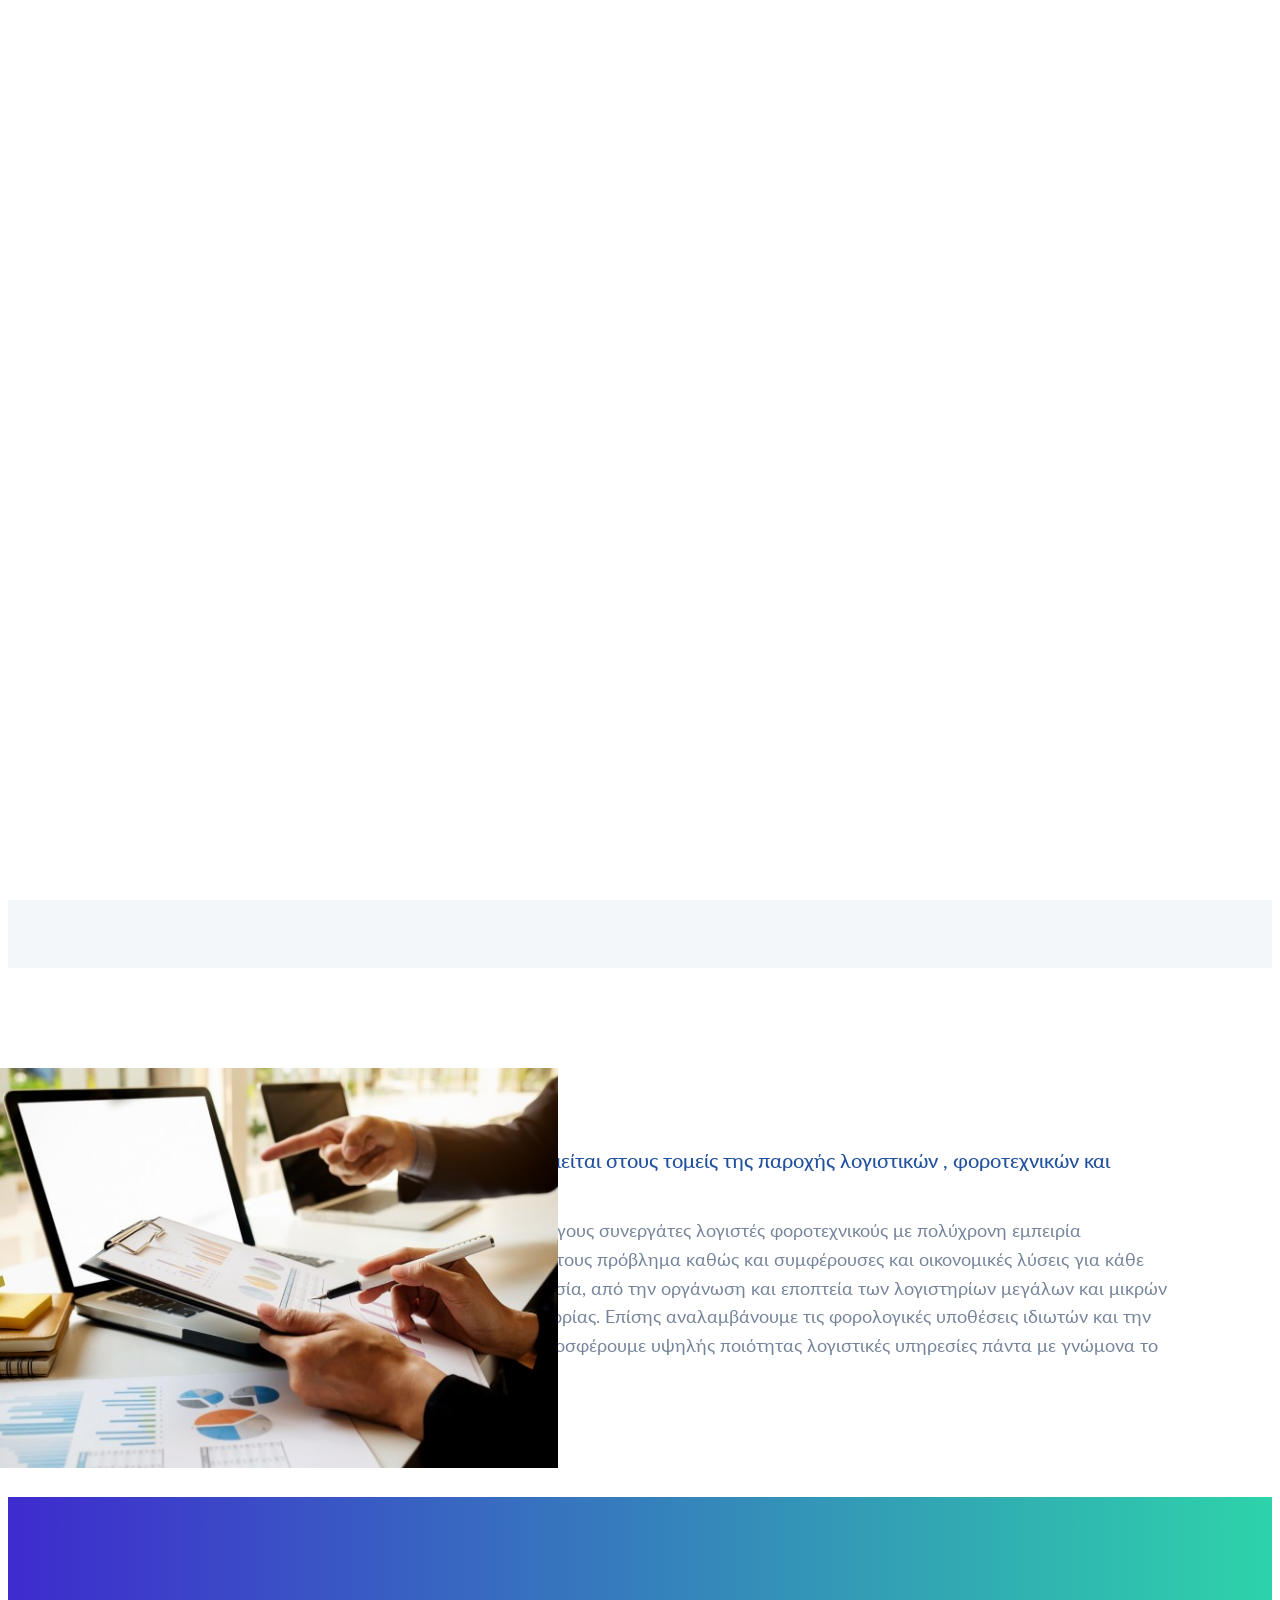
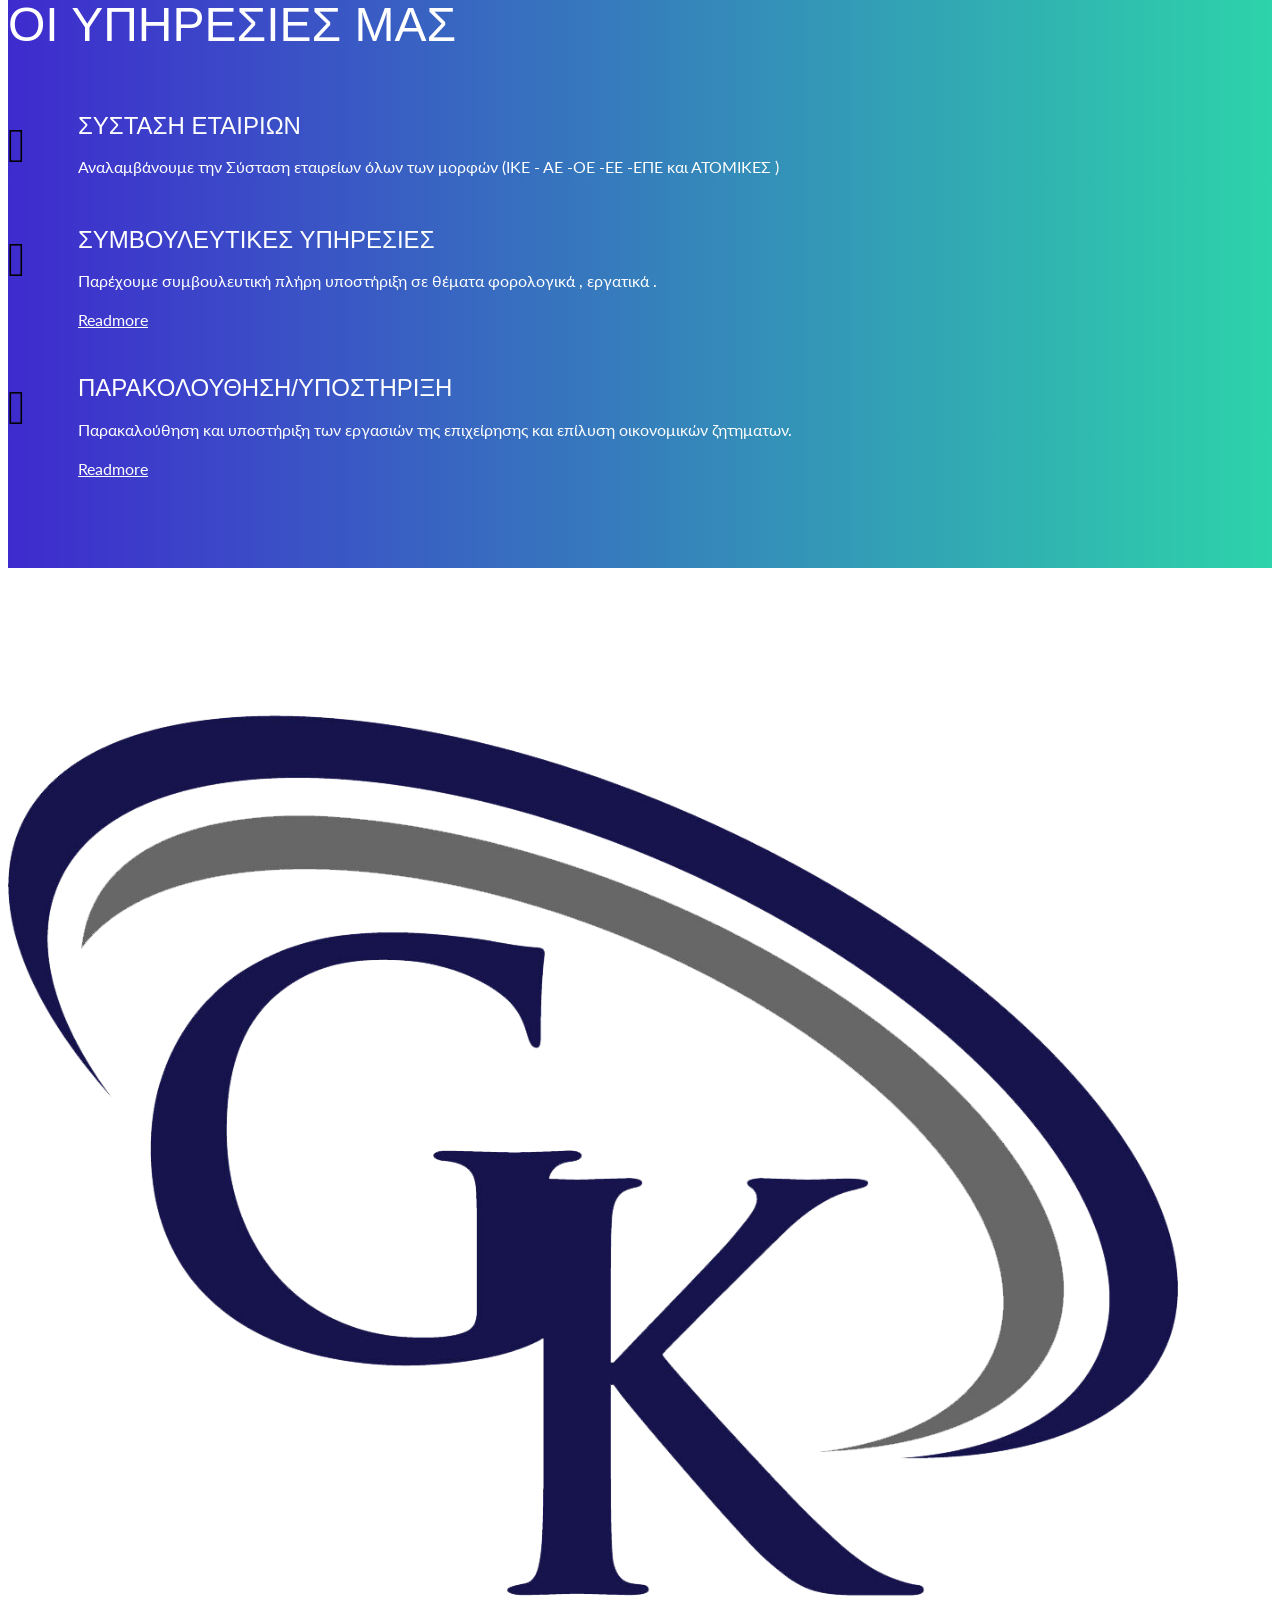
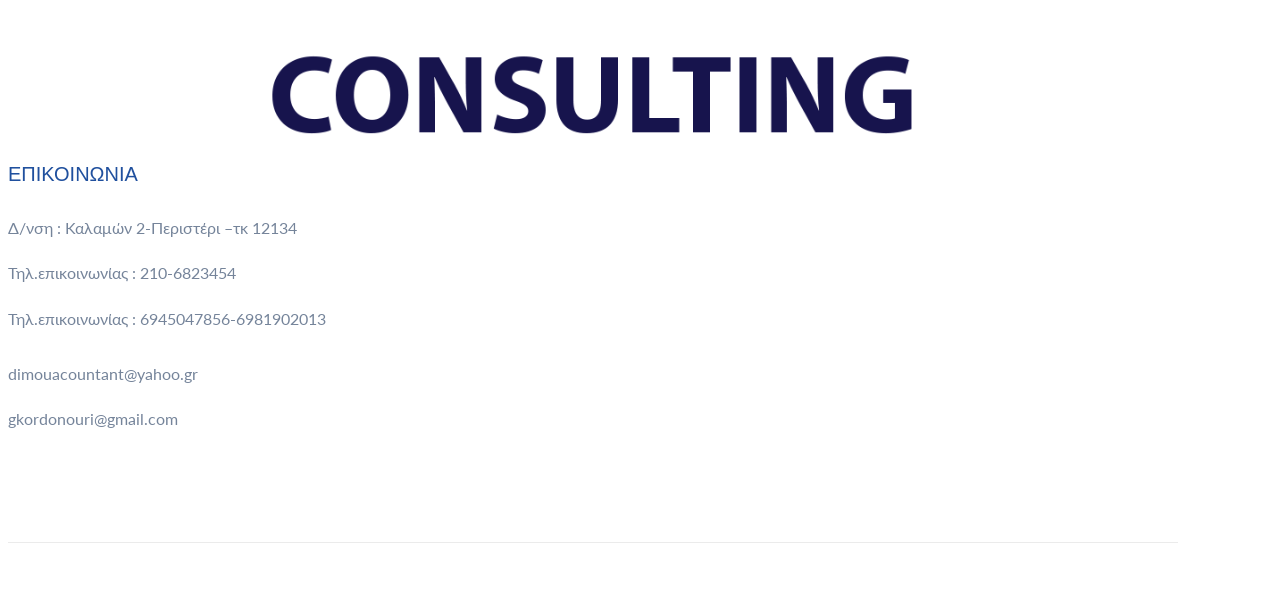
==== index.html @ fea8c1ab "Update index.html" ====
<!DOCTYPE html>
<html lang="en">
<head>
	<title>GK CONSULTING IKE </title>
	<meta charset="UTF-8">
	<meta name="description" content="Cryptocurrency Landing Page Template">
	<meta name="keywords" content="cryptocurrency, unica, creative, html">
	<meta name="viewport" content="width=device-width, initial-scale=1.0">
	<!-- Favicon -->
	<link href="img/favicon.ico" rel="shortcut icon"/>

	<!-- Google Fonts -->
	<link href="https://fonts.googleapis.com/css?family=Lato" rel="stylesheet">

	<!-- Stylesheets -->
	<link rel="stylesheet" href="css/bootstrap.min.css"/>
	<link rel="stylesheet" href="css/font-awesome.min.css"/>
	<link rel="stylesheet" href="css/themify-icons.css"/>
	<link rel="stylesheet" href="css/animate.css"/>
	<link rel="stylesheet" href="css/owl.carousel.css"/>
	<link rel="stylesheet" href="css/style.css"/>


	<!--[if lt IE 9]>
	  <script src="https://oss.maxcdn.com/html5shiv/3.7.2/html5shiv.min.js"></script>
	  <script src="https://oss.maxcdn.com/respond/1.4.2/respond.min.js"></script>
	<![endif]-->

</head>
<body>
	<!-- Page Preloder -->
	<div id="preloder">
		<div class="loader"></div>
	</div>

	<!-- Header section -->
	<header class="header-section clearfix">
		<div class="container-fluid">
			<a href="index.html" class="site-logo">
				<img style="max-width: 10%;"src="img/logo.png" alt="">
			</a>
			<div class="responsive-bar"><i class="fa fa-bars"></i></div>

			<nav class="main-menu">

			</nav>
		</div>
	</header>
	<!-- Header section end -->


	<!-- Hero section -->
	<section class="hero-section">
		<div class="container">
			<div class="row">
				<div class="col-md-6 hero-text">
					<h2>GK <span>CONSULTING</span> <br> </h2>
					<h4>Παροχή Λογιστικών - Φοροτεχνικών - Συμβουλευτικών Υπηρεσιών</h4>
				</div>
				<div class="col-md-6">
					<img src="img/main.png" class="laptop-image" alt="">
				</div>
			</div>
		</div>
	</section>
	<!-- Hero section end -->


	<!-- About section -->
	<section class="about-section spad">
		<div class="container">
			<div class="row">
				<div class="col-lg-6 offset-lg-6 about-text">
					<h2>ΣΧΕΤΙΚΑ ΜΕ ΕΜΑΣ</h2>
					<h5>Η Λογιστική εταιρεία GK TAX CONSULTING IKE  δραστηριοποιείται στους τομείς της παροχής λογιστικών , φοροτεχνικών και συμβουλευτικών  υπηρεσιών .</h5>
					<p>Η πολυετής εμπειρία μας στο χώρο και η συνεργασία μας με αξιόλογους συνεργάτες λογιστές φοροτεχνικούς με  πολύχρονη εμπειρία εξασφαλίζει στους πελάτες μας τεκμηριωμένες απαντήσεις σε κάθε τους πρόβλημα καθώς και συμφέρουσες και οικονομικές λύσεις για κάθε ανάγκη που μπορεί να προκύψει.
						Αναλαμβάνουμε κάθε είδους εργασία, από την οργάνωση και εποπτεία των λογιστηρίων μεγάλων και μικρών επιχειρήσεων μέχρι την τήρηση λογιστικών βιβλίων Β' και Γ' κατηγορίας. Επίσης αναλαμβάνουμε τις φορολογικές υποθέσεις ιδιωτών και την παροχή πλήρους φορολογικής υποστήριξης.
			  Στόχος μας είναι να προσφέρουμε υψηλής ποιότητας λογιστικές υπηρεσίες πάντα με γνώμονα το όφελος των πελατών μας σε ανταγωνιστικές τιμές.
			  .</p>
					
				</div>
			</div>
			<div class="about-img">
				<img src="img/consulting.jpeg" alt="">
			</div>
		</div>
	</section>
	<!-- About section end -->


	<!-- Features section -->
	<section class="features-section spad gradient-bg">
		<div class="container text-white">
			<div class="section-title text-center">
				<h2>ΟΙ ΥΠΗΡΕΣΙΕΣ ΜΑΣ</h2>
	</div>
			<div class="row">
				<!-- feature -->
				<div class="col-md-6 col-lg-4 feature">
					<i class="ti-mobile"></i>
					<div class="feature-content">
						<h4>ΣΥΣΤΑΣΗ ΕΤΑΙΡΙΩΝ</h4>
<p> Αναλαμβάνουμε την Σύσταση εταιρείων όλων των μορφών (ΙΚΕ - ΑΕ -ΟΕ -ΕΕ -ΕΠΕ και ΑΤΟΜΙΚΕΣ )</p>
					</div>
				</div>
				<!-- feature -->
				<div class="col-md-6 col-lg-4 feature">
					<i class="ti-shield"></i>
					<div class="feature-content">
						<h4>ΣΥΜΒΟΥΛΕΥΤΙΚΕΣ ΥΠΗΡΕΣΙΕΣ</h4>
						<p>Παρέχουμε συμβουλευτική πλήρη υποστήριξη σε θέματα φορολογικά , εργατικά . </p>
						<a href="" class="readmore">Readmore</a>
					</div>
				</div>
				<!-- feature -->
				<div class="col-md-6 col-lg-4 feature">
					<i class="ti-wallet"></i>
					<div class="feature-content">
						<h4>ΠΑΡΑΚΟΛΟΥΘΗΣΗ/ΥΠΟΣΤΗΡΙΞΗ</h4>
						<p>Παρακαλούθηση και υποστήριξη των εργασιών της επιχείρησης και επίλυση οικονομικών ζητηματων.</p>
						<a href="" class="readmore">Readmore</a>
					</div>
				</div>
				<!-- feature -->

			</div>
		</div>
	</section>
	<!-- Features section end -->


	<!-- Footer section -->
	<footer class="footer-section">
		<div class="container">
			<div class="row spad">
				<div class="col-md-6 col-lg-3 footer-widget">
					<img src="img/logo.png" class="mb-4" alt="">

				</div>
				<div class="col-md-6 col-lg-2 offset-lg-1 footer-widget">
					<h5 class="widget-title">ΕΠΙΚΟΙΝΩΝΙΑ</h5>
					<ul>
						<li><p> Δ/νση : Καλαμών 2-Περιστέρι –τκ 12134 </p></li>
						<li><p> Τηλ.επικοινωνίας : 210-6823454 </p></li>
						<li><p> Τηλ.επικοινωνίας : 6945047856-6981902013 </p></li>

					</ul>
				</div>

				<div class="col-md-6 col-lg-2 offset-lg-1 footer-widget">
					<h5 class="widget-title"></h5>
					<ul>
						<li><p> dimouacountant@yahoo.gr </p></li>
						<li><p> gkordonouri@gmail.com </p></li>
					</ul>
				</div>

			</div>
			<div class="footer-bottom">
				<div class="row">


				</div>
			</div>
		</div>
	</footer>


	<!--====== Javascripts & Jquery ======-->
	<script src="js/jquery-3.2.1.min.js"></script>
	<script src="js/owl.carousel.min.js"></script>
	<script src="js/main.js"></script>
</body>
</html>
---- css/themify-icons.css ----
@font-face {
	font-family: 'themify';
	src:url('../icon-fonts/themify.eot?-fvbane');
	src:url('../icon-fonts/themify.eot?#iefix-fvbane') format('embedded-opentype'),
		url('../icon-fonts/themify.woff?-fvbane') format('woff'),
		url('../icon-fonts/themify.ttf?-fvbane') format('truetype'),
		url('../icon-fonts/themify.svg?-fvbane#themify') format('svg');
	font-weight: normal;
	font-style: normal;
}

[class^="ti-"], [class*=" ti-"] {
	font-family: 'themify';
	speak: none;
	font-style: normal;
	font-weight: normal;
	font-variant: normal;
	text-transform: none;
	line-height: 1;

	/* Better Font Rendering =========== */
	-webkit-font-smoothing: antialiased;
	-moz-osx-font-smoothing: grayscale;
}

.ti-wand:before {
	content: "\e600";
}
.ti-volume:before {
	content: "\e601";
}
.ti-user:before {
	content: "\e602";
}
.ti-unlock:before {
	content: "\e603";
}
.ti-unlink:before {
	content: "\e604";
}
.ti-trash:before {
	content: "\e605";
}
.ti-thought:before {
	content: "\e606";
}
.ti-target:before {
	content: "\e607";
}
.ti-tag:before {
	content: "\e608";
}
.ti-tablet:before {
	content: "\e609";
}
.ti-star:before {
	content: "\e60a";
}
.ti-spray:before {
	content: "\e60b";
}
.ti-signal:before {
	content: "\e60c";
}
.ti-shopping-cart:before {
	content: "\e60d";
}
.ti-shopping-cart-full:before {
	content: "\e60e";
}
.ti-settings:before {
	content: "\e60f";
}
.ti-search:before {
	content: "\e610";
}
.ti-zoom-in:before {
	content: "\e611";
}
.ti-zoom-out:before {
	content: "\e612";
}
.ti-cut:before {
	content: "\e613";
}
.ti-ruler:before {
	content: "\e614";
}
.ti-ruler-pencil:before {
	content: "\e615";
}
.ti-ruler-alt:before {
	content: "\e616";
}
.ti-bookmark:before {
	content: "\e617";
}
.ti-bookmark-alt:before {
	content: "\e618";
}
.ti-reload:before {
	content: "\e619";
}
.ti-plus:before {
	content: "\e61a";
}
.ti-pin:before {
	content: "\e61b";
}
.ti-pencil:before {
	content: "\e61c";
}
.ti-pencil-alt:before {
	content: "\e61d";
}
.ti-paint-roller:before {
	content: "\e61e";
}
.ti-paint-bucket:before {
	content: "\e61f";
}
.ti-na:before {
	content: "\e620";
}
.ti-mobile:before {
	content: "\e621";
}
.ti-minus:before {
	content: "\e622";
}
.ti-medall:before {
	content: "\e623";
}
.ti-medall-alt:before {
	content: "\e624";
}
.ti-marker:before {
	content: "\e625";
}
.ti-marker-alt:before {
	content: "\e626";
}
.ti-arrow-up:before {
	content: "\e627";
}
.ti-arrow-right:before {
	content: "\e628";
}
.ti-arrow-left:before {
	content: "\e629";
}
.ti-arrow-down:before {
	content: "\e62a";
}
.ti-lock:before {
	content: "\e62b";
}
.ti-location-arrow:before {
	content: "\e62c";
}
.ti-link:before {
	content: "\e62d";
}
.ti-layout:before {
	content: "\e62e";
}
.ti-layers:before {
	content: "\e62f";
}
.ti-layers-alt:before {
	content: "\e630";
}
.ti-key:before {
	content: "\e631";
}
.ti-import:before {
	content: "\e632";
}
.ti-image:before {
	content: "\e633";
}
.ti-heart:before {
	content: "\e634";
}
.ti-heart-broken:before {
	content: "\e635";
}
.ti-hand-stop:before {
	content: "\e636";
}
.ti-hand-open:before {
	content: "\e637";
}
.ti-hand-drag:before {
	content: "\e638";
}
.ti-folder:before {
	content: "\e639";
}
.ti-flag:before {
	content: "\e63a";
}
.ti-flag-alt:before {
	content: "\e63b";
}
.ti-flag-alt-2:before {
	content: "\e63c";
}
.ti-eye:before {
	content: "\e63d";
}
.ti-export:before {
	content: "\e63e";
}
.ti-exchange-vertical:before {
	content: "\e63f";
}
.ti-desktop:before {
	content: "\e640";
}
.ti-cup:before {
	content: "\e641";
}
.ti-crown:before {
	content: "\e642";
}
.ti-comments:before {
	content: "\e643";
}
.ti-comment:before {
	content: "\e644";
}
.ti-comment-alt:before {
	content: "\e645";
}
.ti-close:before {
	content: "\e646";
}
.ti-clip:before {
	content: "\e647";
}
.ti-angle-up:before {
	content: "\e648";
}
.ti-angle-right:before {
	content: "\e649";
}
.ti-angle-left:before {
	content: "\e64a";
}
.ti-angle-down:before {
	content: "\e64b";
}
.ti-check:before {
	content: "\e64c";
}
.ti-check-box:before {
	content: "\e64d";
}
.ti-camera:before {
	content: "\e64e";
}
.ti-announcement:before {
	content: "\e64f";
}
.ti-brush:before {
	content: "\e650";
}
.ti-briefcase:before {
	content: "\e651";
}
.ti-bolt:before {
	content: "\e652";
}
.ti-bolt-alt:before {
	content: "\e653";
}
.ti-blackboard:before {
	content: "\e654";
}
.ti-bag:before {
	content: "\e655";
}
.ti-move:before {
	content: "\e656";
}
.ti-arrows-vertical:before {
	content: "\e657";
}
.ti-arrows-horizontal:before {
	content: "\e658";
}
.ti-fullscreen:before {
	content: "\e659";
}
.ti-arrow-top-right:before {
	content: "\e65a";
}
.ti-arrow-top-left:before {
	content: "\e65b";
}
.ti-arrow-circle-up:before {
	content: "\e65c";
}
.ti-arrow-circle-right:before {
	content: "\e65d";
}
.ti-arrow-circle-left:before {
	content: "\e65e";
}
.ti-arrow-circle-down:before {
	content: "\e65f";
}
.ti-angle-double-up:before {
	content: "\e660";
}
.ti-angle-double-right:before {
	content: "\e661";
}
.ti-angle-double-left:before {
	content: "\e662";
}
.ti-angle-double-down:before {
	content: "\e663";
}
.ti-zip:before {
	content: "\e664";
}
.ti-world:before {
	content: "\e665";
}
.ti-wheelchair:before {
	content: "\e666";
}
.ti-view-list:before {
	content: "\e667";
}
.ti-view-list-alt:before {
	content: "\e668";
}
.ti-view-grid:before {
	content: "\e669";
}
.ti-uppercase:before {
	content: "\e66a";
}
.ti-upload:before {
	content: "\e66b";
}
.ti-underline:before {
	content: "\e66c";
}
.ti-truck:before {
	content: "\e66d";
}
.ti-timer:before {
	content: "\e66e";
}
.ti-ticket:before {
	content: "\e66f";
}
.ti-thumb-up:before {
	content: "\e670";
}
.ti-thumb-down:before {
	content: "\e671";
}
.ti-text:before {
	content: "\e672";
}
.ti-stats-up:before {
	content: "\e673";
}
.ti-stats-down:before {
	content: "\e674";
}
.ti-split-v:before {
	content: "\e675";
}
.ti-split-h:before {
	content: "\e676";
}
.ti-smallcap:before {
	content: "\e677";
}
.ti-shine:before {
	content: "\e678";
}
.ti-shift-right:before {
	content: "\e679";
}
.ti-shift-left:before {
	content: "\e67a";
}
.ti-shield:before {
	content: "\e67b";
}
.ti-notepad:before {
	content: "\e67c";
}
.ti-server:before {
	content: "\e67d";
}
.ti-quote-right:before {
	content: "\e67e";
}
.ti-quote-left:before {
	content: "\e67f";
}
.ti-pulse:before {
	content: "\e680";
}
.ti-printer:before {
	content: "\e681";
}
.ti-power-off:before {
	content: "\e682";
}
.ti-plug:before {
	content: "\e683";
}
.ti-pie-chart:before {
	content: "\e684";
}
.ti-paragraph:before {
	content: "\e685";
}
.ti-panel:before {
	content: "\e686";
}
.ti-package:before {
	content: "\e687";
}
.ti-music:before {
	content: "\e688";
}
.ti-music-alt:before {
	content: "\e689";
}
.ti-mouse:before {
	content: "\e68a";
}
.ti-mouse-alt:before {
	content: "\e68b";
}
.ti-money:before {
	content: "\e68c";
}
.ti-microphone:before {
	content: "\e68d";
}
.ti-menu:before {
	content: "\e68e";
}
.ti-menu-alt:before {
	content: "\e68f";
}
.ti-map:before {
	content: "\e690";
}
.ti-map-alt:before {
	content: "\e691";
}
.ti-loop:before {
	content: "\e692";
}
.ti-location-pin:before {
	content: "\e693";
}
.ti-list:before {
	content: "\e694";
}
.ti-light-bulb:before {
	content: "\e695";
}
.ti-Italic:before {
	content: "\e696";
}
.ti-info:before {
	content: "\e697";
}
.ti-infinite:before {
	content: "\e698";
}
.ti-id-badge:before {
	content: "\e699";
}
.ti-hummer:before {
	content: "\e69a";
}
.ti-home:before {
	content: "\e69b";
}
.ti-help:before {
	content: "\e69c";
}
.ti-headphone:before {
	content: "\e69d";
}
.ti-harddrives:before {
	content: "\e69e";
}
.ti-harddrive:before {
	content: "\e69f";
}
.ti-gift:before {
	content: "\e6a0";
}
.ti-game:before {
	content: "\e6a1";
}
.ti-filter:before {
	content: "\e6a2";
}
.ti-files:before {
	content: "\e6a3";
}
.ti-file:before {
	content: "\e6a4";
}
.ti-eraser:before {
	content: "\e6a5";
}
.ti-envelope:before {
	content: "\e6a6";
}
.ti-download:before {
	content: "\e6a7";
}
.ti-direction:before {
	content: "\e6a8";
}
.ti-direction-alt:before {
	content: "\e6a9";
}
.ti-dashboard:before {
	content: "\e6aa";
}
.ti-control-stop:before {
	content: "\e6ab";
}
.ti-control-shuffle:before {
	content: "\e6ac";
}
.ti-control-play:before {
	content: "\e6ad";
}
.ti-control-pause:before {
	content: "\e6ae";
}
.ti-control-forward:before {
	content: "\e6af";
}
.ti-control-backward:before {
	content: "\e6b0";
}
.ti-cloud:before {
	content: "\e6b1";
}
.ti-cloud-up:before {
	content: "\e6b2";
}
.ti-cloud-down:before {
	content: "\e6b3";
}
.ti-clipboard:before {
	content: "\e6b4";
}
.ti-car:before {
	content: "\e6b5";
}
.ti-calendar:before {
	content: "\e6b6";
}
.ti-book:before {
	content: "\e6b7";
}
.ti-bell:before {
	content: "\e6b8";
}
.ti-basketball:before {
	content: "\e6b9";
}
.ti-bar-chart:before {
	content: "\e6ba";
}
.ti-bar-chart-alt:before {
	content: "\e6bb";
}
.ti-back-right:before {
	content: "\e6bc";
}
.ti-back-left:before {
	content: "\e6bd";
}
.ti-arrows-corner:before {
	content: "\e6be";
}
.ti-archive:before {
	content: "\e6bf";
}
.ti-anchor:before {
	content: "\e6c0";
}
.ti-align-right:before {
	content: "\e6c1";
}
.ti-align-left:before {
	content: "\e6c2";
}
.ti-align-justify:before {
	content: "\e6c3";
}
.ti-align-center:before {
	content: "\e6c4";
}
.ti-alert:before {
	content: "\e6c5";
}
.ti-alarm-clock:before {
	content: "\e6c6";
}
.ti-agenda:before {
	content: "\e6c7";
}
.ti-write:before {
	content: "\e6c8";
}
.ti-window:before {
	content: "\e6c9";
}
.ti-widgetized:before {
	content: "\e6ca";
}
.ti-widget:before {
	content: "\e6cb";
}
.ti-widget-alt:before {
	content: "\e6cc";
}
.ti-wallet:before {
	content: "\e6cd";
}
.ti-video-clapper:before {
	content: "\e6ce";
}
.ti-video-camera:before {
	content: "\e6cf";
}
.ti-vector:before {
	content: "\e6d0";
}
.ti-themify-logo:before {
	content: "\e6d1";
}
.ti-themify-favicon:before {
	content: "\e6d2";
}
.ti-themify-favicon-alt:before {
	content: "\e6d3";
}
.ti-support:before {
	content: "\e6d4";
}
.ti-stamp:before {
	content: "\e6d5";
}
.ti-split-v-alt:before {
	content: "\e6d6";
}
.ti-slice:before {
	content: "\e6d7";
}
.ti-shortcode:before {
	content: "\e6d8";
}
.ti-shift-right-alt:before {
	content: "\e6d9";
}
.ti-shift-left-alt:before {
	content: "\e6da";
}
.ti-ruler-alt-2:before {
	content: "\e6db";
}
.ti-receipt:before {
	content: "\e6dc";
}
.ti-pin2:before {
	content: "\e6dd";
}
.ti-pin-alt:before {
	content: "\e6de";
}
.ti-pencil-alt2:before {
	content: "\e6df";
}
.ti-palette:before {
	content: "\e6e0";
}
.ti-more:before {
	content: "\e6e1";
}
.ti-more-alt:before {
	content: "\e6e2";
}
.ti-microphone-alt:before {
	content: "\e6e3";
}
.ti-magnet:before {
	content: "\e6e4";
}
.ti-line-double:before {
	content: "\e6e5";
}
.ti-line-dotted:before {
	content: "\e6e6";
}
.ti-line-dashed:before {
	content: "\e6e7";
}
.ti-layout-width-full:before {
	content: "\e6e8";
}
.ti-layout-width-default:before {
	content: "\e6e9";
}
.ti-layout-width-default-alt:before {
	content: "\e6ea";
}
.ti-layout-tab:before {
	content: "\e6eb";
}
.ti-layout-tab-window:before {
	content: "\e6ec";
}
.ti-layout-tab-v:before {
	content: "\e6ed";
}
.ti-layout-tab-min:before {
	content: "\e6ee";
}
.ti-layout-slider:before {
	content: "\e6ef";
}
.ti-layout-slider-alt:before {
	content: "\e6f0";
}
.ti-layout-sidebar-right:before {
	content: "\e6f1";
}
.ti-layout-sidebar-none:before {
	content: "\e6f2";
}
.ti-layout-sidebar-left:before {
	content: "\e6f3";
}
.ti-layout-placeholder:before {
	content: "\e6f4";
}
.ti-layout-menu:before {
	content: "\e6f5";
}
.ti-layout-menu-v:before {
	content: "\e6f6";
}
.ti-layout-menu-separated:before {
	content: "\e6f7";
}
.ti-layout-menu-full:before {
	content: "\e6f8";
}
.ti-layout-media-right-alt:before {
	content: "\e6f9";
}
.ti-layout-media-right:before {
	content: "\e6fa";
}
.ti-layout-media-overlay:before {
	content: "\e6fb";
}
.ti-layout-media-overlay-alt:before {
	content: "\e6fc";
}
.ti-layout-media-overlay-alt-2:before {
	content: "\e6fd";
}
.ti-layout-media-left-alt:before {
	content: "\e6fe";
}
.ti-layout-media-left:before {
	content: "\e6ff";
}
.ti-layout-media-center-alt:before {
	content: "\e700";
}
.ti-layout-media-center:before {
	content: "\e701";
}
.ti-layout-list-thumb:before {
	content: "\e702";
}
.ti-layout-list-thumb-alt:before {
	content: "\e703";
}
.ti-layout-list-post:before {
	content: "\e704";
}
.ti-layout-list-large-image:before {
	content: "\e705";
}
.ti-layout-line-solid:before {
	content: "\e706";
}
.ti-layout-grid4:before {
	content: "\e707";
}
.ti-layout-grid3:before {
	content: "\e708";
}
.ti-layout-grid2:before {
	content: "\e709";
}
.ti-layout-grid2-thumb:before {
	content: "\e70a";
}
.ti-layout-cta-right:before {
	content: "\e70b";
}
.ti-layout-cta-left:before {
	content: "\e70c";
}
.ti-layout-cta-center:before {
	content: "\e70d";
}
.ti-layout-cta-btn-right:before {
	content: "\e70e";
}
.ti-layout-cta-btn-left:before {
	content: "\e70f";
}
.ti-layout-column4:before {
	content: "\e710";
}
.ti-layout-column3:before {
	content: "\e711";
}
.ti-layout-column2:before {
	content: "\e712";
}
.ti-layout-accordion-separated:before {
	content: "\e713";
}
.ti-layout-accordion-merged:before {
	content: "\e714";
}
.ti-layout-accordion-list:before {
	content: "\e715";
}
.ti-ink-pen:before {
	content: "\e716";
}
.ti-info-alt:before {
	content: "\e717";
}
.ti-help-alt:before {
	content: "\e718";
}
.ti-headphone-alt:before {
	content: "\e719";
}
.ti-hand-point-up:before {
	content: "\e71a";
}
.ti-hand-point-right:before {
	content: "\e71b";
}
.ti-hand-point-left:before {
	content: "\e71c";
}
.ti-hand-point-down:before {
	content: "\e71d";
}
.ti-gallery:before {
	content: "\e71e";
}
.ti-face-smile:before {
	content: "\e71f";
}
.ti-face-sad:before {
	content: "\e720";
}
.ti-credit-card:before {
	content: "\e721";
}
.ti-control-skip-forward:before {
	content: "\e722";
}
.ti-control-skip-backward:before {
	content: "\e723";
}
.ti-control-record:before {
	content: "\e724";
}
.ti-control-eject:before {
	content: "\e725";
}
.ti-comments-smiley:before {
	content: "\e726";
}
.ti-brush-alt:before {
	content: "\e727";
}
.ti-youtube:before {
	content: "\e728";
}
.ti-vimeo:before {
	content: "\e729";
}
.ti-twitter:before {
	content: "\e72a";
}
.ti-time:before {
	content: "\e72b";
}
.ti-tumblr:before {
	content: "\e72c";
}
.ti-skype:before {
	content: "\e72d";
}
.ti-share:before {
	content: "\e72e";
}
.ti-share-alt:before {
	content: "\e72f";
}
.ti-rocket:before {
	content: "\e730";
}
.ti-pinterest:before {
	content: "\e731";
}
.ti-new-window:before {
	content: "\e732";
}
.ti-microsoft:before {
	content: "\e733";
}
.ti-list-ol:before {
	content: "\e734";
}
.ti-linkedin:before {
	content: "\e735";
}
.ti-layout-sidebar-2:before {
	content: "\e736";
}
.ti-layout-grid4-alt:before {
	content: "\e737";
}
.ti-layout-grid3-alt:before {
	content: "\e738";
}
.ti-layout-grid2-alt:before {
	content: "\e739";
}
.ti-layout-column4-alt:before {
	content: "\e73a";
}
.ti-layout-column3-alt:before {
	content: "\e73b";
}
.ti-layout-column2-alt:before {
	content: "\e73c";
}
.ti-instagram:before {
	content: "\e73d";
}
.ti-google:before {
	content: "\e73e";
}
.ti-github:before {
	content: "\e73f";
}
.ti-flickr:before {
	content: "\e740";
}
.ti-facebook:before {
	content: "\e741";
}
.ti-dropbox:before {
	content: "\e742";
}
.ti-dribbble:before {
	content: "\e743";
}
.ti-apple:before {
	content: "\e744";
}
.ti-android:before {
	content: "\e745";
}
.ti-save:before {
	content: "\e746";
}
.ti-save-alt:before {
	content: "\e747";
}
.ti-yahoo:before {
	content: "\e748";
}
.ti-wordpress:before {
	content: "\e749";
}
.ti-vimeo-alt:before {
	content: "\e74a";
}
.ti-twitter-alt:before {
	content: "\e74b";
}
.ti-tumblr-alt:before {
	content: "\e74c";
}
.ti-trello:before {
	content: "\e74d";
}
.ti-stack-overflow:before {
	content: "\e74e";
}
.ti-soundcloud:before {
	content: "\e74f";
}
.ti-sharethis:before {
	content: "\e750";
}
.ti-sharethis-alt:before {
	content: "\e751";
}
.ti-reddit:before {
	content: "\e752";
}
.ti-pinterest-alt:before {
	content: "\e753";
}
.ti-microsoft-alt:before {
	content: "\e754";
}
.ti-linux:before {
	content: "\e755";
}
.ti-jsfiddle:before {
	content: "\e756";
}
.ti-joomla:before {
	content: "\e757";
}
.ti-html5:before {
	content: "\e758";
}
.ti-flickr-alt:before {
	content: "\e759";
}
.ti-email:before {
	content: "\e75a";
}
.ti-drupal:before {
	content: "\e75b";
}
.ti-dropbox-alt:before {
	content: "\e75c";
}
.ti-css3:before {
	content: "\e75d";
}
.ti-rss:before {
	content: "\e75e";
}
.ti-rss-alt:before {
	content: "\e75f";
}
---- css/style.css ----
/* =================================
------------------------------------
  Cryptocurrency - Landing Page
  Version: 1.0
 ------------------------------------ 
 ====================================*/



/*----------------------------------------*/
/* Template default CSS
/*----------------------------------------*/

@font-face {
	font-family: 'Futura';
	src: url("../fonts/Futura.woff");
}

html,
body {
	height: 100%;
	font-family: "Lato", sans-serif;
	-webkit-font-smoothing: antialiased;
	font-smoothing: antialiased;
}

h1,
h2,
h3,
h4,
h5,
h6 {
	color: #20509e;
	margin: 0;
	font-weight: 500;
	font-family: "Futura", sans-serif;
}

h1 {
	font-size: 70px;
}

h2 {
	font-size: 48px;
}

h3 {
	font-size: 30px;
}

h4 {
	font-size: 24px;
}

h5 {
	font-size: 20px;
}

h6 {
	font-size: 14px;
}

p {
	font-size: 15.7px;
	color: #75849a;
	line-height: 1.6;
}

img {
	max-width: 100%;
}

input:focus,
select:focus,
button:focus,
textarea:focus {
	outline: none;
}

a:hover,
a:focus {
	text-decoration: none;
	outline: none;
}

ul,
ol {
	padding: 0;
	margin: 0;
}

/*---------------------
	Helper CSS
-----------------------*/

.spad {
	padding-top: 100px;
	padding-bottom: 90px;
}

.section-title {
	margin-bottom: 60px;
}

.section-title h2 {
	margin-bottom: 20px;
}

.section-title p {
	margin-bottom: 0;
}

.set-bg {
	background-repeat: no-repeat;
	background-size: cover;
	background-position: center 0;
}

.text-white h1,
.text-white h2,
.text-white h3,
.text-white h4,
.text-white h5,
.text-white p,
.text-white span,
.text-white li,
.text-white a {
	color: #fff;
}

/*---------------------
	Commom elements
-----------------------*/

/* Buttons */

.site-btn {
	position: relative;
	display: inline-block;
	padding: 15px 30px;
	font-size: 16px;
	font-weight: 500;
	line-height: 16px;
	border-radius: 50px;
	font-family: "Futura", sans-serif;
	min-width: 170px;
	text-align: center;
	border: 2px solid #7ad4cc;
	cursor: pointer;
	color: #fff;
}

.site-btn:hover {
	color: #fff;
}

.site-btn.no-radius {
	border-radius: 2px;
}

.site-btn.sb-full-- {
	display: block;
	width: 100%;
	border-radius: 0;
}

.site-btn.sb-gradients {
	padding: 17px 32px;
	border: none;
	color: #fff;
}

.site-btn.sb-gradients.sbg-line {
	color: #20509e;
	z-index: 1;
}

.site-btn.sb-gradients.sbg-line:after {
	position: absolute;
	content: '';
	width: calc(100% - 4px);
	height: calc(100% - 4px);
	background: #fff;
	top: 2px;
	left: 2px;
	z-index: -1;
	border-radius: 50px;
}

.site-btn.sb-gradients.sbg-line:hover {
	color: #20509e;
}

.gradient-bg,
.site-btn.sb-gradients,
.member-social a:hover,
.single-blog-page .social-share a:hover,
.comment .comment-content .c-btn:hover,
.comment-form label {
	/* FF3.6-15 */
	/* Chrome10-25,Safari5.1-6 */
	background: -webkit-gradient(linear, left top, right top, from(#3e2bce), color-stop(100%, #2dd3aa), color-stop(100%, #2dd3aa), to(#2dd3aa));
	background: -o-linear-gradient(left, #3e2bce 0%, #2dd3aa 100%, #2dd3aa 100%, #2dd3aa 100%);
	background: linear-gradient(to right, #3e2bce 0%, #2dd3aa 100%, #2dd3aa 100%, #2dd3aa 100%);
	/* W3C, IE10+, FF16+, Chrome26+, Opera12+, Safari7+ */
	filter: progid:DXImageTransform.Microsoft.gradient( startColorstr='#3e2bce', endColorstr='#2dd3aa', GradientType=1);
	/* IE6-9 */
}

/* Image Popup */

.img-popup-warp .mfp-content,
.img-popup-warp.mfp-ready.mfp-removing .mfp-content {
	opacity: 0;
	-webkit-transform: scale(0.8);
	-ms-transform: scale(0.8);
	transform: scale(0.8);
	-webkit-transition: all 0.4s;
	-o-transition: all 0.4s;
	transition: all 0.4s;
}

.img-popup-warp.mfp-ready .mfp-content {
	opacity: 1;
	-webkit-transform: scale(1);
	-ms-transform: scale(1);
	transform: scale(1);
}

/* Preloder */

#preloder {
	position: fixed;
	width: 100%;
	height: 100%;
	top: 0;
	left: 0;
	z-index: 999999;
	background: #fff;
}

.loader {
	width: 40px;
	height: 40px;
	position: absolute;
	top: 50%;
	left: 50%;
	margin-top: -13px;
	margin-left: -13px;
	border-radius: 60px;
	animation: loader 0.8s linear infinite;
	-webkit-animation: loader 0.8s linear infinite;
}

@keyframes loader {
	0% {
		-webkit-transform: rotate(0deg);
		        transform: rotate(0deg);
		border: 4px solid #f44336;
		border-left-color: transparent;
	}
	50% {
		-webkit-transform: rotate(180deg);
		        transform: rotate(180deg);
		border: 4px solid #673ab7;
		border-left-color: transparent;
	}
	100% {
		-webkit-transform: rotate(360deg);
		        transform: rotate(360deg);
		border: 4px solid #f44336;
		border-left-color: transparent;
	}
}

@-webkit-keyframes loader {
	0% {
		-webkit-transform: rotate(0deg);
		border: 4px solid #f44336;
		border-left-color: transparent;
	}
	50% {
		-webkit-transform: rotate(180deg);
		border: 4px solid #673ab7;
		border-left-color: transparent;
	}
	100% {
		-webkit-transform: rotate(360deg);
		border: 4px solid #f44336;
		border-left-color: transparent;
	}
}

/*---------------------
	Header section
-----------------------*/

.header-section {
	position: absolute;
	width: 100%;
	top: 0;
	padding: 30px 50px 0;
	z-index: 99;
}

.header-section .site-btn {
	float: right;
	margin-left: 60px;
}

.header-section .responsive-bar,
.header-section .user {
	display: none;
}

.main-menu {
	float: right;
}

.menu-list {
	list-style: none;
}

.menu-list li {
	display: inline;
}

.menu-list li a {
	display: inline-block;
	font-family: "Futura", sans-serif;
	font-size: 16px;
	padding: 10px 5px;
	margin-right: 30px;
	color: #fff;
}

/*---------------------
	Hero Section
-----------------------*/

.hero-section {
	height: 700px;
	padding-top: 260px;
	display: block;
	background-image: url("../img/hero-bg.png");
	background-size: cover;
	background-color: #f3f7f9;
	background-position: right top;
	background-repeat: no-repeat;
	position: relative;
	overflow: hidden;
}

.hero-section .laptop-image {
	width: 685px;
	max-width: none;
	position: relative;
	left: 80px;
}

.hero-text {
	padding-top: 60px;
}

.hero-text h2 {
	font-size: 70px;
	margin-bottom: 35px;
}

.hero-text h2 span {
	color: #16d0c5;
}

.hero-text h4 {
	color: #75849a;
	font-size: 22px;
}

.hero-subscribe-from {
	margin-top: 50px;
	display: block;
}

.hero-subscribe-from input {
	width: 315px;
	border: 1px solid #ebebeb;
	background: #fff;
	height: 48px;
	padding: 0 25px;
	border-radius: 50px;
	font-family: "Futura", sans-serif;
	font-size: 16px;
	margin-right: 8px;
	margin-bottom: 20px;
}

/*---------------------
  About Section
-----------------------*/

.about-section .container {
	position: relative;
}

.about-text h2 {
	font-size: 48px;
	margin-bottom: 25px;
}

.about-text h5 {
	font-family: "Lato", sans-serif;
	margin-bottom: 20px;
}

.about-text p {
	font-size: 18px;
}

.about-img {
	position: absolute;
	top: 0;
	left: -120px;
	width: 662px;
}

/*---------------------
  Feature Section
-----------------------*/

.features-section .container {
	margin-bottom: -45px;
}

.feature {
	margin-bottom: 45px;
}

.feature i {
	font-size: 48px;
	float: left;
	padding-top: 10px;
}

.feature .feature-content {
	padding-left: 70px;
}

.feature .feature-content h4 {
	margin-bottom: 15px;
}

.feature .readmore {
	text-decoration: underline;
	line-height: 1.2;
}

/*---------------------
	Process Section
-----------------------*/

.process:last-child .process-step:after {
	display: none;
}

.process-step {
	position: relative;
	text-align: center;
	padding: 35px;
	margin-top: 30px;
	-webkit-box-shadow: 0 14px 43px rgba(33, 54, 61, 0.15);
	        box-shadow: 0 14px 43px rgba(33, 54, 61, 0.15);
}

.process-step .process-icon {
	height: 55px;
	margin-bottom: 30px;
	padding-top: 5px;
}

.process-step h4 {
	margin-bottom: 15px;
}

.process-step p {
	margin-bottom: 0;
}

.process-step:after {
	position: absolute;
	content: '';
	width: 275px;
	height: 56px;
	top: -40px;
	right: -40%;
	background: url("../img/process-line.png") no-repeat scroll 0 0/cover;
}

/*---------------------
	Fact Section
-----------------------*/

.fact-section {
	padding: 100px 0;
}

.fact {
	display: inline-block;
	position: relative;
}

.fact h2 {
	float: left;
	color: #16d0c5;
	font-size: 60px;
	margin-right: 20px;
}

.fact p {
	float: left;
	padding-top: 14px;
	line-height: 1.4;
	color: #fff;
	text-transform: uppercase;
}

.fact i {
	position: absolute;
	right: -20px;
	top: -10px;
	font-size: 90px;
	color: #fff;
	z-index: 0;
	opacity: 0.1;
}

/*---------------------
	Team Section
-----------------------*/

.team-section {
	background: #f3f7f9;
	overflow: hidden;
}

.team-members {
	margin: 0 -10px;
}

.member {
	background: #fff;
	width: calc(20% - 25px);
	display: inline-block;
	margin: 0 10px;
	text-align: center;
	padding: 50px 10px;
	-webkit-box-shadow: 1px 1px 1px rgba(33, 54, 61, 0.15);
	        box-shadow: 1px 1px 1px rgba(33, 54, 61, 0.15);
	border-radius: 10px;
	position: relative;
}

.member h2 {
	font-size: 22px;
	margin-bottom: 5px;
}

.member span {
	font-size: 14px;
	color: #75849a;
	display: block;
}

.member .member-text {
	-webkit-transition: all 0.4s;
	-o-transition: all 0.4s;
	transition: all 0.4s;
	opacity: 1;
}

.member:hover {
	-webkit-box-shadow: 1px 14px 43px rgba(33, 54, 61, 0.15);
	        box-shadow: 1px 14px 43px rgba(33, 54, 61, 0.15);
}

.member:hover .member-info {
	opacity: 1;
}

.member:hover .member-text {
	opacity: 0;
}

.member-img {
	width: 230px;
	height: 230px;
	display: inline-block;
	border-radius: 50%;
	margin-bottom: 25px;
}

.member-social {
	padding-top: 25px;
	background: #fff;
	position: relative;
	z-index: 2;
}

.member-social a {
	width: 50px;
	height: 50px;
	display: inline-block;
	border-radius: 50%;
	background: #cbd3df;
	color: #fff;
	padding-top: 13px;
	margin: 0 8px;
}

.member-meta {
	padding-left: 85px;
}

.member-info {
	padding: 50px 60px 10px;
	position: absolute;
	width: 100%;
	top: 0;
	left: 0;
	text-align: left;
	opacity: 0;
	-webkit-transition: all 0.4s;
	-o-transition: all 0.4s;
	transition: all 0.4s;
	height: 380px;
	overflow-y: auto;
}

.member-info p {
	display: block;
	padding-top: 25px;
	margin-bottom: 0;
}

.member-img.mf {
	width: 60px;
	height: 60px;
	opacity: 1;
	float: left;
	margin-bottom: 0;
}

/*---------------------
  Review Section
-----------------------*/

.review-meta-slider {
	position: relative;
	width: 300px;
}

.author-meta {
	padding: 50px 0 70px;
	position: relative;
	text-align: center;
}

.author-meta:last-child {
	margin-right: 0;
}

.author-avatar {
	width: 80px;
	height: 80px;
	border: 6px solid #fff;
	border-radius: 50%;
	-webkit-box-shadow: 0px 16px 21px rgba(33, 54, 61, 0.15);
	        box-shadow: 0px 16px 21px rgba(33, 54, 61, 0.15);
	display: inline-block;
}

.author-avatar h4 {
	font-size: 22px;
}

.author-avatar p {
	font-size: 14px;
}

.author-name {
	position: absolute;
	width: 280px;
	left: -50%;
	bottom: -10px;
	margin-left: -50px;
	text-align: center;
	visibility: hidden;
}

.center .author-meta {
	top: -6px;
}

.center .author-name {
	visibility: visible;
}

.center .author-avatar {
	width: 100px;
	height: 100px;
}

.review-text p {
	font-size: 22px;
}

.review-text-slider .owl-nav {
	padding-top: 15px;
}

.review-text-slider .owl-prev,
.review-text-slider .owl-next {
	width: 50px;
	height: 50px;
	display: inline-block;
	background: #cbd3df;
	color: #fff;
	font-size: 24px;
	text-align: center;
	margin-right: 10px;
	border-radius: 50%;
	padding-top: 8px;
}

.pull-3 {
	right: 66.666667%;
}

.push-8 {
	left: 33.333333%;
}

/*---------------------
	Newsletter Section
-----------------------*/

.newsletter-section {
	padding: 50px 0;
}

.newsletter-text h2 {
	font-size: 36px;
	margin-bottom: 10px;
}

.newsletter-text p {
	margin-bottom: 0;
}

.newsletter-form {
	position: relative;
	margin-top: 20px;
	padding-left: 40px;
}

.newsletter-form input {
	width: 100%;
	font-size: 16px;
	padding: 12px 30px;
	border: none;
	border-radius: 50px;
	padding-right: 160px;
	background: rgba(255, 255, 255, 0.2);
	color: #fff;
}

.newsletter-form button {
	position: absolute;
	right: 0;
	top: 0;
	height: 100%;
	border: none;
	border-radius: 0px 50px 50px 0px;
	min-width: 140px;
	background: #fff;
	color: #20509e;
	font-size: 14px;
	font-weight: 600;
	cursor: pointer;
}

.newsletter-form ::-webkit-input-placeholder {
	color: #fff;
}

.newsletter-form :-ms-input-placeholder {
	color: #fff;
}

.newsletter-form ::-ms-input-placeholder {
	color: #fff;
}

.newsletter-form ::placeholder {
	color: #fff;
}

/*---------------------
  Blog Section
-----------------------*/

.blog-section {
	background: #f3f7f9;
}

.blog-thumb {
	margin-bottom: 0;
}

.blog-text {
	background: #fff;
	padding: 30px;
	-webkit-box-shadow: 0px 23px 49px rgba(33, 54, 61, 0.1);
	        box-shadow: 0px 23px 49px rgba(33, 54, 61, 0.1);
}

.blog-text .post-date {
	font-size: 14px;
	font-family: "Futura", sans-serif;
	color: #16d0c5;
	text-transform: uppercase;
	margin-bottom: 15px;
	display: block;
	letter-spacing: 2px;
}

.blog-text .blog-title {
	font-size: 22px;
	margin-bottom: 20px;
}

.blog-text .blog-title a {
	color: #20509e;
}

.blog-text .post-meta a {
	font-size: 13px;
	color: #75849a;
	margin-right: 25px;
}

.blog-text .post-meta a:last-child {
	margin-right: 0;
}

.blog-text .post-meta a span {
	color: #cbd3df;
}

.blog-text .post-meta a i {
	color: #16d0c5;
}

.post-loadmore {
	width: 100%;
	border-radius: 0px;
}

.post-loadmore.site-btn.sb-gradients.sbg-line:after {
	border-radius: 0px;
}

/*---------------------
	Footer Section
-----------------------*/

.footer-widget span {
	color: #acb9cc;
}

.footer-widget p {
	margin-bottom: 20px;
}

.footer-widget .widget-title {
	margin-bottom: 30px;
	font-size: 20px;
}

.footer-widget ul {
	list-style: none;
}

.footer-widget ul a {
	font-size: 16px;
	color: #75849a;
	display: block;
	margin-bottom: 12px;
}

.footer-widget ul li:last-child a {
	margin-bottom: 0;
}

.social a {
	width: 40px;
	height: 40px;
	border-radius: 50%;
	color: #fff;
	display: inline-block;
	margin-right: 10px;
	text-align: center;
	padding-top: 7px;
	font-size: 18px;
}

.social a:last-child {
	margin-right: 0;
}

.social .facebook {
	background: #4b6cd0;
}

.social .google {
	background: #f03b3b;
}

.social .instagram {
	background: #bb8950;
}

.social .twitter {
	background: #49a7f3;
}

.footer-bottom {
	border-top: 1px solid #ebebeb;
	padding: 30px 0;
}

.footer-nav {
	list-style: none;
}

.footer-nav li {
	display: inline-block;
}

.footer-nav li a {
	color: #75849a;
	font-size: 14px;
	margin-left: 20px;
}

/*---------------------
	Other Pages
----------------------
======================*/

.page-info-section {
	height: 300px;
	background-image: url("../img/page-info-bg.png");
	background-size: cover;
	background-color: #f3f7f9;
	background-position: right top;
	background-repeat: no-repeat;
	position: relative;
	overflow: hidden;
	display: block;
	padding-top: 100px;
}

.page-info-section h2 {
	font-size: 48px;
}

.site-beradcamb {
	padding-top: 10px;
}

.site-beradcamb a {
	color: #20509e;
	font-size: 16px;
}

.site-beradcamb span {
	color: #acb9cc;
	font-size: 16px;
}

.site-beradcamb i {
	margin: 0 3px;
}

/*---------------------
  Blog page
-----------------------*/

.blog-page .blog-item {
	margin-bottom: 30px;
}

.blog-page .readmore {
	color: #20509e;
}

.blog-page .readmore i {
	color: #16d0c5;
}

.bi-feature .post-meta {
	margin-bottom: 30px;
}

.bi-feature .blog-text .blog-title {
	font-size: 36px;
}

.widget-area {
	padding: 30px;
	-webkit-box-shadow: 0px 23px 49px rgba(33, 54, 61, 0.15);
	        box-shadow: 0px 23px 49px rgba(33, 54, 61, 0.15);
	margin-bottom: 32px;
}

.widget-area .widget-title {
	margin-bottom: 25px;
}

.widget-area .widget {
	margin-bottom: 20px;
}

.widget-area .widget .widget-title {
	padding-bottom: 30px;
	margin-bottom: 30px;
	border-bottom: 1px solid #ebebeb;
	line-height: 24px;
}

.widget-area .widget ul {
	list-style: none;
}

.widget-area .widget ul a {
	display: inline-block;
	font-size: 16px;
	color: #20509e;
	margin-bottom: 20px;
}

.widget-area .widget ul a:hover {
	color: #16d0c5;
}

.widget-area .widget .popular-posts span {
	color: #16d0c5;
	font-size: 12px;
	display: block;
	margin-bottom: 7px;
	text-transform: uppercase;
}

.widget-area .widget .popular-posts h5 a {
	font-size: 18px;
	color: #20509e;
}

.widget-area .widget .popular-posts h5 a:hover {
	color: #20509e;
}

.widget-area .widget .twitter-widget li {
	margin-bottom: 20px;
}

.widget-area .widget .twitter-widget span {
	color: #16d0c5;
	font-size: 12px;
	display: block;
	text-transform: uppercase;
}

.widget-area .widget .twitter-widget h5 {
	font-size: 18px;
	color: #20509e;
	margin-bottom: 5px;
}

.widget-area .widget .twitter-widget a {
	font-size: 18px;
	color: #1f6ae5;
	display: block;
	margin-bottom: 5px;
}

.widget-area .widget .twitter-widget a:hover {
	color: #1f6ae5;
}

.widget-area .widget-subscribe-from {
	padding-top: 10px;
	display: block;
}

.widget-area .widget-subscribe-from input {
	margin-right: 0;
	margin-bottom: 20px;
	width: 100%;
	background: #f3f7f9;
	border: 1px solid #ebebeb;
	padding: 15px 20px;
	font-size: 14px;
}

.single-blog-page blockquote {
	font-size: 24px;
	color: #20509e;
	padding-left: 25px;
	border-left: 2px solid #16d0c5;
	line-height: normal;
	margin: 40px 0;
	display: block;
}

.single-blog-page blockquote span {
	display: block;
	font-size: 16px;
	color: #16d0c5;
	padding-top: 10px;
}

.single-blog-page .post-tags a {
	display: inline-block;
	font-size: 11px;
	text-transform: uppercase;
	padding: 6px 15px;
	margin-right: 2px;
	margin-top: 5px;
	color: #75849a;
	background: #f3f7f9;
	border: 1px solid #ebebeb;
	margin-right: 5px;
}

.single-blog-page .social-share {
	display: block;
	text-align: right;
}

.single-blog-page .social-share p {
	display: inline-block;
	font-size: 14px;
	margin-right: 10px;
	color: #595959;
}

.single-blog-page .social-share a {
	display: inline-block;
	width: 40px;
	height: 40px;
	margin-left: 8px;
	text-align: center;
	border-radius: 40px;
	background: #f3f7f9;
	color: #75849a;
	padding-top: 9px;
	font-size: 14px;
	-webkit-box-shadow: 0 0 0 1px #ebebeb;
	        box-shadow: 0 0 0 1px #ebebeb;
	-webkit-transition: all 0.4s;
	-o-transition: all 0.4s;
	transition: all 0.4s;
}

.single-blog-page .social-share a:hover {
	color: #fff;
}

.releted-posts {
	padding-top: 50px;
	margin-top: 25px;
	border-top: 1px solid #ebebeb;
}

.releted-posts .blog-item {
	padding-top: 25px;
}

.releted-posts .blog-text {
	-webkit-box-shadow: 0 0 0 1px #ebebeb;
	        box-shadow: 0 0 0 1px #ebebeb;
	padding: 28px 28px 20px;
}

.releted-posts .blog-text .blog-title {
	font-size: 22px;
}

.releted-posts .post-meta {
	margin-bottom: 0;
}

.comment-area {
	padding-top: 50px;
}

.comment-list {
	padding-top: 40px;
	margin-top: 25px;
	border-top: 1px solid #ebebeb;
	list-style: none;
}

.comment-list .replay-comment-list {
	list-style: none;
	margin-left: 14%;
}

.comment {
	margin-bottom: 40px;
}

.comment .comment-avator {
	float: left;
	width: 70px;
	height: 70px;
	border-radius: 50%;
}

.comment .comment-content {
	padding-left: 100px;
}

.comment .comment-content h5 {
	font-size: 18px;
	margin-bottom: 10px;
}

.comment .comment-content h5 span {
	font-size: 12px;
	color: #acb9cc;
	font-family: "Lato", sans-serif;
}

.comment .comment-content p {
	margin-bottom: 0;
}

.comment .comment-content .c-btn {
	font-family: "Futura", sans-serif;
	display: inline-block;
	font-size: 14px;
	border: 1px solid #ebebeb;
	background: #f3f7f9;
	color: #20509e;
	padding: 4px 25px;
	border-radius: 2px;
	margin-right: 5px;
	margin-top: 20px;
}

.comment .comment-content .c-btn:hover {
	color: #fff;
}

.comment-form .form-group {
	position: relative;
	padding: 1px;
	margin-bottom: 20px;
}

.comment-form input,
.comment-form textarea {
	width: 100%;
	padding: 11px 20px;
	border: none;
	border: 1px solid #e5e5e5;
	position: relative;
	z-index: 1;
	-webkit-transition: all 0.3s ease;
	-o-transition: all 0.3s ease;
	transition: all 0.3s ease;
}

.comment-form input:focus,
.comment-form textarea:focus {
	border-color: transparent;
}

.comment-form input:focus+label,
.comment-form textarea:focus+label {
	opacity: 1;
}

.comment-form label {
	position: absolute;
	width: 100%;
	height: 100%;
	left: 0;
	top: 0;
	display: block;
	opacity: 0;
	-webkit-transition: all 0.3s ease;
	-o-transition: all 0.3s ease;
	transition: all 0.3s ease;
}

.comment-form textarea {
	height: 115px;
	display: -ms-grid;
	display: grid;
}

/*---------------------
	Contact page
-----------------------*/

.contact-form {
	padding-right: 35px;
}

.contact-form h5 {
	font-size: 16px;
	font-family: "Lato", sans-serif;
}

.contact-form h5 span {
	color: #16d0c5;
}

.contact-form .form-group {
	position: relative;
	margin-bottom: 20px;
}

.contact-form .form-group span {
	position: absolute;
	right: 0;
	top: 10px;
	font-size: 16px;
	color: #7bc063;
	opacity: 0;
	-webkit-transition: all 0.3s;
	-o-transition: all 0.3s;
	transition: all 0.3s;
}

.contact-form .form-group span.active {
	opacity: 1;
}

.contact-form .check-form {
	padding-right: 20px;
}

.contact-form input,
.contact-form textarea {
	width: 100%;
	height: 50px;
	border: none;
	border-bottom: 1px solid #ebebeb;
	font-size: 16px;
	padding-bottom: 10px;
	color: #20509e;
}

.contact-form input:focus,
.contact-form textarea:focus {
	border-color: #20509e;
}

.contact-form textarea {
	padding-bottom: 10px;
	padding-top: 10px;
	height: 115px;
}

.contact-form .contact-type .ct-label {
	display: inline-block;
	position: relative;
	padding-left: 20px;
	margin-bottom: 12px;
	margin-right: 40px;
	cursor: pointer;
	font-size: 16px;
	color: #acb9cc;
	-webkit-user-select: none;
	-moz-user-select: none;
	-ms-user-select: none;
	user-select: none;
}

.contact-form .contact-type .ct-label input {
	position: absolute;
	opacity: 0;
	cursor: pointer;
}

.contact-form .contact-type .ct-label input:checked~.checkmark:after {
	content: '\f111';
	color: #16d0c5;
}

.contact-form .contact-type .ct-label .checkmark {
	position: absolute;
	top: 3px;
	left: 0;
	height: 25px;
	width: 25px;
}

.contact-form .contact-type .ct-label .checkmark:after {
	position: absolute;
	content: "\f10c";
	font-family: 'FontAwesome';
	font-size: 14px;
}

.contact-form .contact-type .ct-label:last-child {
	margin-right: 0;
}

.contact-form ::-webkit-input-placeholder {
	color: #acb9cc;
}

.contact-form :-ms-input-placeholder {
	color: #acb9cc;
}

.contact-form ::-ms-input-placeholder {
	color: #acb9cc;
}

.contact-form ::placeholder {
	color: #acb9cc;
}

.map {
	height: 390px;
	-webkit-box-shadow: 0px 23px 49px rgba(33, 54, 61, 0.15);
	        box-shadow: 0px 23px 49px rgba(33, 54, 61, 0.15);
}

/*------------------
	Responsive
---------------------*/

@media (min-width: 1200px) {
	.container {
		max-width: 1170px;
	}
}

@media (max-width: 1585px) {
	.hero-section .laptop-image {
		left: 0;
	}
}

@media (max-width: 1425px) {
	.header-section .site-btn {
		margin-left: 0;
	}
	.hero-section,
	.page-info-section {
		background-position: right 30% top;
	}
	.hero-section .laptop-image {
		width: auto;
		max-width: 100%;
		top: 70px;
	}
	.about-img {
		left: -50px;
		width: 600px;
	}
}

@media (min-width: 1199px) and (max-width: 1390px) {
	.member {
		padding: 35px 10px;
	}
	.member-img {
		width: 160px;
		height: 160px;
	}
	.member-info {
		padding: 50px 27px 10px;
		height: 275px;
	}
	.member-social a {
		margin: 0 5px;
	}
}

/* Medium screen : 992px. */

@media only screen and (min-width: 992px) and (max-width: 1199px) {
	.menu-list li a {
		margin-right: 15px;
	}
	.hero-section,
	.page-info-section {
		background-position: right 23% top;
	}
	.about-img {
		left: 0px;
		width: 480px;
	}
	.member {
		width: calc(33.333333% - 25px);
		margin-bottom: 30px;
	}
	.team-members {
		text-align: center;
	}
	.fact h2 {
		font-size: 45px;
		margin-right: 10px;
	}
	.fact p {
		padding-top: 7px;
	}
	.fact i {
		font-size: 67px;
	}
}

/* Tablet :768px. */

@media only screen and (min-width: 768px) and (max-width: 991px) {
	.header-section {
		padding: 30px 15px 0;
	}
	.menu-list li a {
		margin-right: 6px;
	}
	.header-section .site-btn {
		margin-left: 10px;
	}
	.hero-section {
		background-position: right 25% top;
		height: 730px;
		padding-top: 160px;
	}
	.page-info-section {
		background-position: right 33% top;
	}
	.page-info-section h2 {
		font-size: 40px;
	}
	.hero-text h2 {
		font-size: 45px;
	}
	.process-step:after {
		width: 154px;
		height: 35px;
		top: -10px;
		right: -44%;
		background-size: contain;
	}
	.about-img {
		position: relative;
		display: block;
		left: 0;
		width: auto;
		margin-top: 50px;
	}
	.member {
		width: calc(33.333333% - 25px);
		margin-bottom: 30px;
		padding: 35px 10px;
	}
	.member-img {
		width: 160px;
		height: 160px;
	}
	.member-info {
		padding: 50px 27px 10px;
		height: 275px;
	}
	.member-social a {
		margin: 0 5px;
	}
	.team-members {
		text-align: center;
	}
	.fact {
		margin-bottom: 30px;
	}
	.pull-3 {
		right: 0;
	}
	.push-8 {
		left: 0;
	}
	.review-section {
		text-align: center;
	}
	.review-text {
		padding: 0 60px;
	}
	.review-text-slider .owl-nav {
		padding-top: 0;
		position: absolute;
		top: 50%;
		margin-top: -45px;
		left: 0;
		width: 100%;
	}
	.review-text-slider .owl-prev {
		float: left;
	}
	.review-text-slider .owl-next {
		float: right;
	}
	.review-meta-slider {
		margin: auto;
	}
	.author-meta {
		padding-top: 0;
	}
	.newsletter-form {
		padding-left: 0;
	}
	.footer-widget {
		margin-bottom: 30px;
	}
	.newsletter-section {
		text-align: center;
	}
}

/* Large Mobile :480px. */

@media only screen and (max-width: 767px) {
	.header-section {
		padding: 30px 0;
		background: #fff;
	}
	.header-section .responsive-bar {
		float: right;
		font-size: 25px;
		display: block;
		cursor: pointer;
	}
	.header-section .user {
		float: right;
		font-size: 25px;
		color: #333;
		margin-right: 20px;
		display: block;
	}
	.main-menu {
		float: none;
		position: absolute;
		width: 100%;
		left: 0;
		top: 100%;
		background: #fff;
		padding: 0 15px;
		display: none;
		-webkit-box-shadow: 0 14px 43px rgba(33, 54, 61, 0.15);
		        box-shadow: 0 14px 43px rgba(33, 54, 61, 0.15);
	}
	.menu-list {
		list-style: none;
	}
	.menu-list li {
		display: block;
		border-top: 1px solid #e1e1e1;
	}
	.menu-list li a {
		display: block;
		padding: 10px 5px;
		margin-right: 0;
		color: #20509e;
	}
	.hero-text h2 {
		font-size: 40px;
	}
	.hero-section {
		height: auto;
		padding-bottom: 100px;
		padding-top: 160px;
		background-position: right 50% top;
	}
	.page-info-section {
		background-position: right 56% top;
		margin-top: 97px;
	}
	.page-info-section h2 {
		font-size: 40px;
	}
	.about-img {
		position: relative;
		display: block;
		left: 0;
		width: auto;
		margin-top: 50px;
	}
	.team-members {
		margin: 0;
		padding: 0 15px;
	}
	.member {
		width: 100%;
		margin-bottom: 30px;
		margin-left: 0;
	}
	.fact {
		margin-bottom: 30px;
	}
	.process-step:after {
		display: none;
	}
	.pull-3 {
		right: 0;
	}
	.push-8 {
		left: 0;
	}
	.review-section {
		text-align: center;
	}
	.review-text {
		padding: 0 60px;
	}
	.review-text-slider .owl-nav {
		padding-top: 0;
		position: absolute;
		top: 50%;
		margin-top: -45px;
		left: 0;
		width: 100%;
	}
	.review-text-slider .owl-prev {
		float: left;
	}
	.review-text-slider .owl-next {
		float: right;
	}
	.review-meta-slider {
		margin: auto;
	}
	.author-meta {
		padding-top: 0;
	}
	.header-section .site-btn {
		display: none;
	}
	.newsletter-form {
		padding-left: 0;
	}
	.newsletter-section {
		text-align: center;
	}
	.review-text p {
		font-size: 20px;
	}
	.blog-item {
		margin-bottom: 30px;
	}
	.footer-widget {
		margin-bottom: 30px;
	}
	.single-blog-page .social-share {
		text-align: left;
		margin-top: 20px;
	}
}

/* small Mobile :320px. */

@media only screen and (max-width: 479px) {
	.review-text {
		padding: 0 45px;
	}
	.review-text p {
		font-size: 18px;
	}
	.newsletter-form input {
		padding-right: 30px;
	}
	.newsletter-form button {
		position: relative;
		padding: 14px;
		border-radius: 50px;
		margin-top: 23px;
	}
	.review-text-slider .owl-prev,
	.review-text-slider .owl-next {
		width: 40px;
		height: 40px;
		font-size: 18px;
	}
	.review-meta-slider {
		width: auto;
	}
	.member-img {
		width: 180px;
		height: 180px;
	}
	.member-info {
		padding: 50px 20px 10px;
		height: 320px;
	}
	.blog-text {
		padding: 15px;
	}
	.comment .comment-avator {
		float: none;
		margin-bottom: 20px;
	}
	.comment .comment-content {
		padding-left: 0;
	}
}
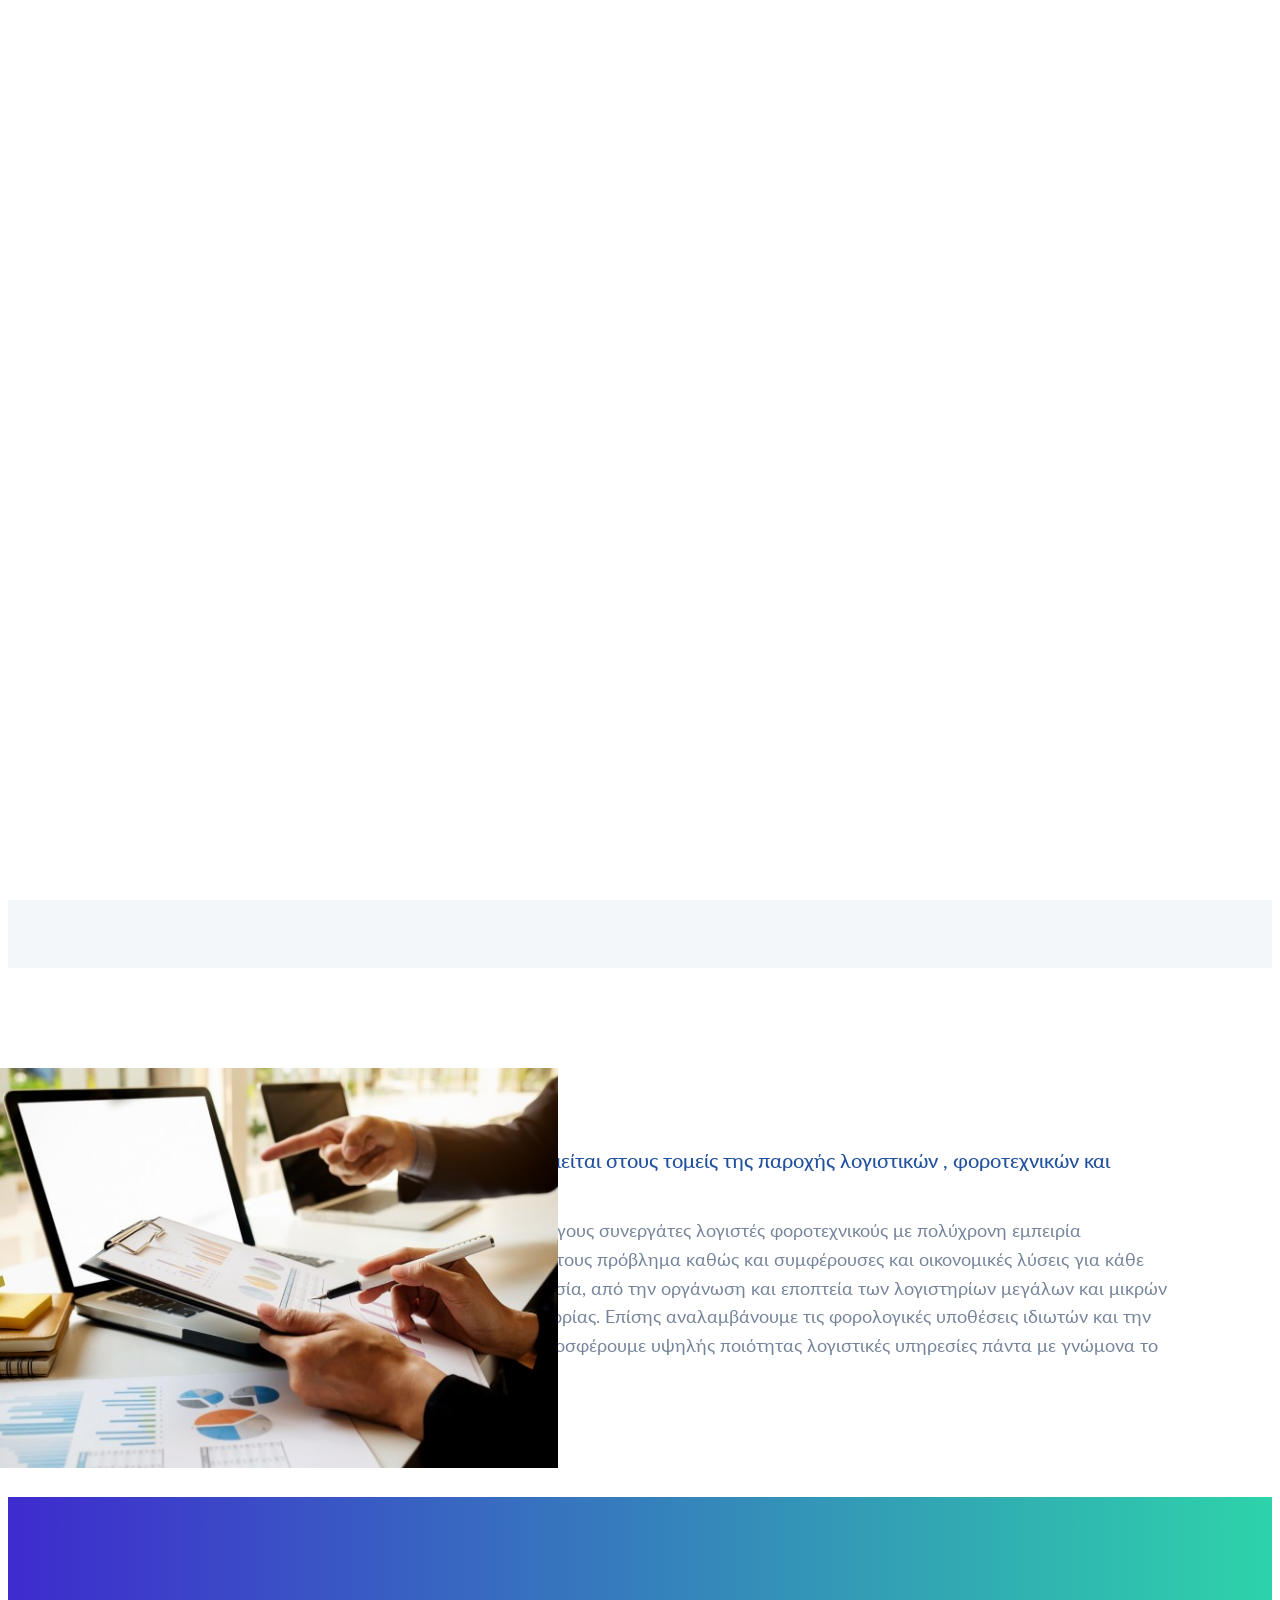
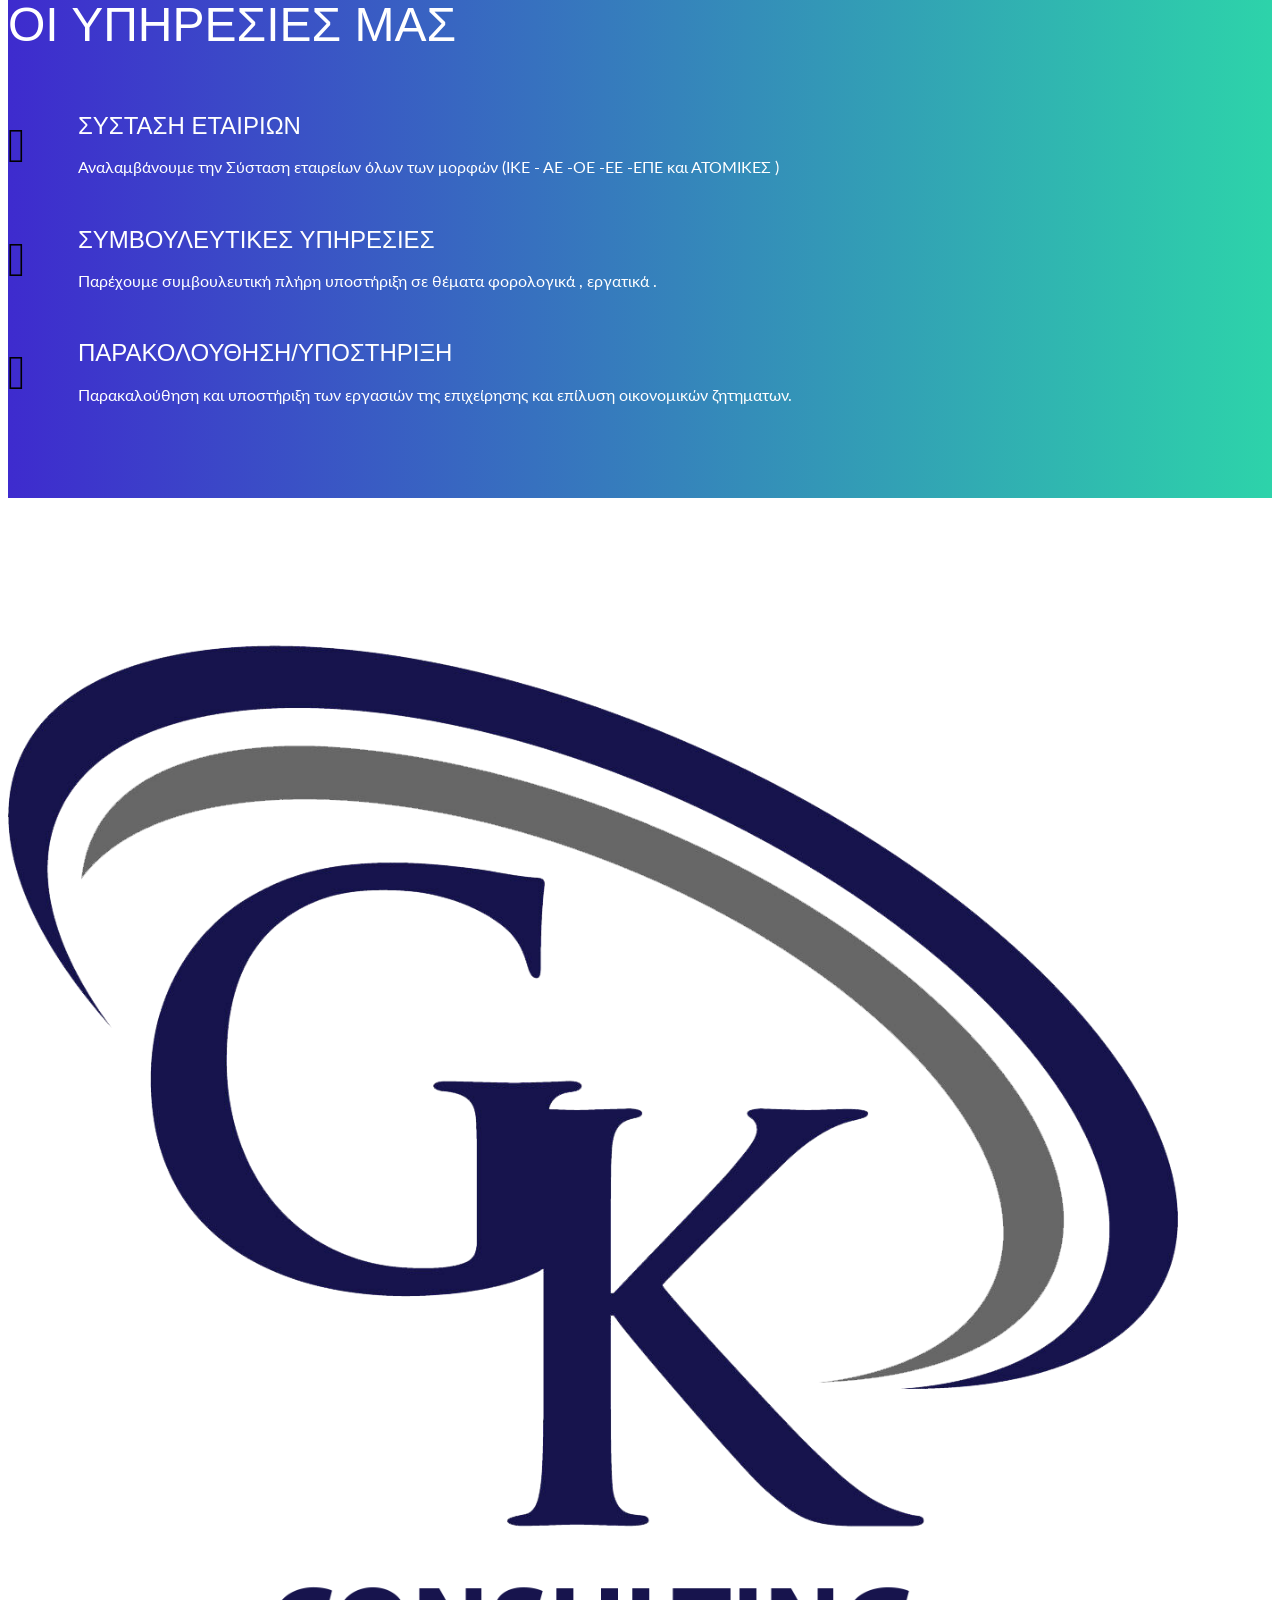
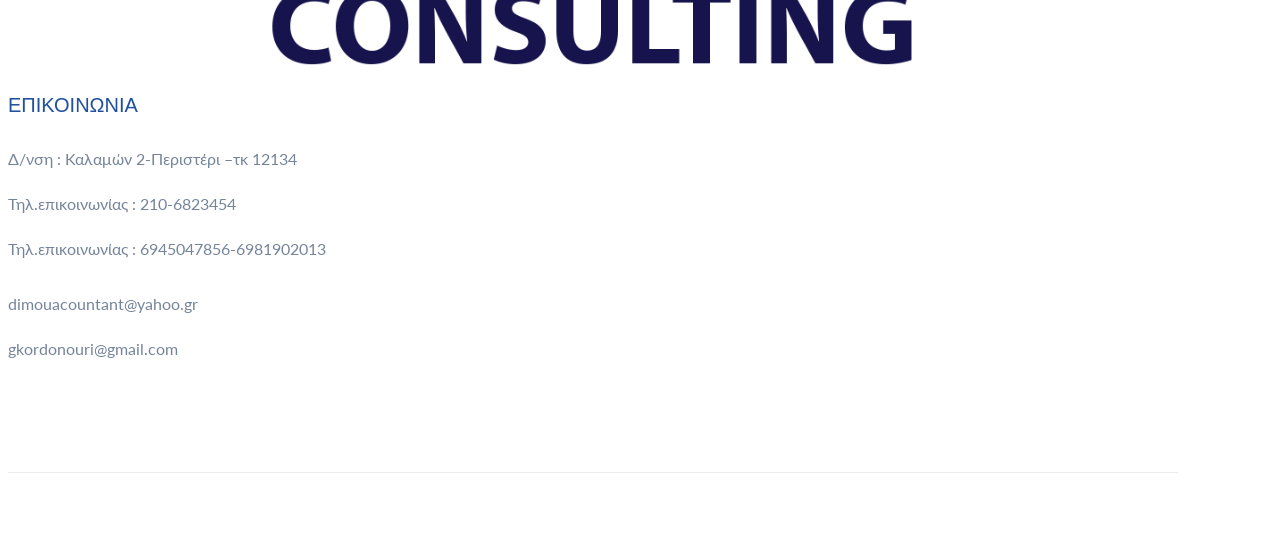
==== commit bd984279: "Update index.html" ====
--- a/index.html
+++ b/index.html
@@ -3,7 +3,7 @@
 <head>
 	<title>GK CONSULTING IKE </title>
 	<meta charset="UTF-8">
-	<meta name="description" content="Cryptocurrency Landing Page Template">
+	<meta name="description" content="GK CONSULTING ΣΥΜΒΟΥΛΕΥΤΙΚΗ">
 	<meta name="keywords" content="cryptocurrency, unica, creative, html">
 	<meta name="viewport" content="width=device-width, initial-scale=1.0">
 	<!-- Favicon -->
@@ -100,7 +100,7 @@
 					<i class="ti-mobile"></i>
 					<div class="feature-content">
 						<h4>ΣΥΣΤΑΣΗ ΕΤΑΙΡΙΩΝ</h4>
-<p> Αναλαμβάνουμε την Σύσταση εταιρείων όλων των μορφών (ΙΚΕ - ΑΕ -ΟΕ -ΕΕ -ΕΠΕ και ΑΤΟΜΙΚΕΣ )</p>
+						<p> Αναλαμβάνουμε την Σύσταση εταιρείων όλων των μορφών (ΙΚΕ - ΑΕ -ΟΕ -ΕΕ -ΕΠΕ και ΑΤΟΜΙΚΕΣ )</p>
 					</div>
 				</div>
 				<!-- feature -->
@@ -109,7 +109,6 @@
 					<div class="feature-content">
 						<h4>ΣΥΜΒΟΥΛΕΥΤΙΚΕΣ ΥΠΗΡΕΣΙΕΣ</h4>
 						<p>Παρέχουμε συμβουλευτική πλήρη υποστήριξη σε θέματα φορολογικά , εργατικά . </p>
-						<a href="" class="readmore">Readmore</a>
 					</div>
 				</div>
 				<!-- feature -->
@@ -118,7 +117,7 @@
 					<div class="feature-content">
 						<h4>ΠΑΡΑΚΟΛΟΥΘΗΣΗ/ΥΠΟΣΤΗΡΙΞΗ</h4>
 						<p>Παρακαλούθηση και υποστήριξη των εργασιών της επιχείρησης και επίλυση οικονομικών ζητηματων.</p>
-						<a href="" class="readmore">Readmore</a>
+
 					</div>
 				</div>
 				<!-- feature -->
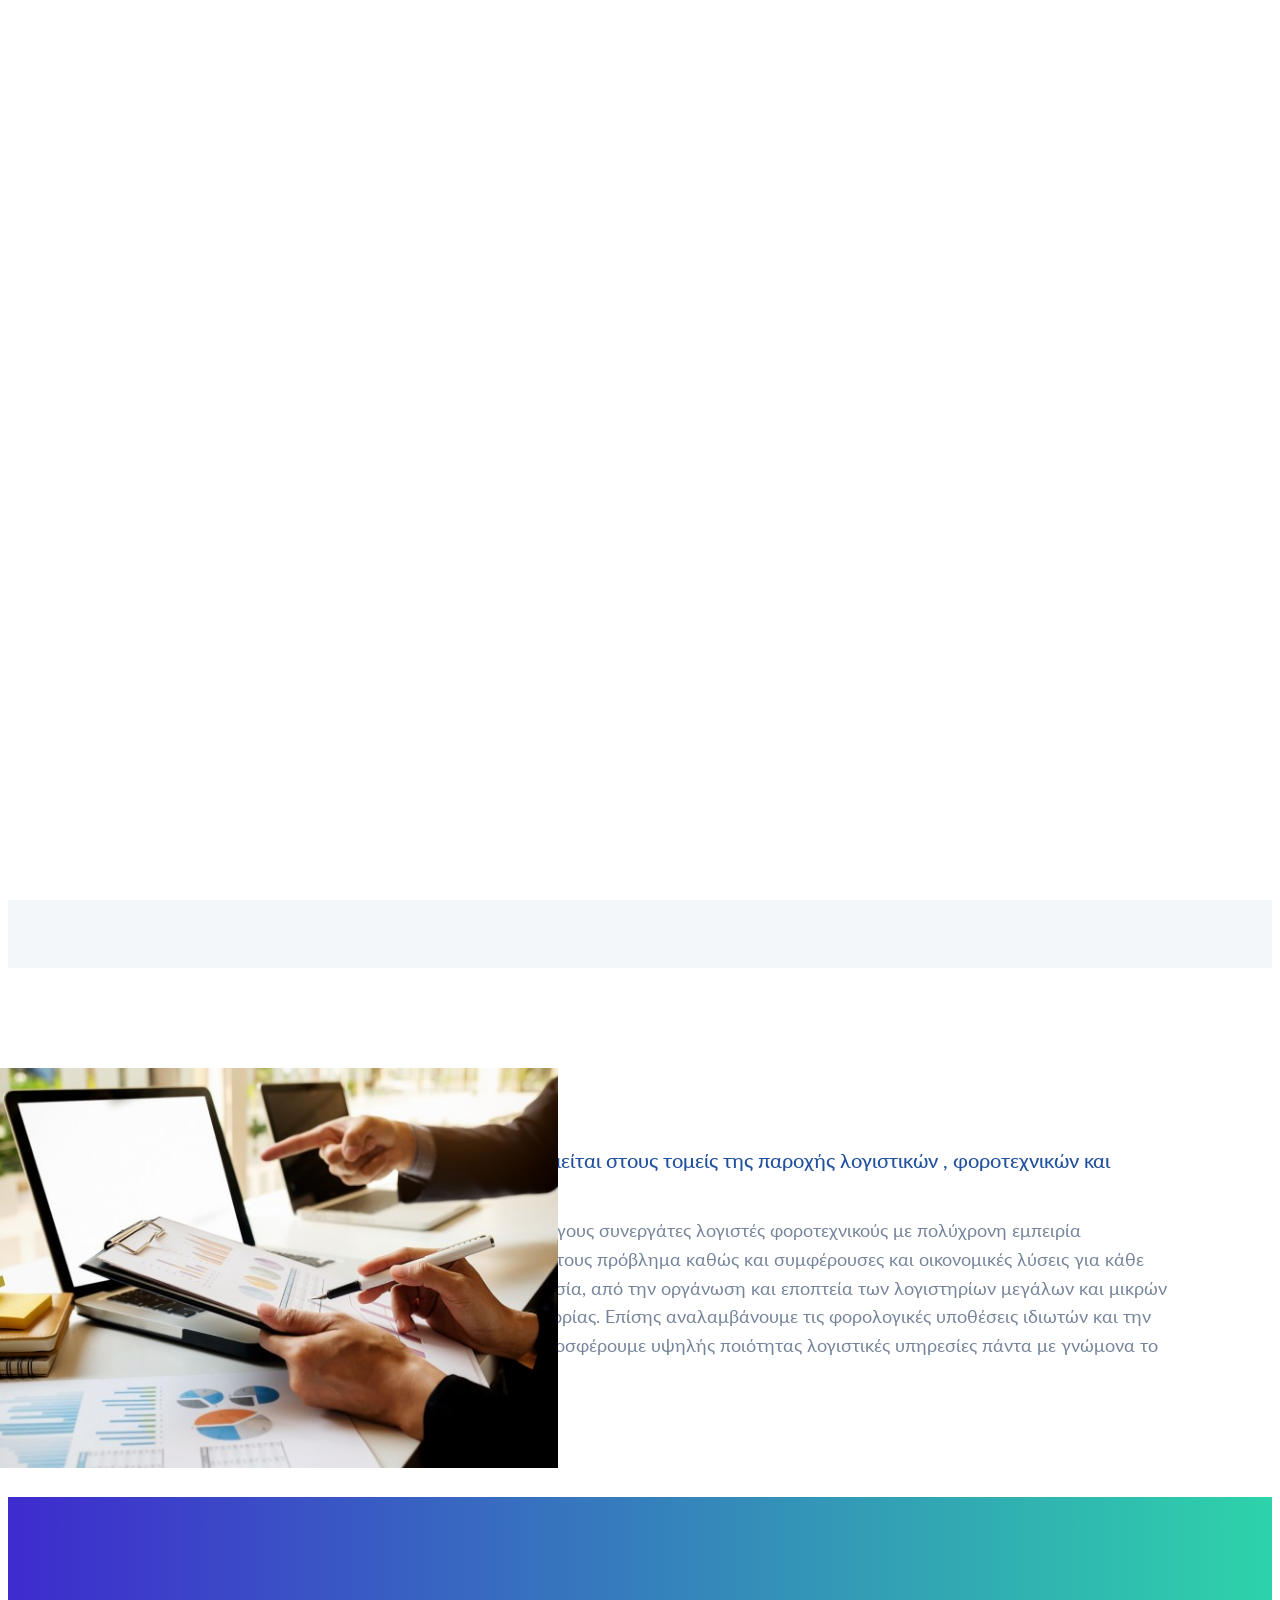
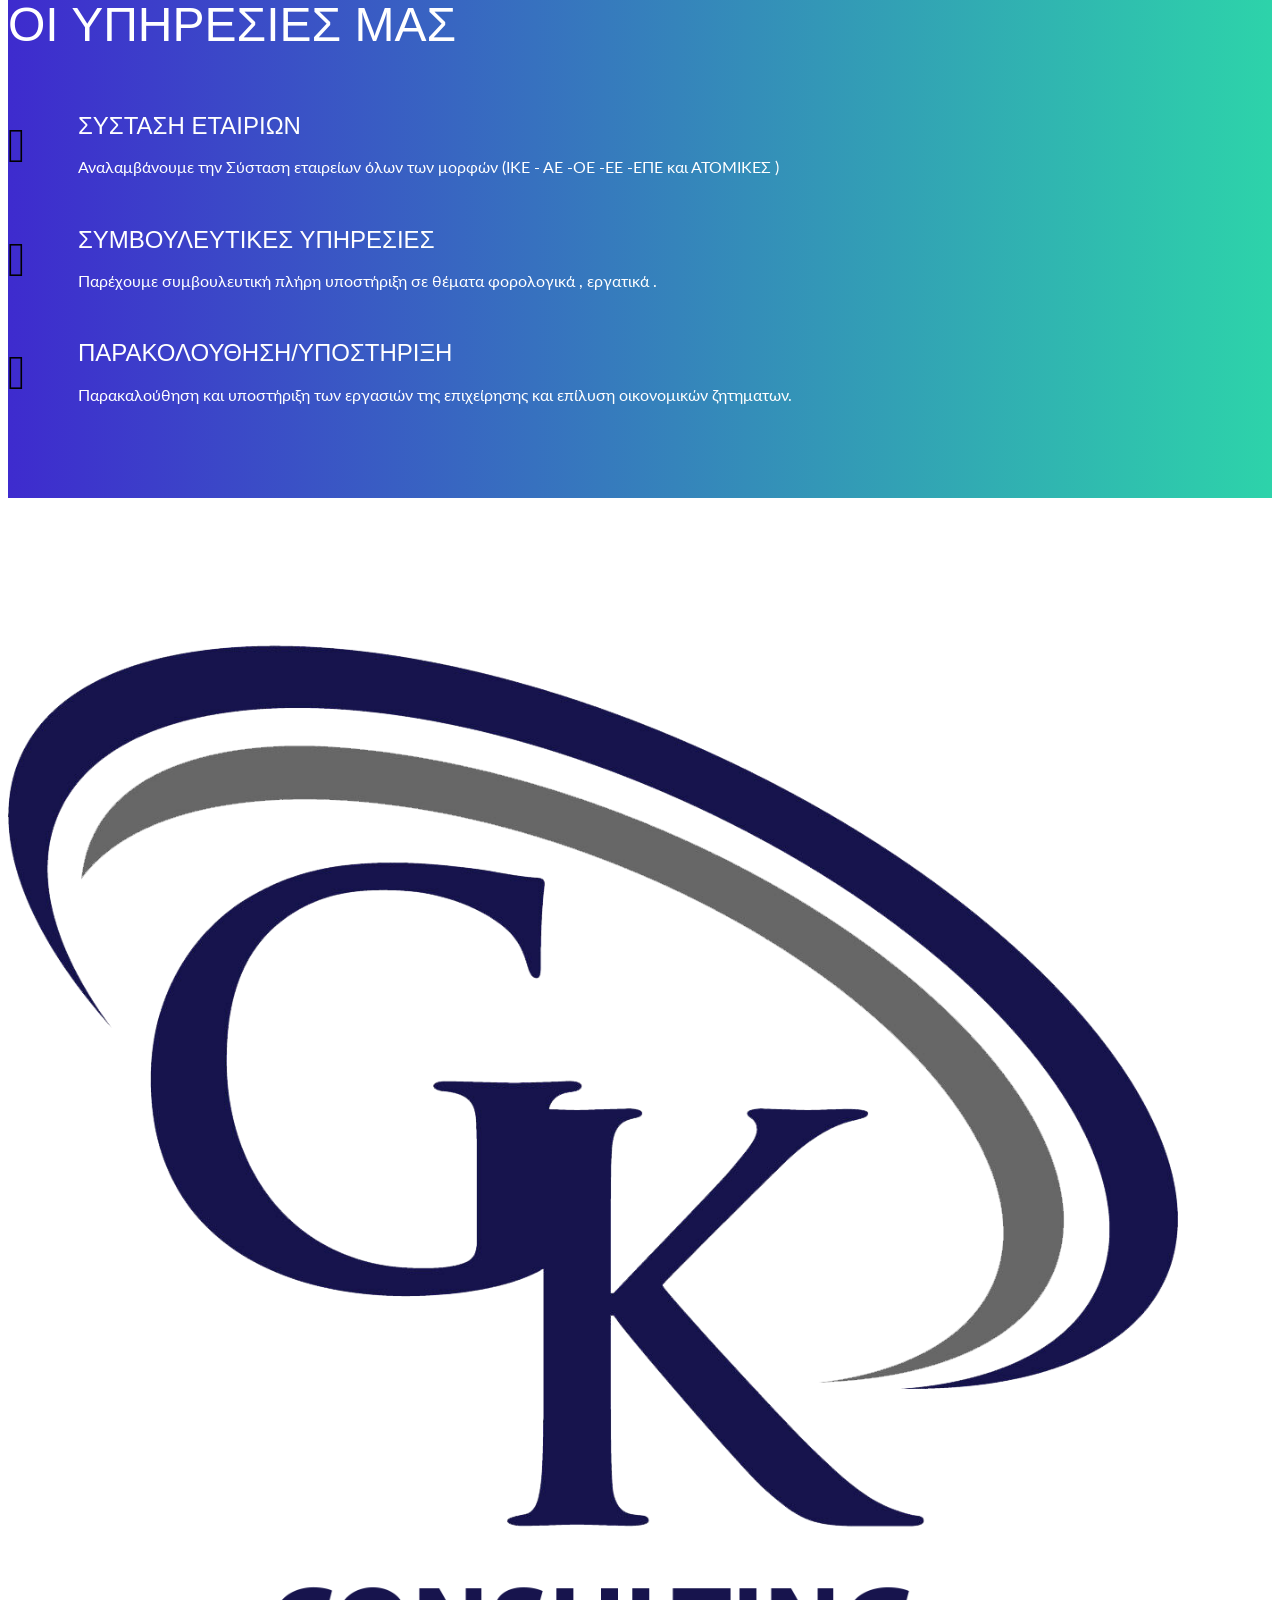
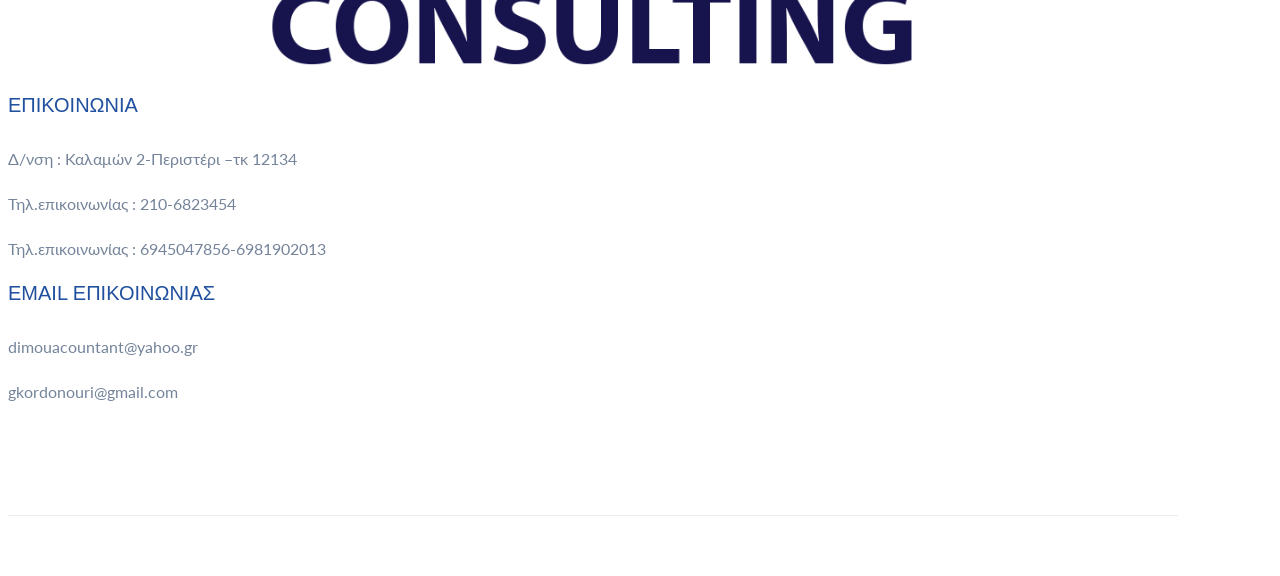
==== commit 3928a2d4: "Update index.html" ====
--- a/index.html
+++ b/index.html
@@ -147,7 +147,7 @@
 				</div>
 
 				<div class="col-md-6 col-lg-2 offset-lg-1 footer-widget">
-					<h5 class="widget-title"></h5>
+					<h5 class="widget-title">EMAIL ΕΠΙΚΟΙΝΩΝΙΑΣ</h5>
 					<ul>
 						<li><p> dimouacountant@yahoo.gr </p></li>
 						<li><p> gkordonouri@gmail.com </p></li>
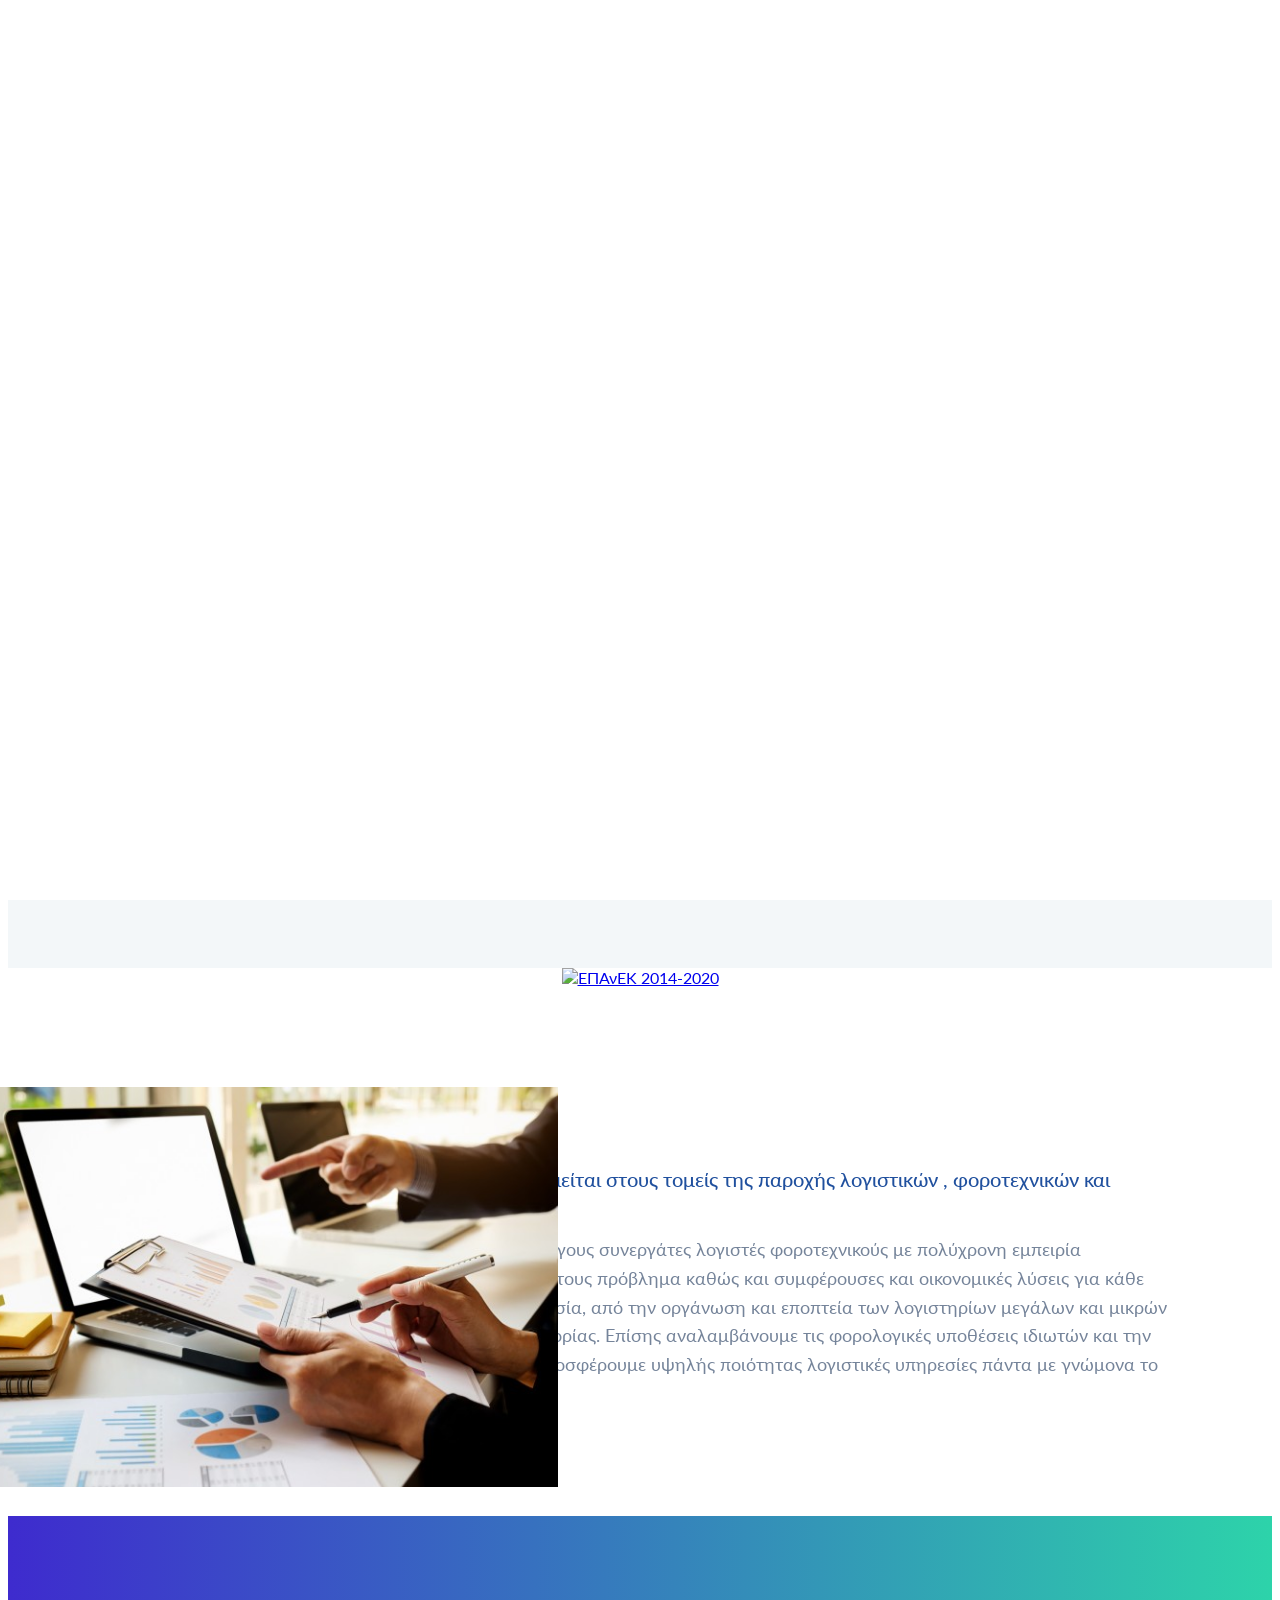
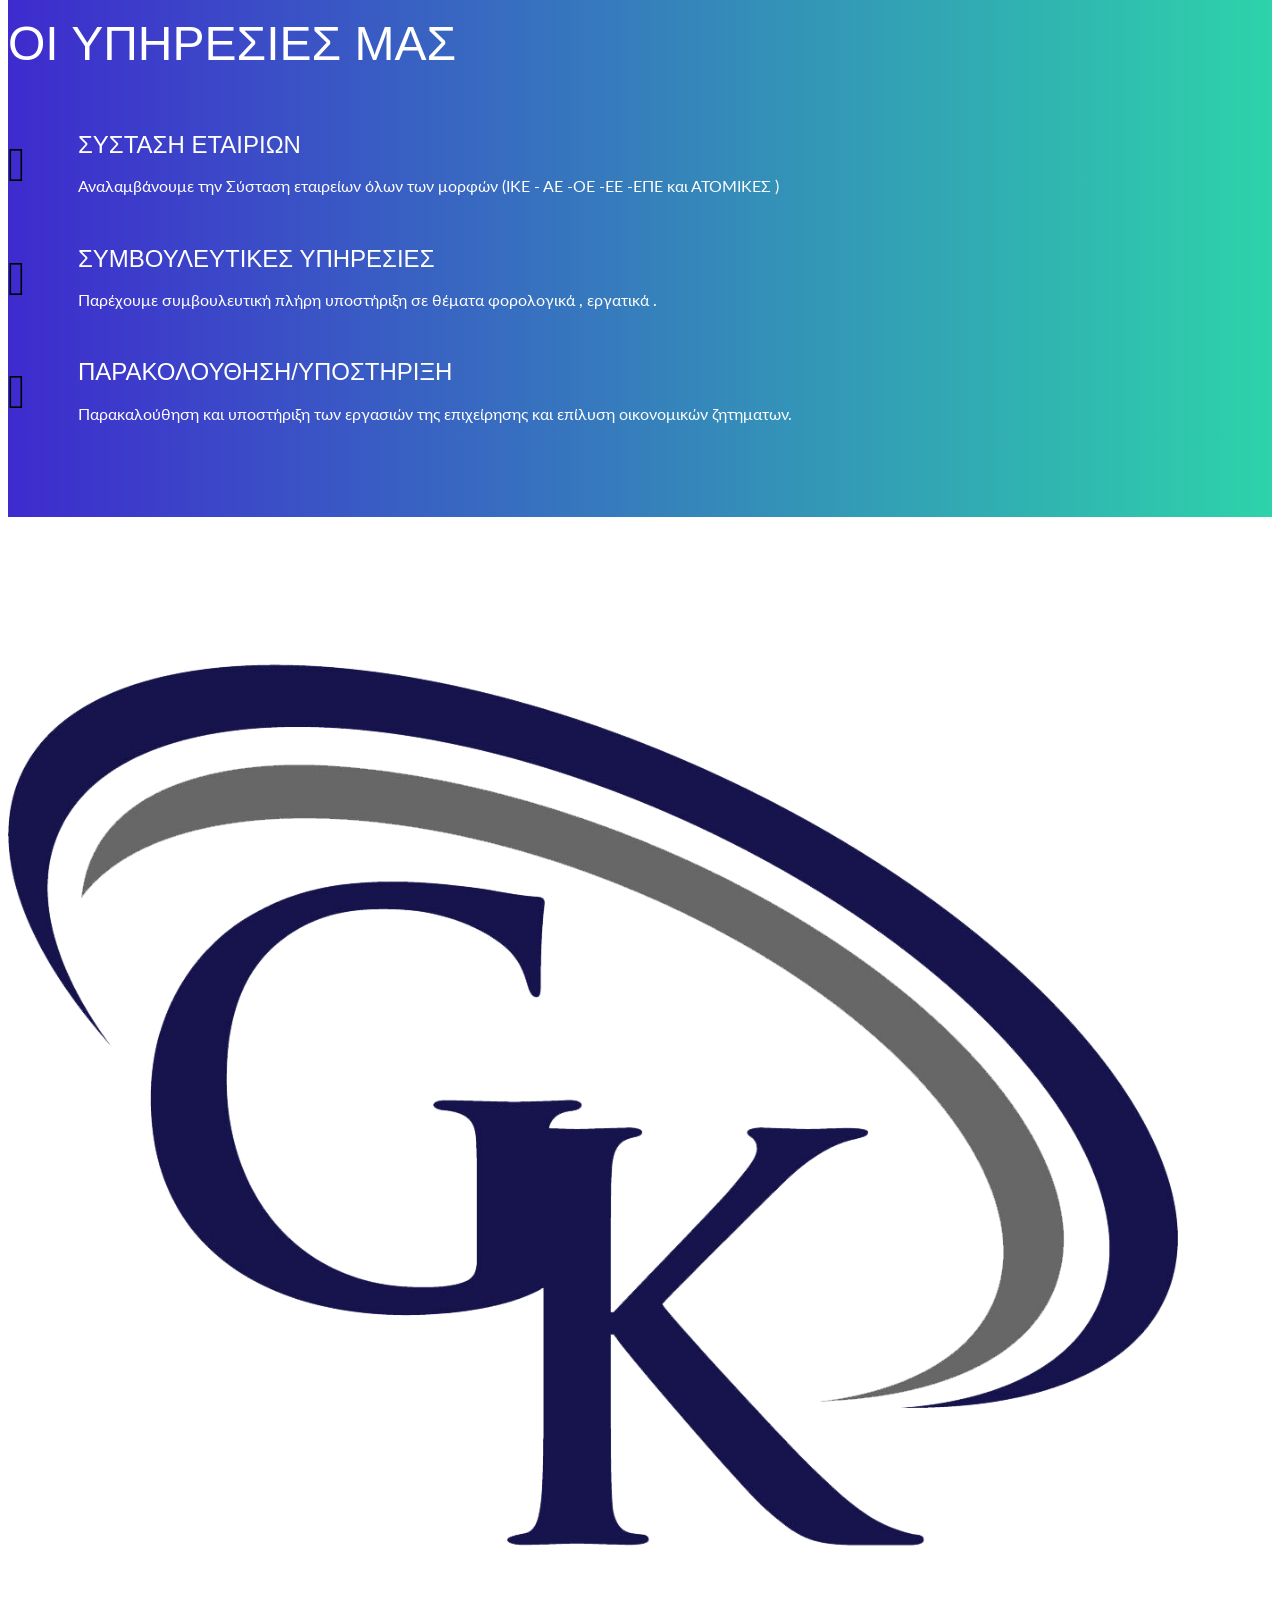
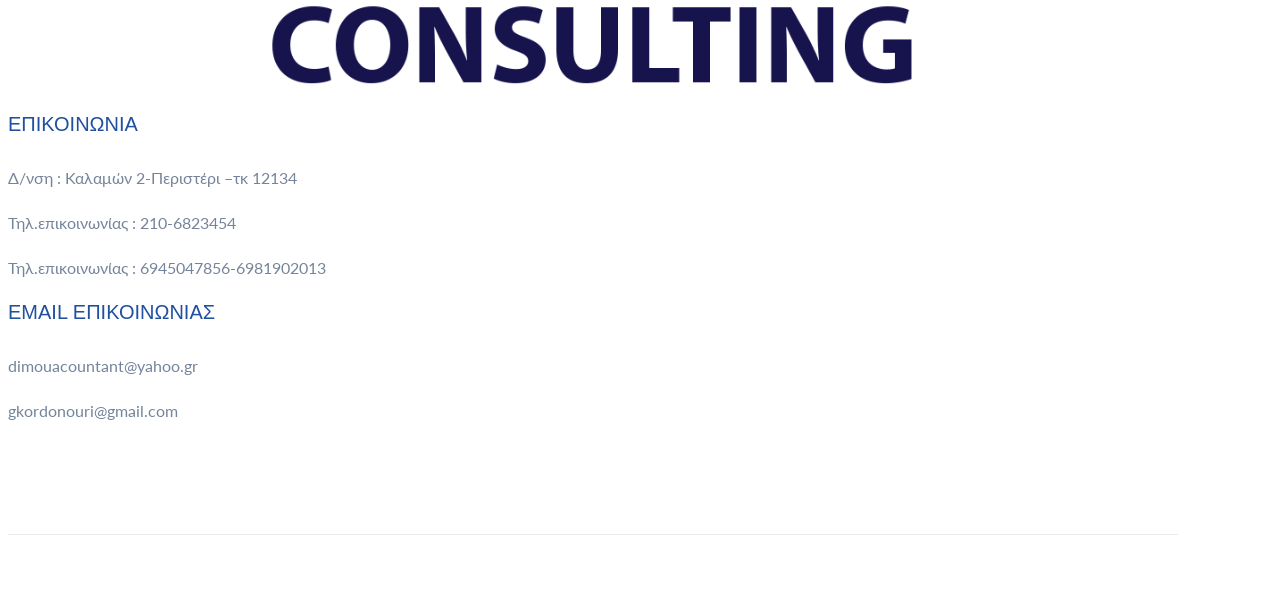
==== commit 79c2597b: "Add files via upload" ====
--- a/index.html
+++ b/index.html
@@ -28,6 +28,7 @@
 
 </head>
 <body>
+
 	<!-- Page Preloder -->
 	<div id="preloder">
 		<div class="loader"></div>
@@ -46,8 +47,9 @@
 			</nav>
 		</div>
 	</header>
+
+
 	<!-- Header section end -->
-
 
 	<!-- Hero section -->
 	<section class="hero-section">
@@ -64,6 +66,13 @@
 		</div>
 	</section>
 	<!-- Hero section end -->
+
+  <center>
+        <div class="col">
+            <a href="img/docs/espa.pdf" target="_blank"><img src="img/espa-banner.jpg" alt="ΕΠΑνΕΚ 2014-2020" class="img-fluid"></a>
+        </div>
+    </center>
+
 
 
 	<!-- About section -->
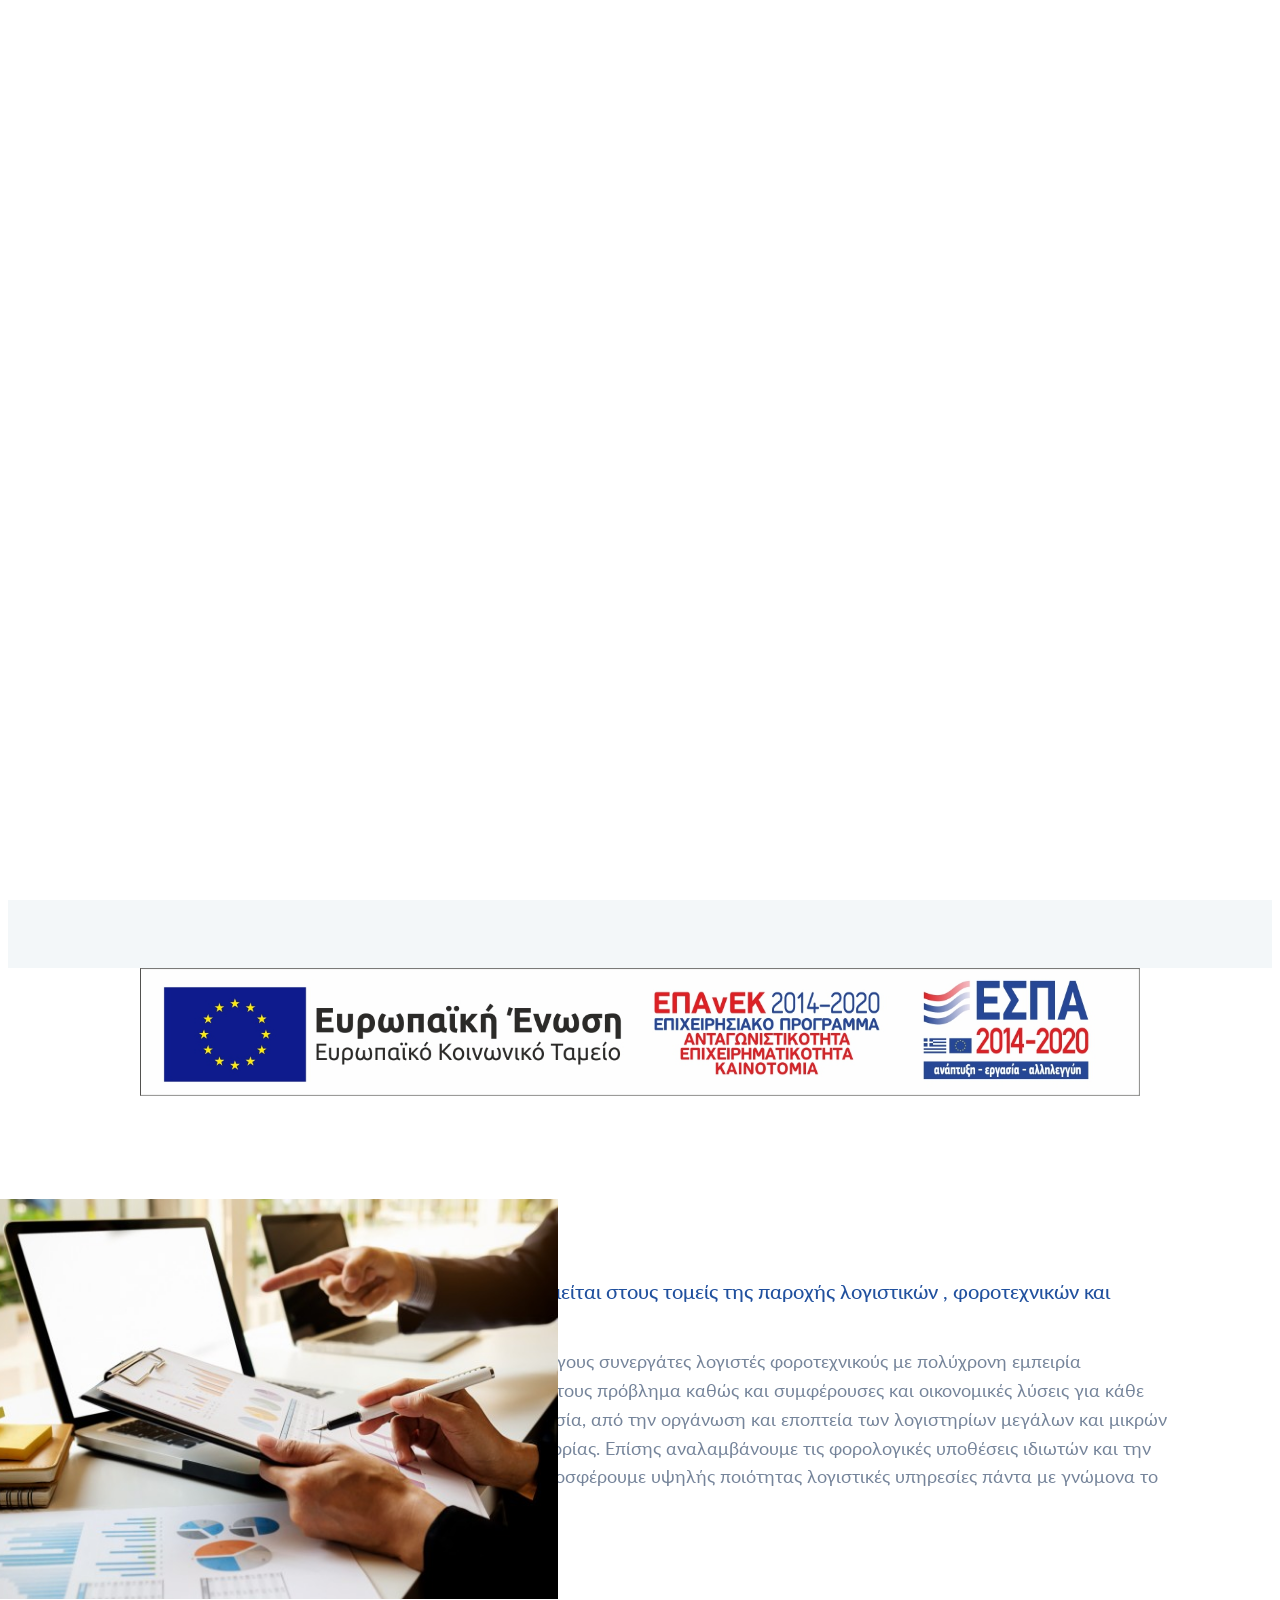
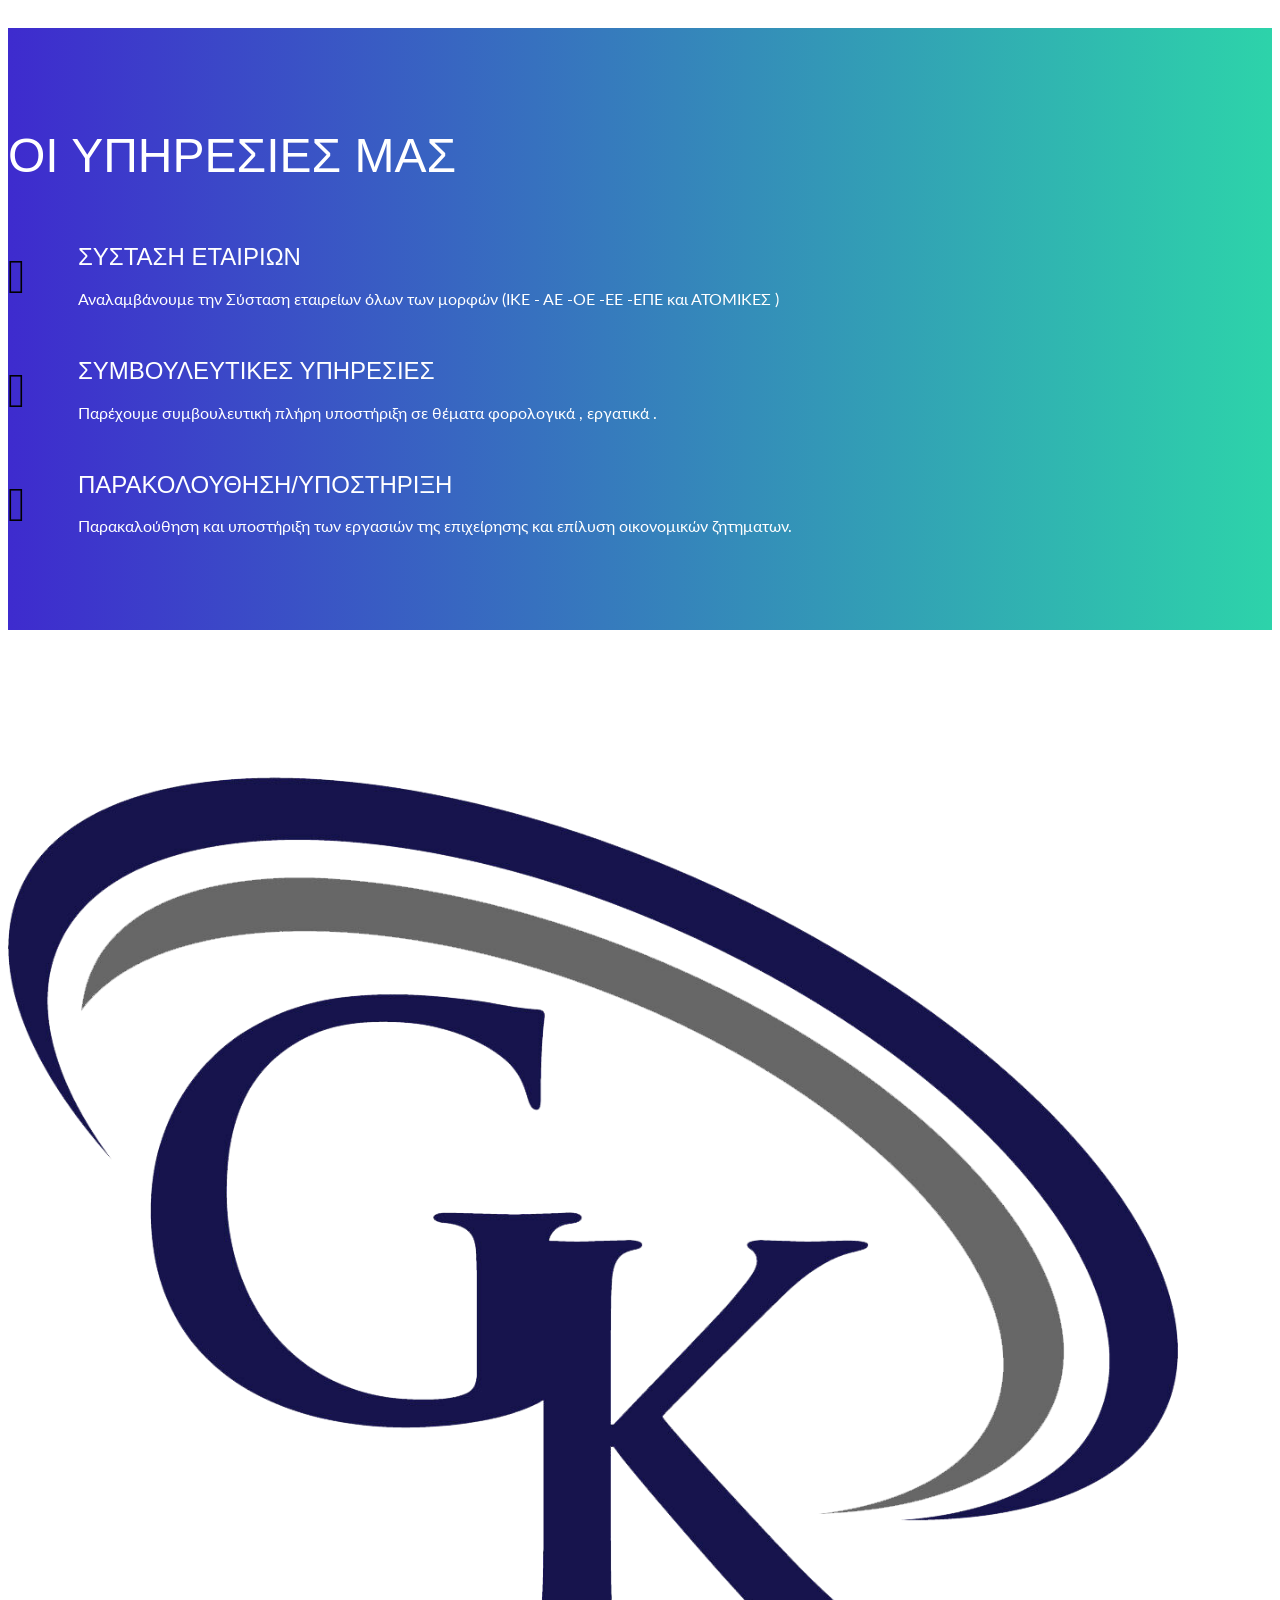
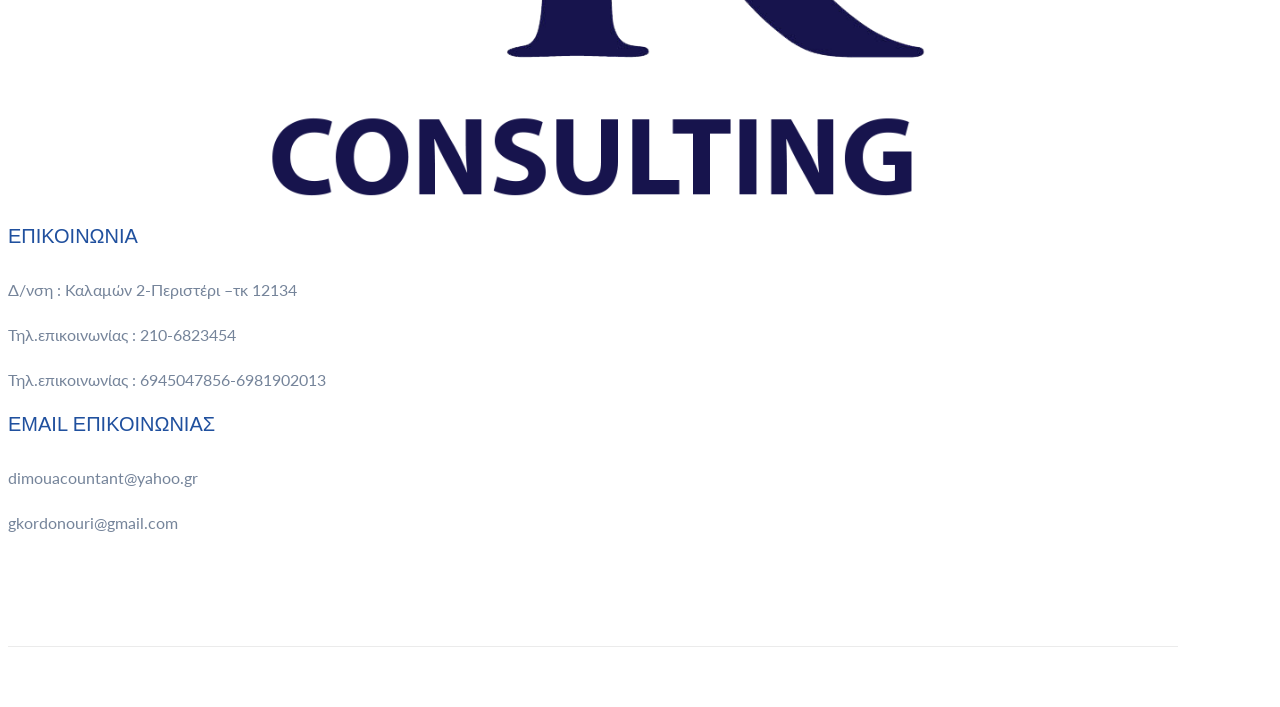
==== commit d3e21efe: "Update index.html" ====
--- a/index.html
+++ b/index.html
@@ -69,7 +69,7 @@
 
   <center>
         <div class="col">
-            <a href="img/docs/espa.pdf" target="_blank"><img src="img/espa-banner.jpg" alt="ΕΠΑνΕΚ 2014-2020" class="img-fluid"></a>
+            <a href="img/espa.pdf" target="_blank"><img width="1000" src="img/espa-banner.jpg" alt="ΕΠΑνΕΚ 2014-2020" class="img-fluid"></a>
         </div>
     </center>
 
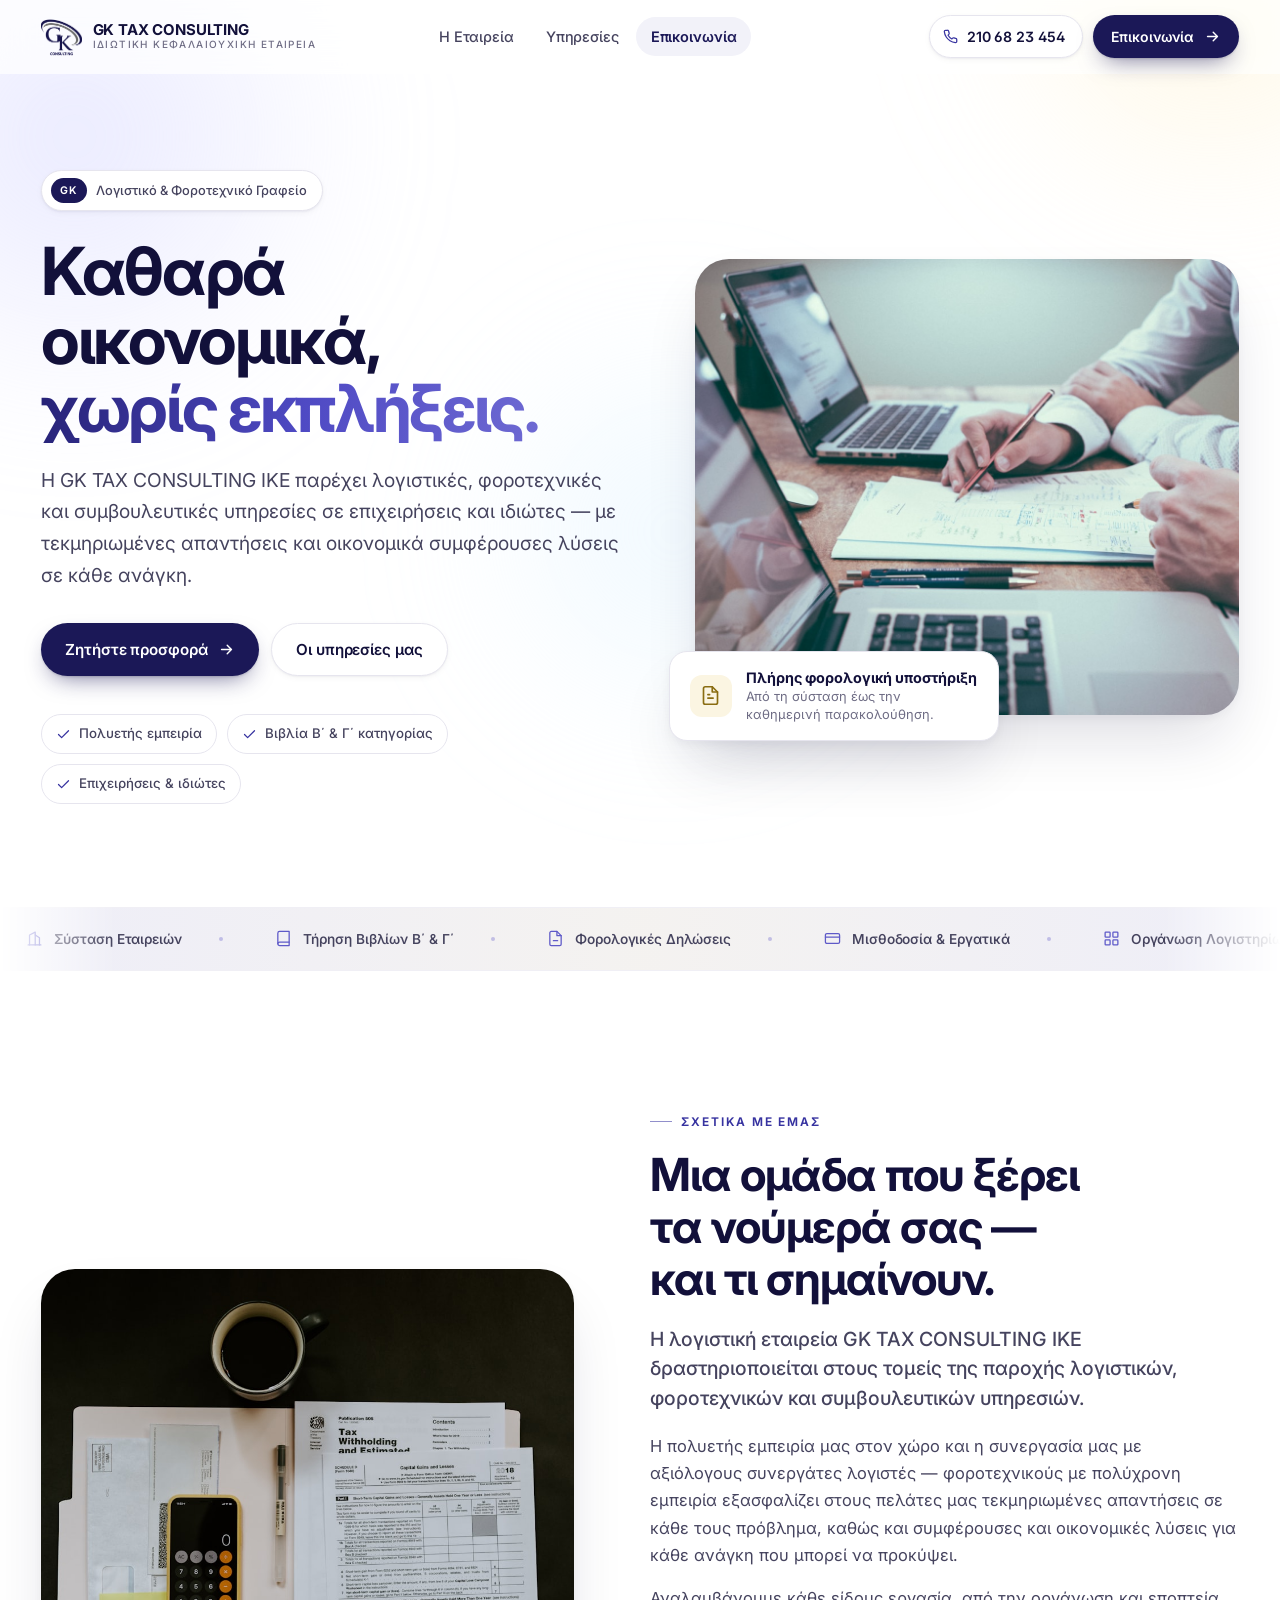
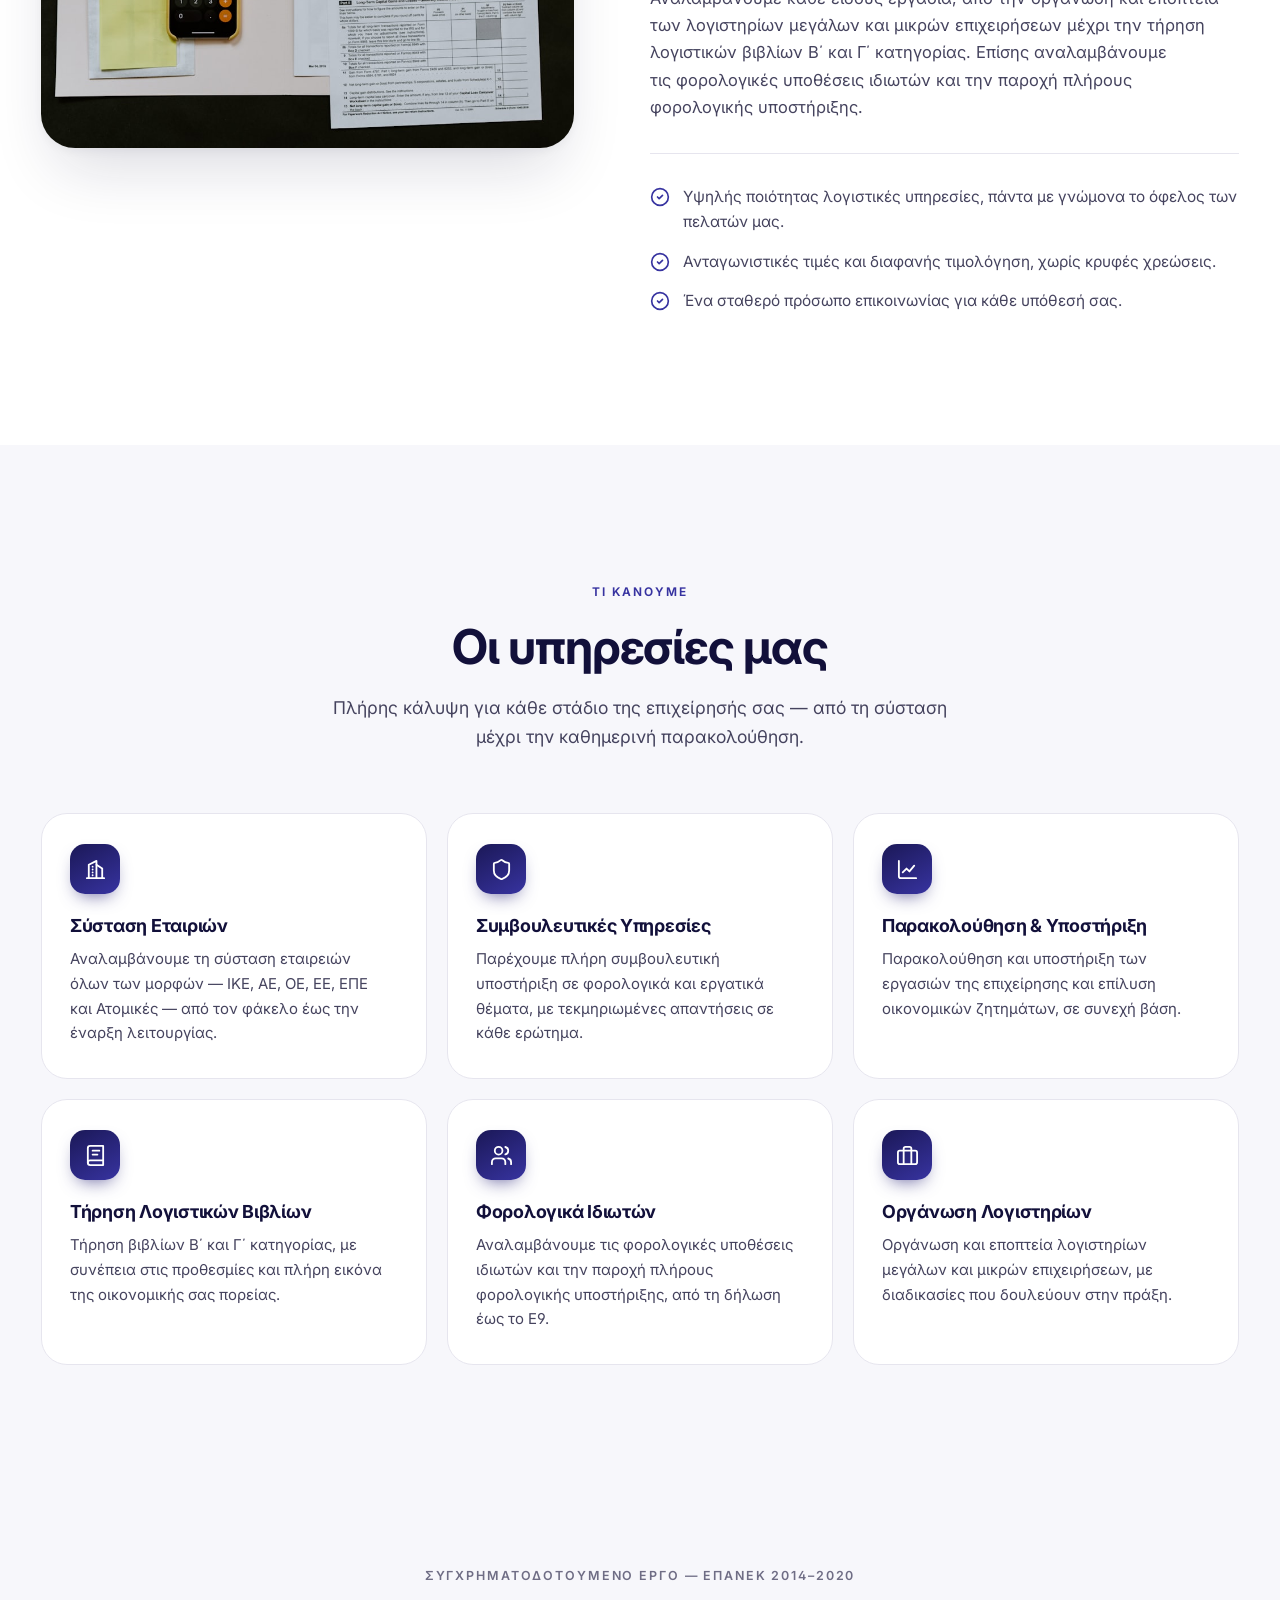
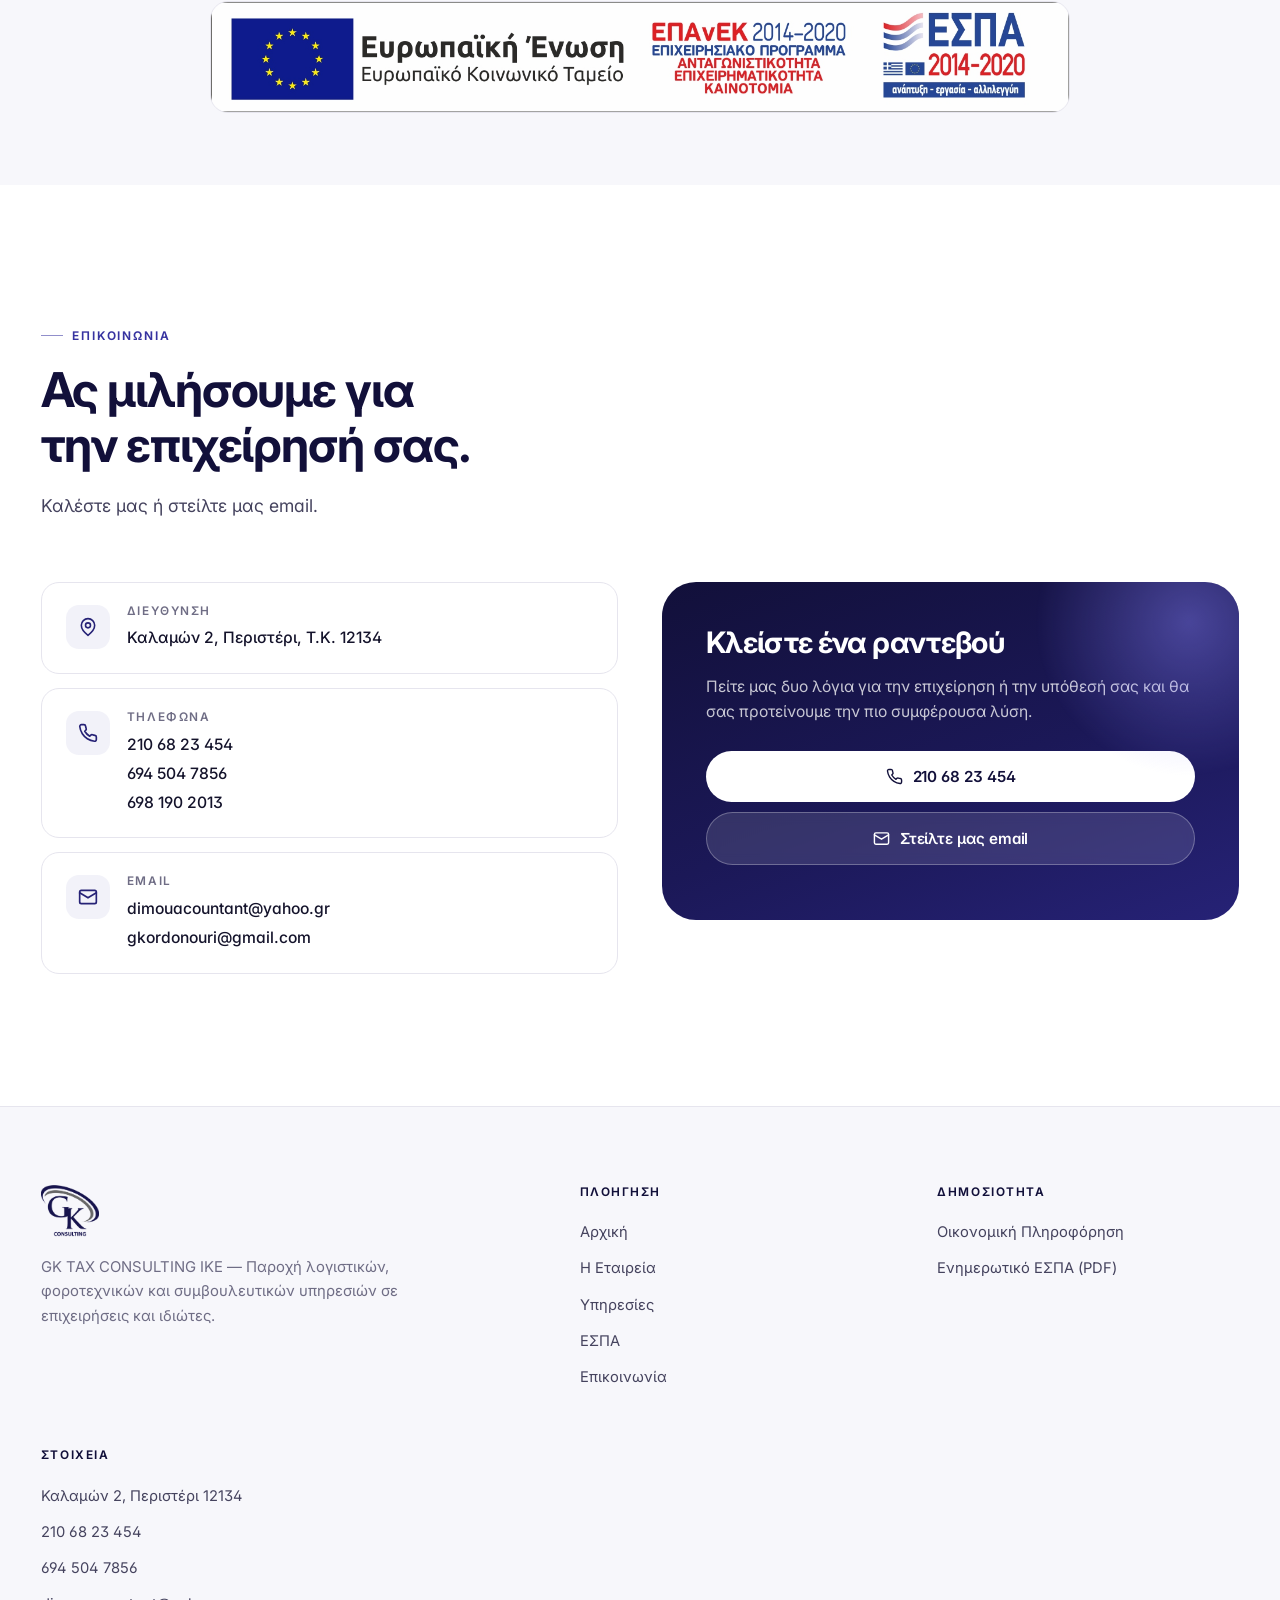
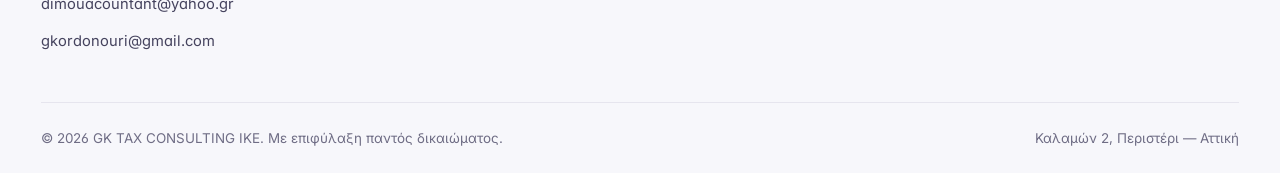
==== commit f4a06e5d: "Redesign site and add Οικονομική Πληροφόρηση section Full visual rebuild of the single-page site, pl" ====
--- a/index.html
+++ b/index.html
@@ -1,182 +1,432 @@
 <!DOCTYPE html>
-<html lang="en">
+<html lang="el">
 <head>
-	<title>GK CONSULTING IKE </title>
-	<meta charset="UTF-8">
-	<meta name="description" content="GK CONSULTING ΣΥΜΒΟΥΛΕΥΤΙΚΗ">
-	<meta name="keywords" content="cryptocurrency, unica, creative, html">
-	<meta name="viewport" content="width=device-width, initial-scale=1.0">
-	<!-- Favicon -->
-	<link href="img/favicon.ico" rel="shortcut icon"/>
-
-	<!-- Google Fonts -->
-	<link href="https://fonts.googleapis.com/css?family=Lato" rel="stylesheet">
-
-	<!-- Stylesheets -->
-	<link rel="stylesheet" href="css/bootstrap.min.css"/>
-	<link rel="stylesheet" href="css/font-awesome.min.css"/>
-	<link rel="stylesheet" href="css/themify-icons.css"/>
-	<link rel="stylesheet" href="css/animate.css"/>
-	<link rel="stylesheet" href="css/owl.carousel.css"/>
-	<link rel="stylesheet" href="css/style.css"/>
-
-
-	<!--[if lt IE 9]>
-	  <script src="https://oss.maxcdn.com/html5shiv/3.7.2/html5shiv.min.js"></script>
-	  <script src="https://oss.maxcdn.com/respond/1.4.2/respond.min.js"></script>
-	<![endif]-->
-
+<meta charset="UTF-8">
+<meta name="viewport" content="width=device-width, initial-scale=1.0, viewport-fit=cover">
+
+<!-- ────────────────────────────────────────────────────────────────────
+     ΣΗΜΕΙΩΣΗ: όταν οριστικοποιηθεί το domain, αντικαταστήστε παντού το
+     "https://gktaxconsulting.github.io/IKE/" με την πραγματική διεύθυνση
+     (canonical, og:url, og:image, twitter:image, sitemap.xml, robots.txt).
+     ──────────────────────────────────────────────────────────────────── -->
+
+<title>GK TAX CONSULTING IKE | Λογιστικό &amp; Φοροτεχνικό Γραφείο στο Περιστέρι</title>
+<meta name="description" content="Λογιστικές, φοροτεχνικές και συμβουλευτικές υπηρεσίες για επιχειρήσεις και ιδιώτες. Σύσταση εταιρειών, τήρηση βιβλίων Β΄ &amp; Γ΄ κατηγορίας, φορολογικές δηλώσεις. Καλαμών 2, Περιστέρι — 210 68 23 454.">
+<link rel="canonical" href="https://gktaxconsulting.github.io/IKE/">
+
+<meta name="author" content="GK TAX CONSULTING IKE">
+<meta name="robots" content="index, follow, max-image-preview:large, max-snippet:-1">
+<meta name="geo.region" content="GR-A1">
+<meta name="geo.placename" content="Περιστέρι, Αττική">
+<meta name="format-detection" content="telephone=yes">
+
+<meta name="theme-color" content="#ffffff" media="(prefers-color-scheme: light)">
+<meta name="theme-color" content="#12103a" media="(prefers-color-scheme: dark)">
+<meta name="color-scheme" content="light">
+<meta name="apple-mobile-web-app-title" content="GK Consulting">
+
+<!-- Open Graph (Facebook, LinkedIn, WhatsApp, Viber, Slack) -->
+<meta property="og:type" content="website">
+<meta property="og:site_name" content="GK TAX CONSULTING IKE">
+<meta property="og:locale" content="el_GR">
+<meta property="og:url" content="https://gktaxconsulting.github.io/IKE/">
+<meta property="og:title" content="GK TAX CONSULTING IKE | Λογιστικό &amp; Φοροτεχνικό Γραφείο στο Περιστέρι">
+<meta property="og:description" content="Λογιστικές, φοροτεχνικές και συμβουλευτικές υπηρεσίες για επιχειρήσεις και ιδιώτες. Σύσταση εταιρειών, τήρηση βιβλίων Β΄ &amp; Γ΄ κατηγορίας, φορολογικές δηλώσεις. Καλαμών 2, Περιστέρι — 210 68 23 454.">
+<meta property="og:image" content="https://gktaxconsulting.github.io/IKE/img/og-image.jpg">
+<meta property="og:image:secure_url" content="https://gktaxconsulting.github.io/IKE/img/og-image.jpg">
+<meta property="og:image:type" content="image/jpeg">
+<meta property="og:image:width" content="1200">
+<meta property="og:image:height" content="630">
+<meta property="og:image:alt" content="GK TAX CONSULTING IKE — Λογιστικές, Φοροτεχνικές, Συμβουλευτικές Υπηρεσίες">
+
+<!-- X / Twitter -->
+<meta name="twitter:card" content="summary_large_image">
+<meta name="twitter:title" content="GK TAX CONSULTING IKE | Λογιστικό &amp; Φοροτεχνικό Γραφείο στο Περιστέρι">
+<meta name="twitter:description" content="Λογιστικές, φοροτεχνικές και συμβουλευτικές υπηρεσίες για επιχειρήσεις και ιδιώτες. Σύσταση εταιρειών, τήρηση βιβλίων Β΄ &amp; Γ΄ κατηγορίας, φορολογικές δηλώσεις. Καλαμών 2, Περιστέρι — 210 68 23 454.">
+<meta name="twitter:image" content="https://gktaxconsulting.github.io/IKE/img/og-image.jpg">
+<meta name="twitter:image:alt" content="GK TAX CONSULTING IKE">
+
+<!-- Icons -->
+<link rel="icon" href="img/favicon.ico" sizes="any">
+<link rel="icon" href="img/favicon.svg" type="image/svg+xml">
+<link rel="icon" href="img/favicon-32x32.png" type="image/png" sizes="32x32">
+<link rel="icon" href="img/favicon-16x16.png" type="image/png" sizes="16x16">
+<link rel="apple-touch-icon" href="img/apple-touch-icon.png" sizes="180x180">
+<link rel="manifest" href="site.webmanifest">
+<meta name="msapplication-TileColor" content="#12103a">
+<meta name="msapplication-TileImage" content="img/favicon-192x192.png">
+
+<!-- Fonts -->
+<link rel="preconnect" href="https://fonts.googleapis.com">
+<link rel="preconnect" href="https://fonts.gstatic.com" crossorigin>
+<link href="https://fonts.googleapis.com/css2?family=Inter:wght@400;500;600;700&amp;display=swap" rel="stylesheet">
+
+<link rel="stylesheet" href="css/site.css">
+<link rel="preload" as="image" href="img/new/hero.jpg" fetchpriority="high">
+<script type="application/ld+json">
+{
+  "@context": "https://schema.org",
+  "@graph": [
+    {
+      "@type": ["AccountingService", "LocalBusiness"],
+      "@id": "https://gktaxconsulting.github.io/IKE/#business",
+      "name": "GK TAX CONSULTING IKE",
+      "alternateName": "GK Consulting",
+      "description": "Παροχή λογιστικών, φοροτεχνικών και συμβουλευτικών υπηρεσιών σε επιχειρήσεις και ιδιώτες.",
+      "url": "https://gktaxconsulting.github.io/IKE/",
+      "logo": "https://gktaxconsulting.github.io/IKE/img/logo.png",
+      "image": "https://gktaxconsulting.github.io/IKE/img/og-image.jpg",
+      "telephone": "+30-210-682-3454",
+      "email": "dimouacountant@yahoo.gr",
+      "priceRange": "€€",
+      "currenciesAccepted": "EUR",
+      "address": {
+        "@type": "PostalAddress",
+        "streetAddress": "Καλαμών 2",
+        "addressLocality": "Περιστέρι",
+        "addressRegion": "Αττική",
+        "postalCode": "12134",
+        "addressCountry": "GR"
+      },
+      "areaServed": { "@type": "Country", "name": "Ελλάδα" },
+      "hasOfferCatalog": {
+        "@type": "OfferCatalog",
+        "name": "Υπηρεσίες",
+        "itemListElement": [
+          { "@type": "Offer", "itemOffered": { "@type": "Service", "name": "Σύσταση Εταιριών" } },
+          { "@type": "Offer", "itemOffered": { "@type": "Service", "name": "Συμβουλευτικές Υπηρεσίες" } },
+          { "@type": "Offer", "itemOffered": { "@type": "Service", "name": "Παρακολούθηση & Υποστήριξη Επιχειρήσεων" } },
+          { "@type": "Offer", "itemOffered": { "@type": "Service", "name": "Τήρηση Λογιστικών Βιβλίων Β΄ & Γ΄ κατηγορίας" } },
+          { "@type": "Offer", "itemOffered": { "@type": "Service", "name": "Φορολογικές Υποθέσεις Ιδιωτών" } },
+          { "@type": "Offer", "itemOffered": { "@type": "Service", "name": "Οργάνωση & Εποπτεία Λογιστηρίων" } }
+        ]
+      }
+    },
+    {
+      "@type": "WebSite",
+      "@id": "https://gktaxconsulting.github.io/IKE/#website",
+      "url": "https://gktaxconsulting.github.io/IKE/",
+      "name": "GK TAX CONSULTING IKE",
+      "inLanguage": "el-GR",
+      "publisher": { "@id": "https://gktaxconsulting.github.io/IKE/#business" }
+    }
+  ]
+}
+</script>
 </head>
 <body>
 
-	<!-- Page Preloder -->
-	<div id="preloder">
-		<div class="loader"></div>
-	</div>
-
-	<!-- Header section -->
-	<header class="header-section clearfix">
-		<div class="container-fluid">
-			<a href="index.html" class="site-logo">
-				<img style="max-width: 10%;"src="img/logo.png" alt="">
+<a class="skip-link" href="#main">Μετάβαση στο περιεχόμενο</a>
+
+<!-- ══ Header ══════════════════════════════════════════════════════════ -->
+<header class="header" id="header">
+	<div class="wrap">
+		<a class="brand" href="#top" aria-label="GK Tax Consulting IKE — Αρχική">
+			<img src="img/logo.png" alt="GK Consulting" width="120" height="112">
+			<span class="brand-txt">
+				<b>GK TAX CONSULTING</b>
+				<span>Ιδιωτική Κεφαλαιουχική Εταιρεία</span>
+			</span>
+		</a>
+
+		<nav class="nav" id="nav" aria-label="Κύρια πλοήγηση">
+			<a href="#etaireia">Η Εταιρεία</a>
+			<a href="#ypiresies">Υπηρεσίες</a>
+			<a href="#epikoinonia">Επικοινωνία</a>
+
+			<div class="nav-foot">
+				<a class="btn btn--primary" href="tel:+302106823454"><svg viewBox="0 0 24 24" fill="none" stroke="currentColor" stroke-width="2" stroke-linecap="round" stroke-linejoin="round" aria-hidden="true"><path d="M22 16.92v3a2 2 0 0 1-2.18 2 19.8 19.8 0 0 1-8.63-3.07 19.5 19.5 0 0 1-6-6A19.8 19.8 0 0 1 2.12 4.18 2 2 0 0 1 4.11 2h3a2 2 0 0 1 2 1.72c.13.96.36 1.9.7 2.81a2 2 0 0 1-.45 2.11L8.1 9.9a16 16 0 0 0 6 6l1.26-1.26a2 2 0 0 1 2.11-.45c.9.34 1.85.57 2.81.7A2 2 0 0 1 22 16.92z"/></svg> 210 68 23 454</a>
+				<a class="btn btn--ghost" href="mailto:dimouacountant@yahoo.gr"><svg viewBox="0 0 24 24" fill="none" stroke="currentColor" stroke-width="2" stroke-linecap="round" stroke-linejoin="round" aria-hidden="true"><rect x="2" y="4" width="20" height="16" rx="2"/><path d="m2 7 10 6 10-6"/></svg> Email</a>
+			</div>
+		</nav>
+
+		<div class="header-actions">
+			<a class="header-tel" href="tel:+302106823454" aria-label="Τηλεφωνήστε στο 210 68 23 454">
+				<svg viewBox="0 0 24 24" fill="none" stroke="currentColor" stroke-width="2" stroke-linecap="round" stroke-linejoin="round" aria-hidden="true"><path d="M22 16.92v3a2 2 0 0 1-2.18 2 19.8 19.8 0 0 1-8.63-3.07 19.5 19.5 0 0 1-6-6A19.8 19.8 0 0 1 2.12 4.18 2 2 0 0 1 4.11 2h3a2 2 0 0 1 2 1.72c.13.96.36 1.9.7 2.81a2 2 0 0 1-.45 2.11L8.1 9.9a16 16 0 0 0 6 6l1.26-1.26a2 2 0 0 1 2.11-.45c.9.34 1.85.57 2.81.7A2 2 0 0 1 22 16.92z"/></svg><span>210 68 23 454</span>
 			</a>
-			<div class="responsive-bar"><i class="fa fa-bars"></i></div>
-
-			<nav class="main-menu">
-
-			</nav>
-		</div>
-	</header>
-
-
-	<!-- Header section end -->
-
-	<!-- Hero section -->
-	<section class="hero-section">
-		<div class="container">
-			<div class="row">
-				<div class="col-md-6 hero-text">
-					<h2>GK <span>CONSULTING</span> <br> </h2>
-					<h4>Παροχή Λογιστικών - Φοροτεχνικών - Συμβουλευτικών Υπηρεσιών</h4>
-				</div>
-				<div class="col-md-6">
-					<img src="img/main.png" class="laptop-image" alt="">
-				</div>
-			</div>
-		</div>
-	</section>
-	<!-- Hero section end -->
-
-  <center>
-        <div class="col">
-            <a href="img/espa.pdf" target="_blank"><img width="1000" src="img/espa-banner.jpg" alt="ΕΠΑνΕΚ 2014-2020" class="img-fluid"></a>
-        </div>
-    </center>
-
-
-
-	<!-- About section -->
-	<section class="about-section spad">
-		<div class="container">
-			<div class="row">
-				<div class="col-lg-6 offset-lg-6 about-text">
-					<h2>ΣΧΕΤΙΚΑ ΜΕ ΕΜΑΣ</h2>
-					<h5>Η Λογιστική εταιρεία GK TAX CONSULTING IKE  δραστηριοποιείται στους τομείς της παροχής λογιστικών , φοροτεχνικών και συμβουλευτικών  υπηρεσιών .</h5>
-					<p>Η πολυετής εμπειρία μας στο χώρο και η συνεργασία μας με αξιόλογους συνεργάτες λογιστές φοροτεχνικούς με  πολύχρονη εμπειρία εξασφαλίζει στους πελάτες μας τεκμηριωμένες απαντήσεις σε κάθε τους πρόβλημα καθώς και συμφέρουσες και οικονομικές λύσεις για κάθε ανάγκη που μπορεί να προκύψει.
-						Αναλαμβάνουμε κάθε είδους εργασία, από την οργάνωση και εποπτεία των λογιστηρίων μεγάλων και μικρών επιχειρήσεων μέχρι την τήρηση λογιστικών βιβλίων Β' και Γ' κατηγορίας. Επίσης αναλαμβάνουμε τις φορολογικές υποθέσεις ιδιωτών και την παροχή πλήρους φορολογικής υποστήριξης.
-			  Στόχος μας είναι να προσφέρουμε υψηλής ποιότητας λογιστικές υπηρεσίες πάντα με γνώμονα το όφελος των πελατών μας σε ανταγωνιστικές τιμές.
-			  .</p>
-					
-				</div>
-			</div>
-			<div class="about-img">
-				<img src="img/consulting.jpeg" alt="">
-			</div>
-		</div>
-	</section>
-	<!-- About section end -->
-
-
-	<!-- Features section -->
-	<section class="features-section spad gradient-bg">
-		<div class="container text-white">
-			<div class="section-title text-center">
-				<h2>ΟΙ ΥΠΗΡΕΣΙΕΣ ΜΑΣ</h2>
-	</div>
-			<div class="row">
-				<!-- feature -->
-				<div class="col-md-6 col-lg-4 feature">
-					<i class="ti-mobile"></i>
-					<div class="feature-content">
-						<h4>ΣΥΣΤΑΣΗ ΕΤΑΙΡΙΩΝ</h4>
-						<p> Αναλαμβάνουμε την Σύσταση εταιρείων όλων των μορφών (ΙΚΕ - ΑΕ -ΟΕ -ΕΕ -ΕΠΕ και ΑΤΟΜΙΚΕΣ )</p>
+			<a class="btn btn--primary btn--sm header-cta" href="#epikoinonia">Επικοινωνία <svg viewBox="0 0 24 24" fill="none" stroke="currentColor" stroke-width="2" stroke-linecap="round" stroke-linejoin="round" aria-hidden="true"><path d="M5 12h14M13 6l6 6-6 6"/></svg></a>
+			<button class="burger" id="burger" type="button" aria-label="Άνοιγμα μενού" aria-expanded="false" aria-controls="nav">
+				<span></span><span></span><span></span>
+			</button>
+		</div>
+	</div>
+</header>
+<div class="scrim" id="scrim" hidden></div>
+
+<main id="main">
+
+<!-- ══ Hero ════════════════════════════════════════════════════════════ -->
+<section class="hero" id="top">
+	<div class="hero-mesh" aria-hidden="true"><i></i><i></i><i></i></div>
+
+	<div class="wrap hero-grid">
+		<div class="hero-copy">
+			<span class="hero-pill" data-reveal>
+				<b>GK</b> Λογιστικό &amp; Φοροτεχνικό Γραφείο
+			</span>
+
+			<h1 data-reveal style="--d:60ms">
+				Καθαρά οικονομικά,
+				<em>χωρίς εκπλήξεις.</em>
+			</h1>
+
+			<p class="hero-lead" data-reveal style="--d:120ms">
+				Η GK TAX CONSULTING IKE παρέχει λογιστικές, φοροτεχνικές και συμβουλευτικές
+				υπηρεσίες σε επιχειρήσεις και ιδιώτες — με τεκμηριωμένες απαντήσεις και
+				οικονομικά συμφέρουσες λύσεις σε κάθε ανάγκη.
+			</p>
+
+			<div class="hero-actions" data-reveal style="--d:180ms">
+				<a class="btn btn--primary" href="#epikoinonia">Ζητήστε προσφορά <svg viewBox="0 0 24 24" fill="none" stroke="currentColor" stroke-width="2" stroke-linecap="round" stroke-linejoin="round" aria-hidden="true"><path d="M5 12h14M13 6l6 6-6 6"/></svg></a>
+				<a class="btn btn--ghost" href="#ypiresies">Οι υπηρεσίες μας</a>
+			</div>
+
+			<ul class="hero-chips" data-reveal style="--d:240ms">
+				<li class="chip"><svg viewBox="0 0 24 24" fill="none" stroke="currentColor" stroke-width="2" stroke-linecap="round" stroke-linejoin="round" aria-hidden="true"><path d="M20 6 9 17l-5-5"/></svg> Πολυετής εμπειρία</li>
+				<li class="chip"><svg viewBox="0 0 24 24" fill="none" stroke="currentColor" stroke-width="2" stroke-linecap="round" stroke-linejoin="round" aria-hidden="true"><path d="M20 6 9 17l-5-5"/></svg> Βιβλία Β΄ &amp; Γ΄ κατηγορίας</li>
+				<li class="chip"><svg viewBox="0 0 24 24" fill="none" stroke="currentColor" stroke-width="2" stroke-linecap="round" stroke-linejoin="round" aria-hidden="true"><path d="M20 6 9 17l-5-5"/></svg> Επιχειρήσεις &amp; ιδιώτες</li>
+			</ul>
+		</div>
+
+		<div class="hero-visual" data-reveal style="--d:100ms">
+			<figure>
+				<img src="img/new/hero.jpg" alt="Συνεργάτες σε συνάντηση εργασίας με οικονομικά στοιχεία" width="1400" height="1050" fetchpriority="high">
+			</figure>
+			<div class="hero-card">
+				<span class="ico" aria-hidden="true">
+					<svg viewBox="0 0 24 24" fill="none" stroke="currentColor" stroke-width="1.9" stroke-linecap="round" stroke-linejoin="round"><path d="M14 2H6a2 2 0 0 0-2 2v16a2 2 0 0 0 2 2h12a2 2 0 0 0 2-2V8z"/><path d="M14 2v6h6"/><path d="M9 15h6M9 11h2"/></svg>
+				</span>
+				<span>
+					<b>Πλήρης φορολογική υποστήριξη</b>
+					<span>Από τη σύσταση έως την καθημερινή παρακολούθηση.</span>
+				</span>
+			</div>
+		</div>
+	</div>
+</section>
+
+<!-- ══ Trust strip ═════════════════════════════════════════════════════ -->
+<div class="strip" aria-hidden="true">
+	<div class="strip-track"><span class="strip-item"><svg viewBox="0 0 24 24" fill="none" stroke="currentColor" stroke-width="1.8" stroke-linecap="round" stroke-linejoin="round"><path d="M3 21h18"/><path d="M5 21V7l8-4v18"/><path d="M19 21V11l-6-4"/></svg>Σύσταση Εταιρειών</span><span class="strip-item"><svg viewBox="0 0 24 24" fill="none" stroke="currentColor" stroke-width="1.8" stroke-linecap="round" stroke-linejoin="round"><path d="M4 19.5A2.5 2.5 0 0 1 6.5 17H20"/><path d="M6.5 2H20v20H6.5A2.5 2.5 0 0 1 4 19.5v-15A2.5 2.5 0 0 1 6.5 2z"/></svg>Τήρηση Βιβλίων Β΄ &amp; Γ΄</span><span class="strip-item"><svg viewBox="0 0 24 24" fill="none" stroke="currentColor" stroke-width="1.8" stroke-linecap="round" stroke-linejoin="round"><path d="M14 2H6a2 2 0 0 0-2 2v16a2 2 0 0 0 2 2h12a2 2 0 0 0 2-2V8z"/><path d="M14 2v6h6"/><path d="M9 15h6"/></svg>Φορολογικές Δηλώσεις</span><span class="strip-item"><svg viewBox="0 0 24 24" fill="none" stroke="currentColor" stroke-width="1.8" stroke-linecap="round" stroke-linejoin="round"><rect x="2" y="5" width="20" height="14" rx="2"/><path d="M2 10h20"/></svg>Μισθοδοσία &amp; Εργατικά</span><span class="strip-item"><svg viewBox="0 0 24 24" fill="none" stroke="currentColor" stroke-width="1.8" stroke-linecap="round" stroke-linejoin="round"><rect x="3" y="3" width="7" height="7" rx="1"/><rect x="14" y="3" width="7" height="7" rx="1"/><rect x="3" y="14" width="7" height="7" rx="1"/><rect x="14" y="14" width="7" height="7" rx="1"/></svg>Οργάνωση Λογιστηρίων</span><span class="strip-item"><svg viewBox="0 0 24 24" fill="none" stroke="currentColor" stroke-width="1.8" stroke-linecap="round" stroke-linejoin="round"><path d="M20 13c0 5-3.5 7.5-7.66 8.95a1 1 0 0 1-.67-.01C7.5 20.5 4 18 4 13V6a1 1 0 0 1 1-1c2 0 4.5-1.2 6.24-2.72a1.17 1.17 0 0 1 1.52 0C14.51 3.81 17 5 19 5a1 1 0 0 1 1 1z"/></svg>Φοροτεχνική Υποστήριξη</span><span class="strip-item"><svg viewBox="0 0 24 24" fill="none" stroke="currentColor" stroke-width="1.8" stroke-linecap="round" stroke-linejoin="round"><path d="M3 3v16a2 2 0 0 0 2 2h16"/><path d="m7 15 4-4 3 3 5-6"/></svg>ΙΚΕ · ΑΕ · ΟΕ · ΕΕ · ΕΠΕ</span><span class="strip-item"><svg viewBox="0 0 24 24" fill="none" stroke="currentColor" stroke-width="1.8" stroke-linecap="round" stroke-linejoin="round"><circle cx="12" cy="12" r="9"/><path d="M12 7v5l3 2"/></svg>Συνέπεια στις Προθεσμίες</span><span class="strip-item"><svg viewBox="0 0 24 24" fill="none" stroke="currentColor" stroke-width="1.8" stroke-linecap="round" stroke-linejoin="round"><path d="M3 21h18"/><path d="M5 21V7l8-4v18"/><path d="M19 21V11l-6-4"/></svg>Σύσταση Εταιρειών</span><span class="strip-item"><svg viewBox="0 0 24 24" fill="none" stroke="currentColor" stroke-width="1.8" stroke-linecap="round" stroke-linejoin="round"><path d="M4 19.5A2.5 2.5 0 0 1 6.5 17H20"/><path d="M6.5 2H20v20H6.5A2.5 2.5 0 0 1 4 19.5v-15A2.5 2.5 0 0 1 6.5 2z"/></svg>Τήρηση Βιβλίων Β΄ &amp; Γ΄</span><span class="strip-item"><svg viewBox="0 0 24 24" fill="none" stroke="currentColor" stroke-width="1.8" stroke-linecap="round" stroke-linejoin="round"><path d="M14 2H6a2 2 0 0 0-2 2v16a2 2 0 0 0 2 2h12a2 2 0 0 0 2-2V8z"/><path d="M14 2v6h6"/><path d="M9 15h6"/></svg>Φορολογικές Δηλώσεις</span><span class="strip-item"><svg viewBox="0 0 24 24" fill="none" stroke="currentColor" stroke-width="1.8" stroke-linecap="round" stroke-linejoin="round"><rect x="2" y="5" width="20" height="14" rx="2"/><path d="M2 10h20"/></svg>Μισθοδοσία &amp; Εργατικά</span><span class="strip-item"><svg viewBox="0 0 24 24" fill="none" stroke="currentColor" stroke-width="1.8" stroke-linecap="round" stroke-linejoin="round"><rect x="3" y="3" width="7" height="7" rx="1"/><rect x="14" y="3" width="7" height="7" rx="1"/><rect x="3" y="14" width="7" height="7" rx="1"/><rect x="14" y="14" width="7" height="7" rx="1"/></svg>Οργάνωση Λογιστηρίων</span><span class="strip-item"><svg viewBox="0 0 24 24" fill="none" stroke="currentColor" stroke-width="1.8" stroke-linecap="round" stroke-linejoin="round"><path d="M20 13c0 5-3.5 7.5-7.66 8.95a1 1 0 0 1-.67-.01C7.5 20.5 4 18 4 13V6a1 1 0 0 1 1-1c2 0 4.5-1.2 6.24-2.72a1.17 1.17 0 0 1 1.52 0C14.51 3.81 17 5 19 5a1 1 0 0 1 1 1z"/></svg>Φοροτεχνική Υποστήριξη</span><span class="strip-item"><svg viewBox="0 0 24 24" fill="none" stroke="currentColor" stroke-width="1.8" stroke-linecap="round" stroke-linejoin="round"><path d="M3 3v16a2 2 0 0 0 2 2h16"/><path d="m7 15 4-4 3 3 5-6"/></svg>ΙΚΕ · ΑΕ · ΟΕ · ΕΕ · ΕΠΕ</span><span class="strip-item"><svg viewBox="0 0 24 24" fill="none" stroke="currentColor" stroke-width="1.8" stroke-linecap="round" stroke-linejoin="round"><circle cx="12" cy="12" r="9"/><path d="M12 7v5l3 2"/></svg>Συνέπεια στις Προθεσμίες</span></div>
+</div>
+
+<!-- ══ Η Εταιρεία ══════════════════════════════════════════════════════ -->
+<section class="section" id="etaireia">
+	<div class="wrap about-grid">
+		<figure class="about-media" data-reveal>
+			<img src="img/new/about.jpg" alt="Φορολογικά έντυπα, αριθμομηχανή και σημειώσεις σε γραφείο" width="1200" height="900" loading="lazy">
+		</figure>
+
+		<div class="about-text" data-reveal style="--d:120ms">
+			<span class="eyebrow">Σχετικά με εμάς</span>
+			<h2>Μια ομάδα που ξέρει τα νούμερά σας — και τι σημαίνουν.</h2>
+
+			<p class="about-lead">
+				Η λογιστική εταιρεία GK TAX CONSULTING IKE δραστηριοποιείται στους τομείς
+				της παροχής λογιστικών, φοροτεχνικών και συμβουλευτικών υπηρεσιών.
+			</p>
+
+			<p>
+				Η πολυετής εμπειρία μας στον χώρο και η συνεργασία μας με αξιόλογους συνεργάτες
+				λογιστές — φοροτεχνικούς με πολύχρονη εμπειρία εξασφαλίζει στους πελάτες μας
+				τεκμηριωμένες απαντήσεις σε κάθε τους πρόβλημα, καθώς και συμφέρουσες και
+				οικονομικές λύσεις για κάθε ανάγκη που μπορεί να προκύψει.
+			</p>
+			<p>
+				Αναλαμβάνουμε κάθε είδους εργασία, από την οργάνωση και εποπτεία των λογιστηρίων
+				μεγάλων και μικρών επιχειρήσεων μέχρι την τήρηση λογιστικών βιβλίων Β΄ και Γ΄
+				κατηγορίας. Επίσης αναλαμβάνουμε τις φορολογικές υποθέσεις ιδιωτών και την
+				παροχή πλήρους φορολογικής υποστήριξης.
+			</p>
+
+			<ul class="about-points">
+				<li><svg viewBox="0 0 24 24" fill="none" stroke="currentColor" stroke-width="2" stroke-linecap="round" stroke-linejoin="round" aria-hidden="true"><circle cx="12" cy="12" r="10"/><path d="m9 12 2 2 4-4"/></svg><span>Υψηλής ποιότητας λογιστικές υπηρεσίες, πάντα με γνώμονα το όφελος των πελατών μας.</span></li>
+				<li><svg viewBox="0 0 24 24" fill="none" stroke="currentColor" stroke-width="2" stroke-linecap="round" stroke-linejoin="round" aria-hidden="true"><circle cx="12" cy="12" r="10"/><path d="m9 12 2 2 4-4"/></svg><span>Ανταγωνιστικές τιμές και διαφανής τιμολόγηση, χωρίς κρυφές χρεώσεις.</span></li>
+				<li><svg viewBox="0 0 24 24" fill="none" stroke="currentColor" stroke-width="2" stroke-linecap="round" stroke-linejoin="round" aria-hidden="true"><circle cx="12" cy="12" r="10"/><path d="m9 12 2 2 4-4"/></svg><span>Ένα σταθερό πρόσωπο επικοινωνίας για κάθε υπόθεσή σας.</span></li>
+			</ul>
+		</div>
+	</div>
+</section>
+
+<!-- ══ Υπηρεσίες ═══════════════════════════════════════════════════════ -->
+<section class="section section--tint" id="ypiresies">
+	<div class="wrap">
+		<div class="sec-head sec-head--center" data-reveal>
+			<span class="eyebrow">Τι κάνουμε</span>
+			<h2>Οι υπηρεσίες μας</h2>
+			<p>Πλήρης κάλυψη για κάθε στάδιο της επιχείρησής σας — από τη σύσταση μέχρι την καθημερινή παρακολούθηση.</p>
+		</div>
+
+		<div class="cards">
+			<article class="card" data-reveal style="--d:0ms">
+				<span class="ico" aria-hidden="true">
+					<svg viewBox="0 0 24 24" fill="none" stroke="currentColor" stroke-width="1.9" stroke-linecap="round" stroke-linejoin="round"><path d="M3 21h18"/><path d="M5 21V7l8-4v18"/><path d="M19 21V11l-6-4"/><path d="M9 9v.01M9 12v.01M9 15v.01M9 18v.01"/></svg>
+				</span>
+				<h3>Σύσταση Εταιριών</h3>
+				<p>Αναλαμβάνουμε τη σύσταση εταιρειών όλων των μορφών — ΙΚΕ, ΑΕ, ΟΕ, ΕΕ, ΕΠΕ και Ατομικές — από τον φάκελο έως την έναρξη λειτουργίας.</p>
+			</article>
+
+			<article class="card" data-reveal style="--d:70ms">
+				<span class="ico" aria-hidden="true">
+					<svg viewBox="0 0 24 24" fill="none" stroke="currentColor" stroke-width="1.9" stroke-linecap="round" stroke-linejoin="round"><path d="M20 13c0 5-3.5 7.5-7.66 8.95a1 1 0 0 1-.67-.01C7.5 20.5 4 18 4 13V6a1 1 0 0 1 1-1c2 0 4.5-1.2 6.24-2.72a1.17 1.17 0 0 1 1.52 0C14.51 3.81 17 5 19 5a1 1 0 0 1 1 1z"/></svg>
+				</span>
+				<h3>Συμβουλευτικές Υπηρεσίες</h3>
+				<p>Παρέχουμε πλήρη συμβουλευτική υποστήριξη σε φορολογικά και εργατικά θέματα, με τεκμηριωμένες απαντήσεις σε κάθε ερώτημα.</p>
+			</article>
+
+			<article class="card" data-reveal style="--d:140ms">
+				<span class="ico" aria-hidden="true">
+					<svg viewBox="0 0 24 24" fill="none" stroke="currentColor" stroke-width="1.9" stroke-linecap="round" stroke-linejoin="round"><path d="M3 3v16a2 2 0 0 0 2 2h16"/><path d="m7 15 4-4 3 3 5-6"/></svg>
+				</span>
+				<h3>Παρακολούθηση &amp; Υποστήριξη</h3>
+				<p>Παρακολούθηση και υποστήριξη των εργασιών της επιχείρησης και επίλυση οικονομικών ζητημάτων, σε συνεχή βάση.</p>
+			</article>
+
+			<article class="card" data-reveal style="--d:0ms">
+				<span class="ico" aria-hidden="true">
+					<svg viewBox="0 0 24 24" fill="none" stroke="currentColor" stroke-width="1.9" stroke-linecap="round" stroke-linejoin="round"><path d="M4 19.5A2.5 2.5 0 0 1 6.5 17H20"/><path d="M6.5 2H20v20H6.5A2.5 2.5 0 0 1 4 19.5v-15A2.5 2.5 0 0 1 6.5 2z"/><path d="M9 7h7M9 11h5"/></svg>
+				</span>
+				<h3>Τήρηση Λογιστικών Βιβλίων</h3>
+				<p>Τήρηση βιβλίων Β΄ και Γ΄ κατηγορίας, με συνέπεια στις προθεσμίες και πλήρη εικόνα της οικονομικής σας πορείας.</p>
+			</article>
+
+			<article class="card" data-reveal style="--d:70ms">
+				<span class="ico" aria-hidden="true">
+					<svg viewBox="0 0 24 24" fill="none" stroke="currentColor" stroke-width="1.9" stroke-linecap="round" stroke-linejoin="round"><path d="M16 21v-2a4 4 0 0 0-4-4H6a4 4 0 0 0-4 4v2"/><circle cx="9" cy="7" r="4"/><path d="M22 21v-2a4 4 0 0 0-3-3.87M16 3.13a4 4 0 0 1 0 7.75"/></svg>
+				</span>
+				<h3>Φορολογικά Ιδιωτών</h3>
+				<p>Αναλαμβάνουμε τις φορολογικές υποθέσεις ιδιωτών και την παροχή πλήρους φορολογικής υποστήριξης, από τη δήλωση έως το Ε9.</p>
+			</article>
+
+			<article class="card" data-reveal style="--d:140ms">
+				<span class="ico" aria-hidden="true">
+					<svg viewBox="0 0 24 24" fill="none" stroke="currentColor" stroke-width="1.9" stroke-linecap="round" stroke-linejoin="round"><rect x="2" y="7" width="20" height="14" rx="2"/><path d="M16 21V5a2 2 0 0 0-2-2h-4a2 2 0 0 0-2 2v16"/></svg>
+				</span>
+				<h3>Οργάνωση Λογιστηρίων</h3>
+				<p>Οργάνωση και εποπτεία λογιστηρίων μεγάλων και μικρών επιχειρήσεων, με διαδικασίες που δουλεύουν στην πράξη.</p>
+			</article>
+		</div>
+	</div>
+</section>
+
+<!-- ══ ΕΣΠΑ ════════════════════════════════════════════════════════════ -->
+<section class="espa section--tint" id="espa">
+	<div class="wrap espa-inner" data-reveal>
+		<h3>Συγχρηματοδοτούμενο Έργο — ΕΠΑνΕΚ 2014–2020</h3>
+		<a href="img/espa.pdf" target="_blank" rel="noopener" aria-label="Άνοιγμα ενημερωτικού εντύπου ΕΣΠΑ σε PDF">
+			<img src="img/espa-banner.jpg" alt="Αφίσα ΕΠΑνΕΚ 2014-2020 — Ευρωπαϊκή Ένωση, Ευρωπαϊκό Ταμείο Περιφερειακής Ανάπτυξης" width="1473" height="189" loading="lazy">
+		</a>
+	</div>
+</section>
+
+<!-- ══ Επικοινωνία ═════════════════════════════════════════════════════ -->
+<section class="section" id="epikoinonia">
+	<div class="wrap">
+		<div class="sec-head" data-reveal>
+			<span class="eyebrow">Επικοινωνία</span>
+			<h2>Ας μιλήσουμε για την επιχείρησή σας.</h2>
+			<p>Καλέστε μας ή στείλτε μας email.</p>
+		</div>
+
+		<div class="contact-grid">
+			<div class="contact-cards">
+				<div class="ccard" data-reveal>
+					<span class="ico" aria-hidden="true">
+						<svg viewBox="0 0 24 24" fill="none" stroke="currentColor" stroke-width="1.9" stroke-linecap="round" stroke-linejoin="round"><path d="M20 10c0 6-8 12-8 12s-8-6-8-12a8 8 0 0 1 16 0z"/><circle cx="12" cy="10" r="3"/></svg>
+					</span>
+					<div>
+						<h4>Διεύθυνση</h4>
+						<a href="https://www.google.com/maps/search/?api=1&amp;query=%CE%9A%CE%B1%CE%BB%CE%B1%CE%BC%CF%8E%CE%BD+2+%CE%A0%CE%B5%CF%81%CE%B9%CF%83%CF%84%CE%AD%CF%81%CE%B9+12134" target="_blank" rel="noopener">Καλαμών 2, Περιστέρι, Τ.Κ. 12134</a>
 					</div>
 				</div>
-				<!-- feature -->
-				<div class="col-md-6 col-lg-4 feature">
-					<i class="ti-shield"></i>
-					<div class="feature-content">
-						<h4>ΣΥΜΒΟΥΛΕΥΤΙΚΕΣ ΥΠΗΡΕΣΙΕΣ</h4>
-						<p>Παρέχουμε συμβουλευτική πλήρη υποστήριξη σε θέματα φορολογικά , εργατικά . </p>
+
+				<div class="ccard" data-reveal style="--d:60ms">
+					<span class="ico" aria-hidden="true"><svg viewBox="0 0 24 24" fill="none" stroke="currentColor" stroke-width="2" stroke-linecap="round" stroke-linejoin="round" aria-hidden="true"><path d="M22 16.92v3a2 2 0 0 1-2.18 2 19.8 19.8 0 0 1-8.63-3.07 19.5 19.5 0 0 1-6-6A19.8 19.8 0 0 1 2.12 4.18 2 2 0 0 1 4.11 2h3a2 2 0 0 1 2 1.72c.13.96.36 1.9.7 2.81a2 2 0 0 1-.45 2.11L8.1 9.9a16 16 0 0 0 6 6l1.26-1.26a2 2 0 0 1 2.11-.45c.9.34 1.85.57 2.81.7A2 2 0 0 1 22 16.92z"/></svg></span>
+					<div>
+						<h4>Τηλέφωνα</h4>
+						<a href="tel:+302106823454">210 68 23 454</a>
+						<a href="tel:+306945047856">694 504 7856</a>
+						<a href="tel:+306981902013">698 190 2013</a>
 					</div>
 				</div>
-				<!-- feature -->
-				<div class="col-md-6 col-lg-4 feature">
-					<i class="ti-wallet"></i>
-					<div class="feature-content">
-						<h4>ΠΑΡΑΚΟΛΟΥΘΗΣΗ/ΥΠΟΣΤΗΡΙΞΗ</h4>
-						<p>Παρακαλούθηση και υποστήριξη των εργασιών της επιχείρησης και επίλυση οικονομικών ζητηματων.</p>
-
+
+				<div class="ccard" data-reveal style="--d:120ms">
+					<span class="ico" aria-hidden="true"><svg viewBox="0 0 24 24" fill="none" stroke="currentColor" stroke-width="2" stroke-linecap="round" stroke-linejoin="round" aria-hidden="true"><rect x="2" y="4" width="20" height="16" rx="2"/><path d="m2 7 10 6 10-6"/></svg></span>
+					<div>
+						<h4>Email</h4>
+						<a href="mailto:dimouacountant@yahoo.gr">dimouacountant@yahoo.gr</a>
+						<a href="mailto:gkordonouri@gmail.com">gkordonouri@gmail.com</a>
 					</div>
 				</div>
-				<!-- feature -->
-
-			</div>
-		</div>
-	</section>
-	<!-- Features section end -->
-
-
-	<!-- Footer section -->
-	<footer class="footer-section">
-		<div class="container">
-			<div class="row spad">
-				<div class="col-md-6 col-lg-3 footer-widget">
-					<img src="img/logo.png" class="mb-4" alt="">
-
-				</div>
-				<div class="col-md-6 col-lg-2 offset-lg-1 footer-widget">
-					<h5 class="widget-title">ΕΠΙΚΟΙΝΩΝΙΑ</h5>
-					<ul>
-						<li><p> Δ/νση : Καλαμών 2-Περιστέρι –τκ 12134 </p></li>
-						<li><p> Τηλ.επικοινωνίας : 210-6823454 </p></li>
-						<li><p> Τηλ.επικοινωνίας : 6945047856-6981902013 </p></li>
-
-					</ul>
-				</div>
-
-				<div class="col-md-6 col-lg-2 offset-lg-1 footer-widget">
-					<h5 class="widget-title">EMAIL ΕΠΙΚΟΙΝΩΝΙΑΣ</h5>
-					<ul>
-						<li><p> dimouacountant@yahoo.gr </p></li>
-						<li><p> gkordonouri@gmail.com </p></li>
-					</ul>
-				</div>
-
-			</div>
-			<div class="footer-bottom">
-				<div class="row">
-
-
-				</div>
-			</div>
-		</div>
-	</footer>
-
-
-	<!--====== Javascripts & Jquery ======-->
-	<script src="js/jquery-3.2.1.min.js"></script>
-	<script src="js/owl.carousel.min.js"></script>
-	<script src="js/main.js"></script>
+			</div>
+
+			<aside class="contact-panel" data-reveal style="--d:100ms">
+				<h3>Κλείστε ένα ραντεβού</h3>
+				<p>Πείτε μας δυο λόγια για την επιχείρηση ή την υπόθεσή σας και θα σας προτείνουμε την πιο συμφέρουσα λύση.</p>
+
+				<a class="btn btn--primary" href="tel:+302106823454"><svg viewBox="0 0 24 24" fill="none" stroke="currentColor" stroke-width="2" stroke-linecap="round" stroke-linejoin="round" aria-hidden="true"><path d="M22 16.92v3a2 2 0 0 1-2.18 2 19.8 19.8 0 0 1-8.63-3.07 19.5 19.5 0 0 1-6-6A19.8 19.8 0 0 1 2.12 4.18 2 2 0 0 1 4.11 2h3a2 2 0 0 1 2 1.72c.13.96.36 1.9.7 2.81a2 2 0 0 1-.45 2.11L8.1 9.9a16 16 0 0 0 6 6l1.26-1.26a2 2 0 0 1 2.11-.45c.9.34 1.85.57 2.81.7A2 2 0 0 1 22 16.92z"/></svg> 210 68 23 454</a>
+				<a class="btn btn--light" href="mailto:dimouacountant@yahoo.gr?subject=%CE%91%CE%AF%CF%84%CE%B7%CE%BC%CE%B1%20%CE%B5%CF%80%CE%B9%CE%BA%CE%BF%CE%B9%CE%BD%CF%89%CE%BD%CE%AF%CE%B1%CF%82"><svg viewBox="0 0 24 24" fill="none" stroke="currentColor" stroke-width="2" stroke-linecap="round" stroke-linejoin="round" aria-hidden="true"><rect x="2" y="4" width="20" height="16" rx="2"/><path d="m2 7 10 6 10-6"/></svg> Στείλτε μας email</a>
+			</aside>
+		</div>
+	</div>
+</section>
+
+</main>
+
+<!-- ══ Footer ══════════════════════════════════════════════════════════ -->
+<footer class="footer">
+	<div class="wrap">
+		<div class="footer-grid">
+			<div class="footer-brand">
+				<img src="img/logo.png" alt="GK Consulting" width="120" height="112">
+				<p>
+					GK TAX CONSULTING IKE — Παροχή λογιστικών, φοροτεχνικών και
+					συμβουλευτικών υπηρεσιών σε επιχειρήσεις και ιδιώτες.
+				</p>
+			</div>
+
+			<div>
+				<h5>Πλοήγηση</h5>
+				<ul>
+					<li><a href="index.html">Αρχική</a></li>
+					<li><a href="#etaireia">Η Εταιρεία</a></li>
+					<li><a href="#ypiresies">Υπηρεσίες</a></li>
+					<li><a href="#espa">ΕΣΠΑ</a></li>
+					<li><a href="#epikoinonia">Επικοινωνία</a></li>
+				</ul>
+			</div>
+
+			<div>
+				<h5>Δημοσιότητα</h5>
+				<ul>
+					<li><a href="oikonomiki-pliroforisi.html">Οικονομική Πληροφόρηση</a></li>
+					<li><a href="img/espa.pdf" target="_blank" rel="noopener">Ενημερωτικό ΕΣΠΑ (PDF)</a></li>
+				</ul>
+			</div>
+
+			<div>
+				<h5>Στοιχεία</h5>
+				<ul>
+					<li><span>Καλαμών 2, Περιστέρι 12134</span></li>
+					<li><a href="tel:+302106823454">210 68 23 454</a></li>
+					<li><a href="tel:+306945047856">694 504 7856</a></li>
+					<li><a href="mailto:dimouacountant@yahoo.gr">dimouacountant@yahoo.gr</a></li>
+					<li><a href="mailto:gkordonouri@gmail.com">gkordonouri@gmail.com</a></li>
+				</ul>
+			</div>
+		</div>
+
+		<div class="footer-bottom">
+			<span>© <span id="year">2026</span> GK TAX CONSULTING IKE. Με επιφύλαξη παντός δικαιώματος.</span>
+			<span>Καλαμών 2, Περιστέρι — Αττική</span>
+		</div>
+	</div>
+</footer>
+
+<a class="totop" id="totop" href="#top" aria-label="Επιστροφή στην κορυφή">
+	<svg viewBox="0 0 24 24" fill="none" stroke="currentColor" stroke-width="2.2" stroke-linecap="round" stroke-linejoin="round" aria-hidden="true"><path d="M12 19V5M5 12l7-7 7 7"/></svg>
+</a>
+
+<script src="js/site.js"></script>
 </body>
 </html>
--- a/css/site.css
+++ b/css/site.css
@@ -0,0 +1,1155 @@
+/* ==========================================================================
+   GK TAX CONSULTING IKE — site.css
+   Light, modern, fluid. No framework, no build step.
+   ========================================================================== */
+
+/* --- Design tokens ------------------------------------------------------ */
+:root {
+	--navy-900: #12103a;
+	--navy-800: #1b1857;
+	--navy-700: #262276;
+	--navy-600: #3733a0;
+	--navy-500: #4f4ac4;
+
+	--ink: #14132b;
+	--ink-2: #45435e;
+	--ink-3: #6f6d85;
+
+	--line: #e6e5ee;
+	--line-soft: #f0eff5;
+
+	--bg: #ffffff;
+	--bg-soft: #f7f7fb;
+	--bg-tint: #f2f2f9;
+
+	--accent: #c9a227;          /* warm gold, from the brand's grey/navy pairing */
+	--accent-soft: #fbf5e2;
+
+	--radius-sm: 12px;
+	--radius: 18px;
+	--radius-lg: 26px;
+	--radius-xl: 34px;
+
+	--shadow-sm: 0 1px 2px rgba(18, 16, 58, .05), 0 2px 6px rgba(18, 16, 58, .04);
+	--shadow: 0 2px 4px rgba(18, 16, 58, .04), 0 12px 28px -8px rgba(18, 16, 58, .10);
+	--shadow-lg: 0 4px 8px rgba(18, 16, 58, .04), 0 32px 64px -16px rgba(18, 16, 58, .16);
+
+	--maxw: 1320px;
+	--gut: clamp(18px, 3.2vw, 44px);
+
+	--ease: cubic-bezier(.22, 1, .36, 1);
+
+	--header-h: 74px;
+}
+
+/* --- Reset -------------------------------------------------------------- */
+*, *::before, *::after { box-sizing: border-box; }
+
+html {
+	-webkit-text-size-adjust: 100%;
+	scroll-behavior: smooth;
+	scroll-padding-top: calc(var(--header-h) + 16px);
+}
+
+body {
+	margin: 0;
+	background: var(--bg);
+	color: var(--ink);
+	font-family: "Inter", -apple-system, BlinkMacSystemFont, "Segoe UI", Roboto, "Helvetica Neue", Arial, sans-serif;
+	font-size: 16.5px;
+	line-height: 1.65;
+	font-feature-settings: "cv11", "ss01";
+	-webkit-font-smoothing: antialiased;
+	-moz-osx-font-smoothing: grayscale;
+	overflow-x: hidden;
+}
+
+img, svg { display: block; max-width: 100%; }
+a { color: inherit; text-decoration: none; }
+button { font: inherit; color: inherit; border: 0; background: none; cursor: pointer; }
+ul { margin: 0; padding: 0; list-style: none; }
+
+h1, h2, h3, h4 {
+	margin: 0;
+	line-height: 1.14;
+	letter-spacing: -.022em;
+	font-weight: 700;
+	color: var(--navy-900);
+	text-wrap: balance;
+}
+p { margin: 0; text-wrap: pretty; }
+
+::selection { background: var(--navy-800); color: #fff; }
+
+:focus-visible {
+	outline: 2.5px solid var(--navy-600);
+	outline-offset: 3px;
+	border-radius: 6px;
+}
+
+/* --- Layout primitives -------------------------------------------------- */
+.wrap {
+	width: 100%;
+	max-width: var(--maxw);
+	margin-inline: auto;
+	padding-inline: var(--gut);
+}
+
+.section { padding-block: clamp(72px, 11vw, 132px); position: relative; }
+.section--tint { background: var(--bg-soft); }
+
+.skip-link {
+	position: absolute;
+	left: -9999px;
+	top: 0;
+	z-index: 200;
+	background: var(--navy-800);
+	color: #fff;
+	padding: 12px 18px;
+	border-radius: 0 0 10px 0;
+}
+.skip-link:focus { left: 0; }
+
+/* --- Eyebrow / section heads -------------------------------------------- */
+.eyebrow {
+	display: inline-flex;
+	align-items: center;
+	gap: 9px;
+	font-size: .745rem;
+	font-weight: 650;
+	letter-spacing: .16em;
+	text-transform: uppercase;
+	color: var(--navy-600);
+	margin-bottom: 18px;
+}
+.eyebrow::before {
+	content: "";
+	width: 22px;
+	height: 1.5px;
+	background: currentColor;
+	opacity: .55;
+}
+
+.sec-head { max-width: 640px; margin-bottom: clamp(40px, 5vw, 62px); }
+.sec-head--center { margin-inline: auto; text-align: center; }
+.sec-head--center .eyebrow::before { display: none; }
+
+.sec-head h2 {
+	font-size: clamp(2rem, 4.1vw, 3rem);
+	margin-bottom: 18px;
+}
+.sec-head p {
+	color: var(--ink-2);
+	font-size: clamp(1rem, 1.5vw, 1.1rem);
+}
+
+/* --- Buttons ------------------------------------------------------------ */
+.btn {
+	display: inline-flex;
+	align-items: center;
+	justify-content: center;
+	gap: 10px;
+	padding: 13px 24px;
+	border-radius: 100px;
+	font-weight: 600;
+	font-size: .95rem;
+	letter-spacing: -.005em;
+	white-space: nowrap;
+	transition: transform .35s var(--ease), box-shadow .35s var(--ease),
+	            background-color .25s ease, color .25s ease, border-color .25s ease;
+	will-change: transform;
+}
+.btn svg { width: 17px; height: 17px; flex: none; }
+
+.btn--primary {
+	background: var(--navy-800);
+	color: #fff;
+	box-shadow: 0 1px 2px rgba(18,16,58,.16), 0 10px 24px -10px rgba(27,24,87,.65);
+}
+.btn--primary:hover {
+	background: var(--navy-700);
+	transform: translateY(-2px);
+	box-shadow: 0 2px 4px rgba(18,16,58,.16), 0 18px 34px -12px rgba(27,24,87,.7);
+}
+
+.btn--ghost {
+	background: #fff;
+	color: var(--navy-900);
+	border: 1px solid var(--line);
+	box-shadow: var(--shadow-sm);
+}
+.btn--ghost:hover { border-color: #cfcddd; transform: translateY(-2px); box-shadow: var(--shadow); }
+
+.btn--light {
+	background: rgba(255,255,255,.12);
+	color: #fff;
+	border: 1px solid rgba(255,255,255,.28);
+	backdrop-filter: blur(6px);
+}
+.btn--light:hover { background: rgba(255,255,255,.2); transform: translateY(-2px); }
+
+.btn--sm { padding: 10px 18px; font-size: .875rem; }
+
+/* --- Header ------------------------------------------------------------- */
+.header {
+	position: fixed;
+	inset: 0 0 auto 0;
+	z-index: 100;
+	height: var(--header-h);
+	display: flex;
+	align-items: center;
+	transition: background-color .4s var(--ease), box-shadow .4s var(--ease),
+	            border-color .4s var(--ease);
+	border-bottom: 1px solid transparent;
+	background: rgba(255, 255, 255, .72);
+	backdrop-filter: saturate(180%) blur(18px);
+	-webkit-backdrop-filter: saturate(180%) blur(18px);
+}
+.header.is-stuck {
+	background: rgba(255, 255, 255, .88);
+	border-bottom-color: var(--line-soft);
+	box-shadow: 0 1px 28px -10px rgba(18, 16, 58, .16);
+}
+
+.header .wrap {
+	display: flex;
+	align-items: center;
+	gap: clamp(16px, 3vw, 40px);
+	max-width: 1300px;
+}
+
+/* Brand */
+.brand {
+	display: flex;
+	align-items: center;
+	gap: 11px;
+	flex: none;
+	border-radius: 12px;
+	transition: opacity .2s ease;
+}
+.brand:hover { opacity: .78; }
+.brand img { height: 38px; width: auto; }
+.brand-txt { display: flex; flex-direction: column; line-height: 1.15; }
+.brand-txt b {
+	font-size: .935rem;
+	font-weight: 700;
+	letter-spacing: -.012em;
+	color: var(--navy-900);
+	white-space: nowrap;
+}
+.brand-txt span {
+	font-size: .625rem;
+	letter-spacing: .14em;
+	text-transform: uppercase;
+	color: var(--ink-3);
+	font-weight: 500;
+	white-space: nowrap;
+}
+
+/* Nav — centred between brand and CTA */
+.nav {
+	display: flex;
+	align-items: center;
+	gap: 2px;
+	margin-inline: auto;
+}
+.nav > a {
+	position: relative;
+	padding: 8px 15px;
+	border-radius: 100px;
+	font-size: .905rem;
+	font-weight: 500;
+	letter-spacing: -.008em;
+	color: var(--ink-2);
+	white-space: nowrap;
+	transition: color .22s ease, background-color .22s ease;
+}
+.nav > a:hover { color: var(--navy-900); background: var(--bg-tint); }
+.nav > a.is-active { color: var(--navy-800); font-weight: 600; background: var(--bg-tint); }
+
+/* Header actions */
+.header-actions { display: flex; align-items: center; gap: 10px; flex: none; margin-left: auto; }
+
+.header-tel {
+	display: inline-flex;
+	align-items: center;
+	gap: 9px;
+	padding: 9px 17px 9px 13px;
+	border-radius: 100px;
+	border: 1px solid var(--line);
+	background: #fff;
+	color: var(--navy-900) !important;
+	font-size: .885rem;
+	font-weight: 600;
+	letter-spacing: -.005em;
+	white-space: nowrap;
+	box-shadow: var(--shadow-sm);
+	transition: transform .3s var(--ease), box-shadow .3s var(--ease), border-color .25s ease;
+}
+.header-tel svg { width: 15px; height: 15px; color: var(--navy-600); flex: none; }
+.header-tel:hover { transform: translateY(-1px); box-shadow: var(--shadow); border-color: #cfcddd; }
+
+.header-cta { flex: none; }
+
+/* Burger */
+.burger {
+	display: none;
+	width: 42px;
+	height: 42px;
+	border-radius: 13px;
+	border: 1px solid var(--line);
+	background: #fff;
+	box-shadow: var(--shadow-sm);
+	align-items: center;
+	justify-content: center;
+	flex-direction: column;
+	gap: 5px;
+	flex: none;
+}
+.burger span {
+	display: block;
+	width: 16px;
+	height: 1.8px;
+	border-radius: 2px;
+	background: var(--navy-900);
+	transition: transform .35s var(--ease), opacity .2s ease;
+}
+.burger[aria-expanded="true"] span:nth-child(1) { transform: translateY(6.8px) rotate(45deg); }
+.burger[aria-expanded="true"] span:nth-child(2) { opacity: 0; }
+.burger[aria-expanded="true"] span:nth-child(3) { transform: translateY(-6.8px) rotate(-45deg); }
+
+/* Mobile drawer scrim */
+.scrim {
+	position: fixed;
+	inset: var(--header-h) 0 0 0;
+	z-index: 98;
+	background: rgba(18, 16, 58, .32);
+	backdrop-filter: blur(2px);
+	opacity: 0;
+	visibility: hidden;
+	transition: opacity .3s var(--ease), visibility .3s;
+}
+.scrim.is-on { opacity: 1; visibility: visible; }
+
+.nav-foot { display: none; }
+
+/* --- Hero --------------------------------------------------------------- */
+.hero {
+	position: relative;
+	padding-top: calc(var(--header-h) + clamp(48px, 8vw, 96px));
+	padding-bottom: clamp(60px, 8vw, 104px);
+	overflow: hidden;
+	isolation: isolate;
+}
+
+.hero-mesh {
+	position: absolute;
+	inset: -20% -10% auto -10%;
+	height: 130%;
+	z-index: -1;
+	pointer-events: none;
+}
+.hero-mesh i {
+	position: absolute;
+	display: block;
+	border-radius: 50%;
+	filter: blur(70px);
+	opacity: .5;
+	animation: drift 22s ease-in-out infinite alternate;
+}
+.hero-mesh i:nth-child(1) {
+	width: 46vw; height: 46vw; left: -6%; top: 2%;
+	background: radial-gradient(circle, #cfd0ff 0%, rgba(207,208,255,0) 70%);
+}
+.hero-mesh i:nth-child(2) {
+	width: 40vw; height: 40vw; right: -4%; top: -8%;
+	background: radial-gradient(circle, #ffeec2 0%, rgba(255,238,194,0) 70%);
+	animation-duration: 27s; animation-delay: -6s;
+}
+.hero-mesh i:nth-child(3) {
+	width: 34vw; height: 34vw; left: 38%; top: 42%;
+	background: radial-gradient(circle, #d9f0ff 0%, rgba(217,240,255,0) 70%);
+	animation-duration: 31s; animation-delay: -12s;
+}
+@keyframes drift {
+	from { transform: translate3d(0, 0, 0) scale(1); }
+	to   { transform: translate3d(4%, -6%, 0) scale(1.14); }
+}
+
+.hero-grid {
+	display: grid;
+	grid-template-columns: 1.04fr .96fr;
+	gap: clamp(32px, 5vw, 68px);
+	align-items: center;
+}
+
+.hero-pill {
+	display: inline-flex;
+	align-items: center;
+	gap: 9px;
+	padding: 7px 15px 7px 9px;
+	border-radius: 100px;
+	background: #fff;
+	border: 1px solid var(--line);
+	box-shadow: var(--shadow-sm);
+	font-size: .8rem;
+	font-weight: 500;
+	color: var(--ink-2);
+	margin-bottom: 26px;
+}
+.hero-pill b {
+	background: var(--navy-800);
+	color: #fff;
+	font-size: .66rem;
+	font-weight: 650;
+	letter-spacing: .08em;
+	padding: 4px 9px;
+	border-radius: 100px;
+	text-transform: uppercase;
+}
+
+.hero h1 {
+	font-size: clamp(2.5rem, 5.6vw, 4.15rem);
+	letter-spacing: -.035em;
+	line-height: 1.03;
+	margin-bottom: 22px;
+}
+.hero h1 em {
+	font-style: normal;
+	display: block;
+	background: linear-gradient(100deg, var(--navy-700) 0%, var(--navy-500) 45%, #7a76d8 100%);
+	-webkit-background-clip: text;
+	background-clip: text;
+	color: transparent;
+}
+
+.hero-lead {
+	font-size: clamp(1.04rem, 1.7vw, 1.2rem);
+	color: var(--ink-2);
+	max-width: 50ch;
+	margin-bottom: 32px;
+}
+
+.hero-actions { display: flex; flex-wrap: wrap; gap: 12px; margin-bottom: 38px; }
+
+.hero-chips { display: flex; flex-wrap: wrap; gap: 10px; }
+.chip {
+	display: inline-flex;
+	align-items: center;
+	gap: 8px;
+	padding: 8px 14px;
+	border-radius: 100px;
+	background: rgba(255,255,255,.7);
+	border: 1px solid var(--line);
+	font-size: .83rem;
+	font-weight: 500;
+	color: var(--ink-2);
+	backdrop-filter: blur(4px);
+}
+.chip svg { width: 15px; height: 15px; color: var(--navy-600); flex: none; }
+
+/* Hero visual */
+.hero-visual { position: relative; }
+.hero-visual figure {
+	margin: 0;
+	border-radius: var(--radius-xl);
+	overflow: hidden;
+	box-shadow: var(--shadow-lg);
+	aspect-ratio: 4 / 3.35;
+	background: var(--bg-tint);
+}
+.hero-visual figure img { width: 100%; height: 100%; object-fit: cover; }
+
+.hero-card {
+	position: absolute;
+	left: -26px;
+	bottom: -26px;
+	background: #fff;
+	border: 1px solid var(--line);
+	border-radius: var(--radius);
+	padding: 16px 20px;
+	box-shadow: var(--shadow-lg);
+	display: flex;
+	align-items: center;
+	gap: 14px;
+	width: min(330px, 82%);
+}
+.hero-card .ico {
+	width: 42px; height: 42px;
+	flex: none;
+	display: grid;
+	place-items: center;
+	border-radius: 12px;
+	background: var(--accent-soft);
+	color: #8a6d12;
+}
+.hero-card .ico svg { width: 21px; height: 21px; }
+.hero-card b { display: block; font-size: .9rem; color: var(--navy-900); }
+.hero-card span { font-size: .805rem; color: var(--ink-3); line-height: 1.4; display: block; }
+
+/* --- Marquee / trust strip ---------------------------------------------- */
+.strip {
+	position: relative;
+	border-block: 1px solid var(--line-soft);
+	background:
+		linear-gradient(90deg, rgba(79,74,196,.05) 0%, rgba(201,162,39,.05) 50%, rgba(79,74,196,.05) 100%),
+		var(--bg-soft);
+	padding-block: 20px;
+	overflow: hidden;
+	/* fade the two edges so items enter and leave softly */
+	-webkit-mask-image: linear-gradient(90deg, transparent, #000 9%, #000 91%, transparent);
+	        mask-image: linear-gradient(90deg, transparent, #000 9%, #000 91%, transparent);
+}
+
+.strip-track {
+	display: flex;
+	width: max-content;
+	animation: marquee 46s linear infinite;
+}
+.strip:hover .strip-track,
+.strip:focus-within .strip-track { animation-play-state: paused; }
+
+/* Trailing space lives inside each item, so a -50% shift lands
+   exactly one full set later — no gap, no jump. */
+.strip-item {
+	display: inline-flex;
+	align-items: center;
+	gap: 11px;
+	padding-inline: 26px;
+	font-size: .855rem;
+	font-weight: 550;
+	letter-spacing: -.004em;
+	color: var(--ink-2);
+	white-space: nowrap;
+}
+.strip-item svg {
+	width: 17px;
+	height: 17px;
+	flex: none;
+	color: var(--navy-500);
+	opacity: .9;
+}
+.strip-item::after {
+	content: "";
+	width: 4px;
+	height: 4px;
+	border-radius: 50%;
+	background: var(--navy-500);
+	opacity: .3;
+	margin-left: 26px;
+}
+
+@keyframes marquee {
+	from { transform: translate3d(0, 0, 0); }
+	to   { transform: translate3d(-50%, 0, 0); }
+}
+
+/* --- About -------------------------------------------------------------- */
+.about-grid {
+	display: grid;
+	grid-template-columns: .95fr 1.05fr;
+	gap: clamp(36px, 6vw, 84px);
+	align-items: center;
+}
+
+.about-media {
+	position: relative;
+	margin: 0;
+	border-radius: var(--radius-xl);
+	overflow: hidden;
+	box-shadow: var(--shadow-lg);
+}
+.about-media img {
+	width: 100%;
+	height: 100%;
+	aspect-ratio: 4 / 3.6;
+	object-fit: cover;
+	transform: scale(1.001);
+	transition: transform 1.2s var(--ease);
+}
+.about-media:hover img { transform: scale(1.045); }
+
+.about-text h2 { font-size: clamp(1.95rem, 3.9vw, 2.85rem); margin-bottom: 20px; }
+.about-lead {
+	font-size: clamp(1.06rem, 1.7vw, 1.22rem);
+	color: var(--navy-800);
+	font-weight: 500;
+	margin-bottom: 20px;
+	line-height: 1.5;
+}
+.about-text p + p { margin-top: 16px; }
+.about-text p { color: var(--ink-2); }
+
+.about-points {
+	display: grid;
+	gap: 14px;
+	margin-top: 32px;
+	padding-top: 30px;
+	border-top: 1px solid var(--line);
+}
+.about-points li {
+	display: flex;
+	gap: 13px;
+	align-items: flex-start;
+	font-size: .96rem;
+	color: var(--ink-2);
+}
+.about-points svg {
+	width: 20px; height: 20px;
+	flex: none;
+	margin-top: 3px;
+	color: var(--navy-600);
+}
+
+/* --- Services ----------------------------------------------------------- */
+.cards {
+	display: grid;
+	grid-template-columns: repeat(3, 1fr);
+	gap: 20px;
+}
+@media (max-width: 980px) { .cards { grid-template-columns: repeat(2, 1fr); } }
+@media (max-width: 620px) { .cards { grid-template-columns: 1fr; } }
+
+.card {
+	position: relative;
+	background: #fff;
+	border: 1px solid var(--line);
+	border-radius: var(--radius-lg);
+	padding: 30px 28px 32px;
+	overflow: hidden;
+	transition: transform .45s var(--ease), box-shadow .45s var(--ease), border-color .3s ease;
+	will-change: transform;
+}
+.card::after {
+	content: "";
+	position: absolute;
+	inset: auto -40% -70% -40%;
+	height: 140px;
+	background: radial-gradient(ellipse at center, rgba(79,74,196,.14), transparent 70%);
+	opacity: 0;
+	transition: opacity .45s var(--ease);
+	pointer-events: none;
+}
+.card:hover {
+	transform: translateY(-6px);
+	box-shadow: var(--shadow-lg);
+	border-color: #dedcec;
+}
+.card:hover::after { opacity: 1; }
+
+.card .ico {
+	width: 50px; height: 50px;
+	display: grid;
+	place-items: center;
+	border-radius: 15px;
+	background: linear-gradient(150deg, var(--navy-800), var(--navy-600));
+	color: #fff;
+	margin-bottom: 22px;
+	box-shadow: 0 8px 18px -8px rgba(38, 34, 118, .75);
+}
+.card .ico svg { width: 23px; height: 23px; }
+.card h3 { font-size: 1.12rem; margin-bottom: 11px; letter-spacing: -.015em; }
+.card p { font-size: .935rem; color: var(--ink-2); }
+
+/* --- Financial info (PDFs) ---------------------------------------------- */
+.fin { position: relative; }
+
+.fin-banner {
+	position: relative;
+	border-radius: var(--radius-xl);
+	overflow: hidden;
+	padding: clamp(40px, 6vw, 66px) clamp(28px, 5vw, 62px);
+	color: #fff;
+	margin-bottom: clamp(36px, 5vw, 54px);
+	isolation: isolate;
+}
+.fin-banner img {
+	position: absolute;
+	inset: 0;
+	width: 100%; height: 100%;
+	object-fit: cover;
+	z-index: -2;
+}
+.fin-banner::before {
+	content: "";
+	position: absolute;
+	inset: 0;
+	z-index: -1;
+	background: linear-gradient(115deg, rgba(18,16,58,.94) 0%, rgba(27,24,87,.86) 45%, rgba(38,34,118,.7) 100%);
+}
+.fin-banner h2 {
+	color: #fff;
+	font-size: clamp(1.9rem, 4vw, 2.9rem);
+	margin-bottom: 16px;
+	max-width: 18ch;
+}
+.fin-banner .eyebrow { color: #b9b6ff; }
+.fin-banner p { color: rgba(255,255,255,.78); max-width: 58ch; font-size: 1.02rem; }
+
+.fin-list { display: grid; gap: 14px; }
+
+.doc {
+	display: grid;
+	grid-template-columns: auto 1fr auto;
+	align-items: center;
+	gap: 20px;
+	padding: 20px 24px;
+	background: #fff;
+	border: 1px solid var(--line);
+	border-radius: var(--radius);
+	transition: transform .35s var(--ease), box-shadow .35s var(--ease),
+	            border-color .3s ease, background-color .3s ease;
+}
+.doc:hover {
+	transform: translateY(-3px);
+	box-shadow: var(--shadow);
+	border-color: #d7d5e8;
+}
+
+.doc-year {
+	display: grid;
+	place-items: center;
+	width: 62px; height: 62px;
+	flex: none;
+	border-radius: 15px;
+	background: var(--bg-tint);
+	border: 1px solid var(--line);
+	font-weight: 700;
+	font-size: 1.02rem;
+	letter-spacing: -.02em;
+	color: var(--navy-800);
+	transition: background-color .3s ease, color .3s ease, border-color .3s ease;
+}
+.doc:hover .doc-year {
+	background: var(--navy-800);
+	border-color: var(--navy-800);
+	color: #fff;
+}
+
+.doc-body h3 { font-size: 1.03rem; margin-bottom: 4px; letter-spacing: -.015em; }
+.doc-meta {
+	display: flex;
+	flex-wrap: wrap;
+	align-items: center;
+	gap: 8px 14px;
+	font-size: .835rem;
+	color: var(--ink-3);
+}
+.doc-meta .tag {
+	display: inline-flex;
+	align-items: center;
+	gap: 6px;
+	padding: 2px 9px;
+	border-radius: 100px;
+	background: var(--bg-tint);
+	font-size: .74rem;
+	font-weight: 550;
+	letter-spacing: .02em;
+	color: var(--navy-700);
+}
+
+.doc-actions { display: flex; align-items: center; gap: 8px; }
+.doc-actions .btn { padding: 10px 17px; font-size: .875rem; }
+
+.doc--soon { background: var(--bg-soft); border-style: dashed; }
+.doc--soon:hover { transform: none; box-shadow: none; border-color: var(--line); }
+.doc--soon .doc-year { background: transparent; color: var(--ink-3); border-style: dashed; }
+.doc--soon:hover .doc-year { background: transparent; color: var(--ink-3); border-color: var(--line); }
+.doc--soon h3 { color: var(--ink-3); }
+.doc-soon-badge {
+	font-size: .78rem;
+	font-weight: 550;
+	color: var(--ink-3);
+	padding: 9px 16px;
+	border-radius: 100px;
+	background: #fff;
+	border: 1px dashed var(--line);
+}
+
+.fin-note {
+	margin-top: 26px;
+	font-size: .875rem;
+	color: var(--ink-3);
+	display: flex;
+	gap: 10px;
+	align-items: flex-start;
+}
+.fin-note svg { width: 17px; height: 17px; flex: none; margin-top: 4px; color: var(--navy-500); }
+
+/* --- ESPA --------------------------------------------------------------- */
+.espa { padding-block: clamp(46px, 6vw, 72px); }
+.espa-inner {
+	display: flex;
+	flex-direction: column;
+	align-items: center;
+	gap: 18px;
+	text-align: center;
+}
+.espa-inner h3 {
+	font-size: .78rem;
+	font-weight: 600;
+	letter-spacing: .15em;
+	text-transform: uppercase;
+	color: var(--ink-3);
+}
+.espa-inner a {
+	display: block;
+	width: 100%;
+	max-width: 860px;
+	border-radius: var(--radius);
+	overflow: hidden;
+	border: 1px solid var(--line);
+	background: #fff;
+	transition: transform .4s var(--ease), box-shadow .4s var(--ease);
+}
+.espa-inner a:hover { transform: translateY(-3px); box-shadow: var(--shadow); }
+.espa-inner img { width: 100%; }
+
+/* --- Contact ------------------------------------------------------------ */
+.contact-grid {
+	display: grid;
+	grid-template-columns: 1fr 1fr;
+	gap: clamp(24px, 4vw, 44px);
+	align-items: start;
+}
+
+.contact-cards { display: grid; gap: 14px; }
+
+.ccard {
+	display: flex;
+	gap: 17px;
+	padding: 22px 24px;
+	background: #fff;
+	border: 1px solid var(--line);
+	border-radius: var(--radius);
+	transition: transform .35s var(--ease), box-shadow .35s var(--ease), border-color .3s ease;
+}
+.ccard:hover { transform: translateY(-3px); box-shadow: var(--shadow); border-color: #d7d5e8; }
+.ccard .ico {
+	width: 44px; height: 44px;
+	flex: none;
+	display: grid;
+	place-items: center;
+	border-radius: 13px;
+	background: var(--bg-tint);
+	color: var(--navy-700);
+}
+.ccard .ico svg { width: 20px; height: 20px; }
+.ccard h4 {
+	font-size: .74rem;
+	letter-spacing: .13em;
+	text-transform: uppercase;
+	color: var(--ink-3);
+	font-weight: 600;
+	margin-bottom: 7px;
+}
+.ccard a, .ccard p { display: block; font-size: .98rem; color: var(--ink); font-weight: 500; }
+.ccard a { transition: color .2s ease; }
+.ccard a:hover { color: var(--navy-600); }
+.ccard a + a { margin-top: 3px; }
+
+.contact-panel {
+	background: linear-gradient(160deg, var(--navy-900) 0%, var(--navy-800) 55%, var(--navy-700) 100%);
+	color: #fff;
+	border-radius: var(--radius-xl);
+	padding: clamp(30px, 4vw, 44px);
+	position: relative;
+	overflow: hidden;
+}
+.contact-panel::after {
+	content: "";
+	position: absolute;
+	width: 320px; height: 320px;
+	right: -110px; top: -120px;
+	border-radius: 50%;
+	background: radial-gradient(circle, rgba(139,134,255,.42), transparent 68%);
+	pointer-events: none;
+}
+.contact-panel h3 {
+	color: #fff;
+	font-size: clamp(1.4rem, 2.5vw, 1.85rem);
+	margin-bottom: 14px;
+}
+.contact-panel p { color: rgba(255,255,255,.76); margin-bottom: 26px; font-size: .98rem; }
+.contact-panel .btn { width: 100%; margin-bottom: 10px; }
+.contact-panel .btn--primary { background: #fff; color: var(--navy-900); box-shadow: none; }
+.contact-panel .btn--primary:hover { background: #f2f1ff; }
+
+/* --- Footer ------------------------------------------------------------- */
+.footer {
+	background: var(--bg-soft);
+	border-top: 1px solid var(--line);
+	padding-top: clamp(52px, 7vw, 76px);
+}
+.footer-grid {
+	display: grid;
+	grid-template-columns: 1.6fr 1fr 1fr;
+	gap: clamp(28px, 5vw, 56px);
+	padding-bottom: 48px;
+}
+.footer-brand img { height: 54px; width: auto; margin-bottom: 18px; }
+.footer-brand p { font-size: .93rem; color: var(--ink-3); max-width: 42ch; }
+
+.footer h5 {
+	margin: 0 0 16px;
+	font-size: .74rem;
+	letter-spacing: .13em;
+	text-transform: uppercase;
+	color: var(--navy-900);
+	font-weight: 650;
+}
+.footer li + li { margin-top: 9px; }
+.footer li a, .footer li span {
+	font-size: .92rem;
+	color: var(--ink-2);
+	transition: color .2s ease;
+}
+.footer li a:hover { color: var(--navy-700); }
+
+.footer-bottom {
+	border-top: 1px solid var(--line);
+	padding-block: 24px;
+	display: flex;
+	flex-wrap: wrap;
+	gap: 10px 24px;
+	justify-content: space-between;
+	align-items: center;
+	font-size: .84rem;
+	color: var(--ink-3);
+}
+
+/* --- To top ------------------------------------------------------------- */
+.totop {
+	position: fixed;
+	right: 22px;
+	bottom: 22px;
+	z-index: 90;
+	width: 46px; height: 46px;
+	display: grid;
+	place-items: center;
+	border-radius: 50%;
+	background: var(--navy-800);
+	color: #fff;
+	box-shadow: 0 10px 26px -10px rgba(27,24,87,.8);
+	opacity: 0;
+	visibility: hidden;
+	transform: translateY(14px) scale(.9);
+	transition: opacity .35s var(--ease), transform .35s var(--ease), visibility .35s;
+}
+.totop.is-on { opacity: 1; visibility: visible; transform: none; }
+.totop:hover { background: var(--navy-700); }
+.totop svg { width: 19px; height: 19px; }
+
+/* --- Reveal on scroll --------------------------------------------------- */
+[data-reveal] {
+	opacity: 0;
+	transform: translateY(22px);
+	transition: opacity .8s var(--ease), transform .8s var(--ease);
+	transition-delay: var(--d, 0ms);
+}
+[data-reveal].is-in { opacity: 1; transform: none; }
+
+
+/* --- Subpage hero + breadcrumbs ----------------------------------------- */
+.subpage { padding-top: var(--header-h); }
+
+.page-hero {
+	position: relative;
+	isolation: isolate;
+	overflow: hidden;
+	color: #fff;
+	padding-block: clamp(56px, 8vw, 104px) clamp(48px, 7vw, 88px);
+}
+.page-hero > img {
+	position: absolute;
+	inset: 0;
+	width: 100%;
+	height: 100%;
+	object-fit: cover;
+	z-index: -2;
+}
+.page-hero::before {
+	content: "";
+	position: absolute;
+	inset: 0;
+	z-index: -1;
+	background: linear-gradient(118deg, rgba(18,16,58,.96) 0%, rgba(27,24,87,.9) 48%, rgba(38,34,118,.76) 100%);
+}
+.page-hero .eyebrow { color: #b9b6ff; }
+.page-hero h1 {
+	color: #fff;
+	font-size: clamp(2.1rem, 5vw, 3.4rem);
+	letter-spacing: -.032em;
+	margin-bottom: 18px;
+	max-width: 16ch;
+}
+.page-hero p {
+	color: rgba(255,255,255,.78);
+	max-width: 62ch;
+	font-size: clamp(1rem, 1.6vw, 1.1rem);
+}
+
+.crumbs {
+	display: flex;
+	align-items: center;
+	gap: 10px;
+	font-size: .84rem;
+	color: rgba(255,255,255,.55);
+	margin-bottom: 26px;
+}
+.crumbs a { color: rgba(255,255,255,.82); transition: color .2s ease; }
+.crumbs a:hover { color: #fff; text-decoration: underline; text-underline-offset: 3px; }
+.crumbs span[aria-current] { color: #fff; font-weight: 500; }
+
+/* --- CTA band ------------------------------------------------------------ */
+.cta-band {
+	display: flex;
+	flex-wrap: wrap;
+	align-items: center;
+	justify-content: space-between;
+	gap: 26px;
+	padding: clamp(28px, 4vw, 46px);
+	background: #fff;
+	border: 1px solid var(--line);
+	border-radius: var(--radius-xl);
+	box-shadow: var(--shadow);
+}
+.cta-band h2 { font-size: clamp(1.35rem, 2.6vw, 1.9rem); margin-bottom: 10px; }
+.cta-band p { color: var(--ink-2); max-width: 52ch; font-size: .98rem; }
+.cta-band-actions { display: flex; flex-wrap: wrap; gap: 10px; }
+
+@media (max-width: 620px) {
+	.cta-band-actions { width: 100%; }
+	.cta-band-actions .btn { flex: 1; }
+}
+
+/* --- ESPA banner: keep the true 1473 x 189 ratio ------------------------- */
+.espa-inner img { width: 100%; height: auto; }
+
+/* --- Responsive --------------------------------------------------------- */
+@media (max-width: 1024px) {
+	.hero-grid { grid-template-columns: 1fr; }
+	.hero-visual { order: -1; max-width: 620px; }
+	.hero-card { left: auto; right: 14px; bottom: -22px; }
+	.about-grid { grid-template-columns: 1fr; }
+	.about-media { max-width: 520px; }
+	.about-media img { aspect-ratio: 4 / 2.9; }
+	.footer-grid { grid-template-columns: 1fr 1fr; }
+	.footer-brand { grid-column: 1 / -1; }
+}
+
+@media (max-width: 980px) {
+	.brand-txt span { display: none; }
+	.header-tel { padding: 9px 14px; }
+}
+
+@media (max-width: 900px) {
+	.contact-grid { grid-template-columns: 1fr; }
+
+	.burger { display: flex; }
+	.header-tel span { display: none; }
+	.header-tel { padding: 11px; gap: 0; border-radius: 13px; }
+	.header-tel svg { width: 17px; height: 17px; }
+	.header-cta { display: none; }
+
+	.header {
+		background: #fff;
+		backdrop-filter: none;
+		-webkit-backdrop-filter: none;
+		/* the bar is opaque here, so it needs a hairline to sit on
+		   even before the page has been scrolled */
+		border-bottom-color: var(--line);
+	}
+
+	/* Slide-in drawer */
+	.nav {
+		position: fixed;
+		top: var(--header-h);
+		right: 0;
+		bottom: 0;
+		width: min(340px, 86vw);
+		z-index: 110;
+		flex-direction: column;
+		align-items: stretch;
+		justify-content: flex-start;
+		gap: 4px;
+		margin: 0;
+		background: #fff;
+		padding: 18px 20px 28px;
+		box-shadow: -26px 0 60px -30px rgba(18, 16, 58, .45);
+		border-left: 1px solid var(--line);
+		transform: translateX(102%);
+		transition: transform .42s var(--ease);
+		overflow-y: auto;
+		overscroll-behavior: contain;
+	}
+	.nav.is-open { transform: none; }
+
+	.nav > a {
+		padding: 14px 16px;
+		font-size: 1.02rem;
+		font-weight: 550;
+		border-radius: 14px;
+		color: var(--navy-900);
+		border-bottom: 1px solid var(--line-soft);
+	}
+	.nav > a:last-of-type { border-bottom: 0; }
+	.nav > a.is-active { background: var(--bg-tint); }
+
+	.nav-foot {
+		display: grid;
+		gap: 10px;
+		margin-top: 22px;
+		padding-top: 22px;
+		border-top: 1px solid var(--line);
+	}
+	.nav-foot .btn { width: 100%; }
+	.nav-foot small {
+		display: block;
+		font-size: .78rem;
+		color: var(--ink-3);
+		text-align: center;
+		margin-top: 4px;
+	}
+}
+
+@media (max-width: 620px) {
+	:root { --header-h: 66px; }
+	body { font-size: 16px; }
+
+	.brand img { height: 36px; }
+	.brand-txt span { display: none; }
+
+	.hero-card { position: static; margin-top: 16px; max-width: none; }
+	.hero-visual figure { aspect-ratio: 4 / 3; }
+	.hero-actions .btn { flex: 1 1 auto; }
+
+
+	.doc {
+		grid-template-columns: auto 1fr;
+		gap: 14px 16px;
+		padding: 18px 18px 20px;
+	}
+	.doc-actions { grid-column: 1 / -1; }
+	.doc-actions .btn { flex: 1; }
+	.doc-year { width: 54px; height: 54px; font-size: .95rem; }
+
+	.footer-grid { grid-template-columns: 1fr; }
+	.footer-bottom { flex-direction: column; align-items: flex-start; }
+	.totop { right: 14px; bottom: 14px; }
+}
+
+@media (prefers-reduced-motion: reduce) {
+	html { scroll-behavior: auto; }
+	*, *::before, *::after {
+		animation-duration: .001ms !important;
+		animation-iteration-count: 1 !important;
+		transition-duration: .001ms !important;
+	}
+	[data-reveal] { opacity: 1; transform: none; }
+}
+
+@media print {
+	.header, .totop, .strip, .hero-mesh { display: none !important; }
+	body { color: #000; }
+}
